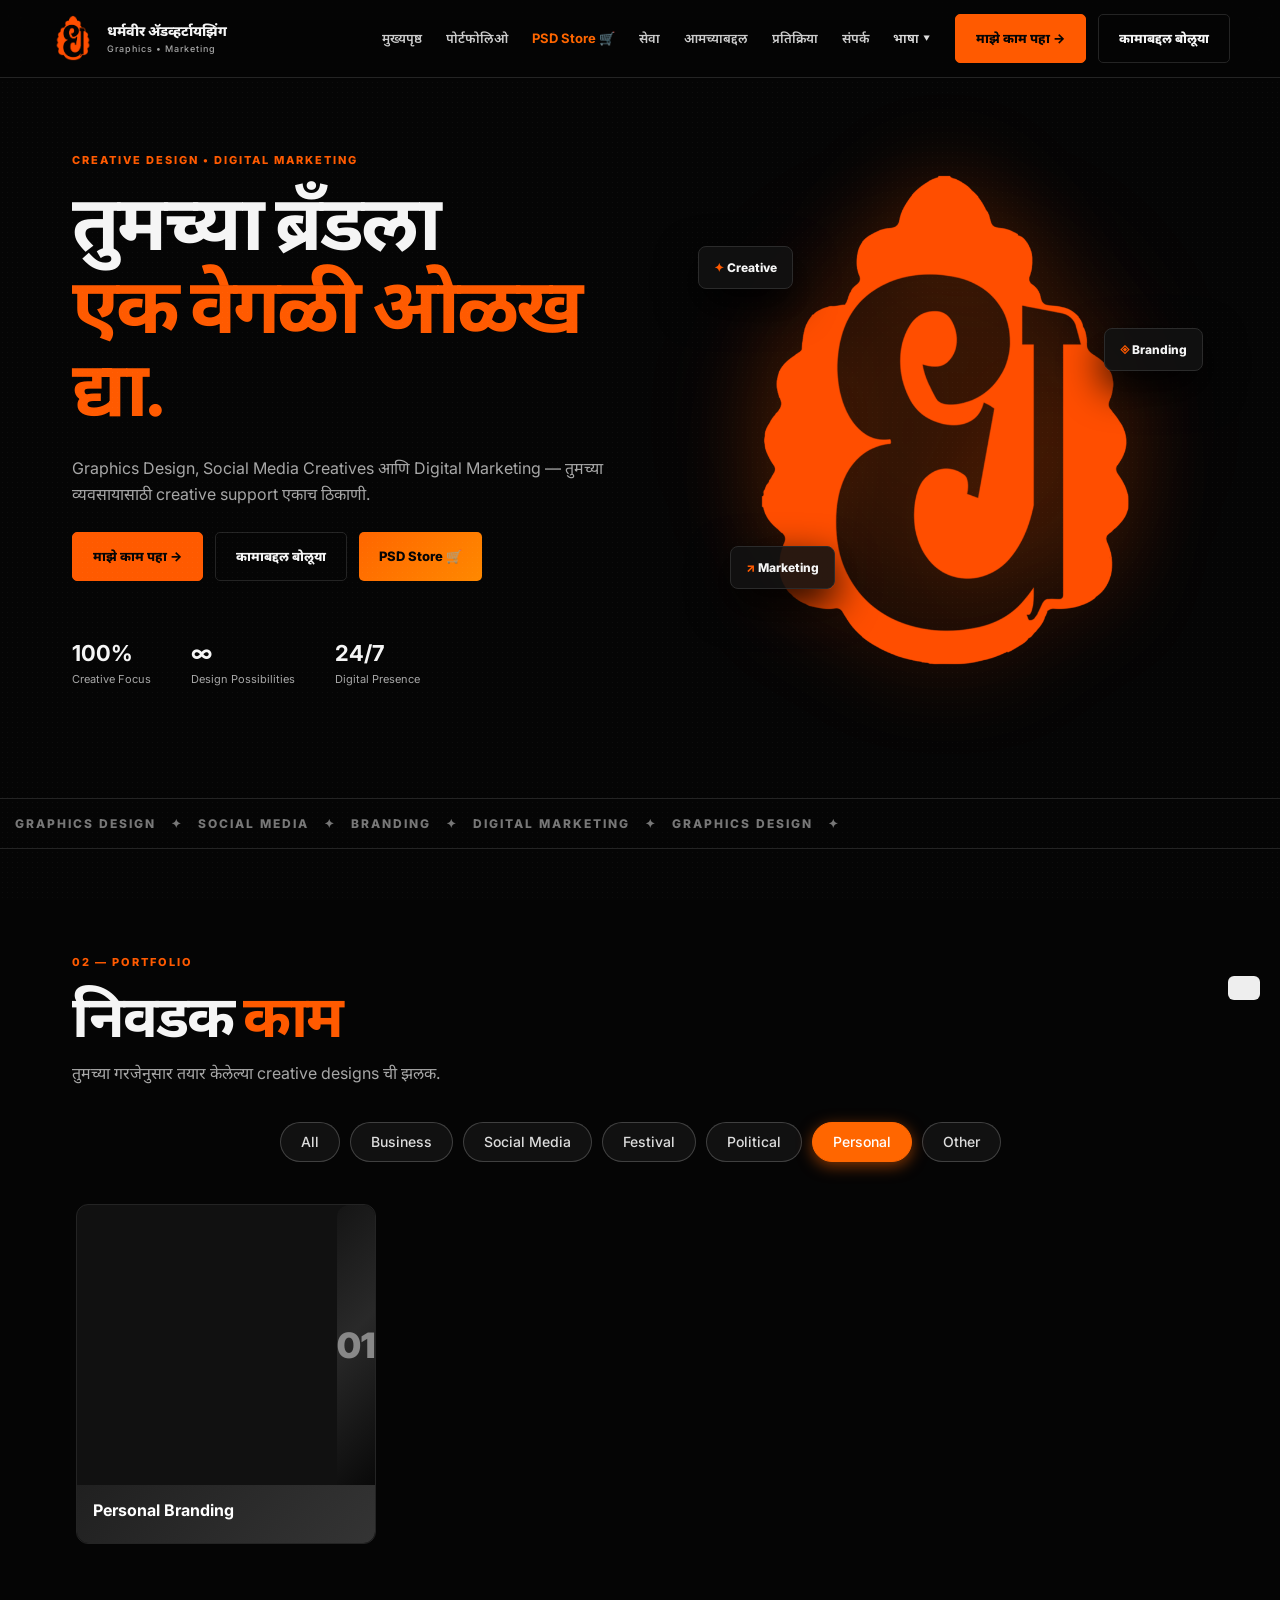
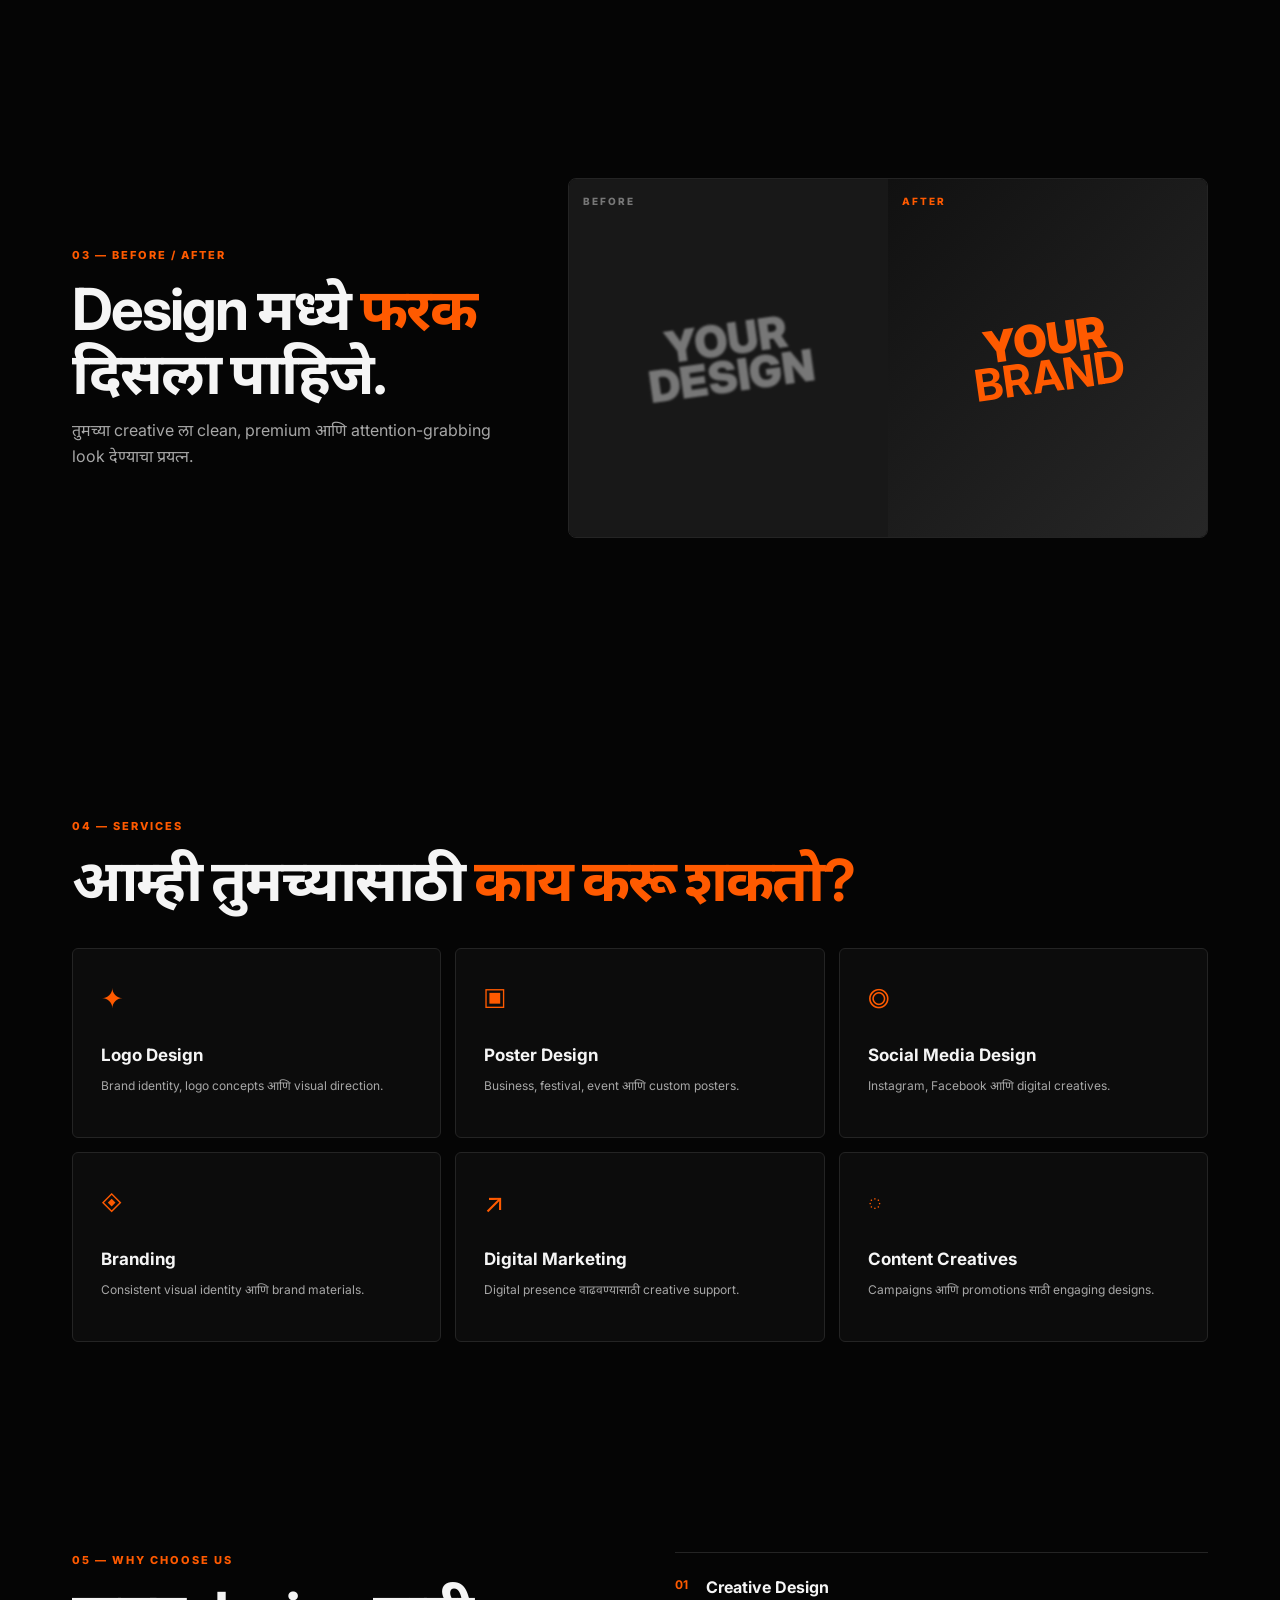
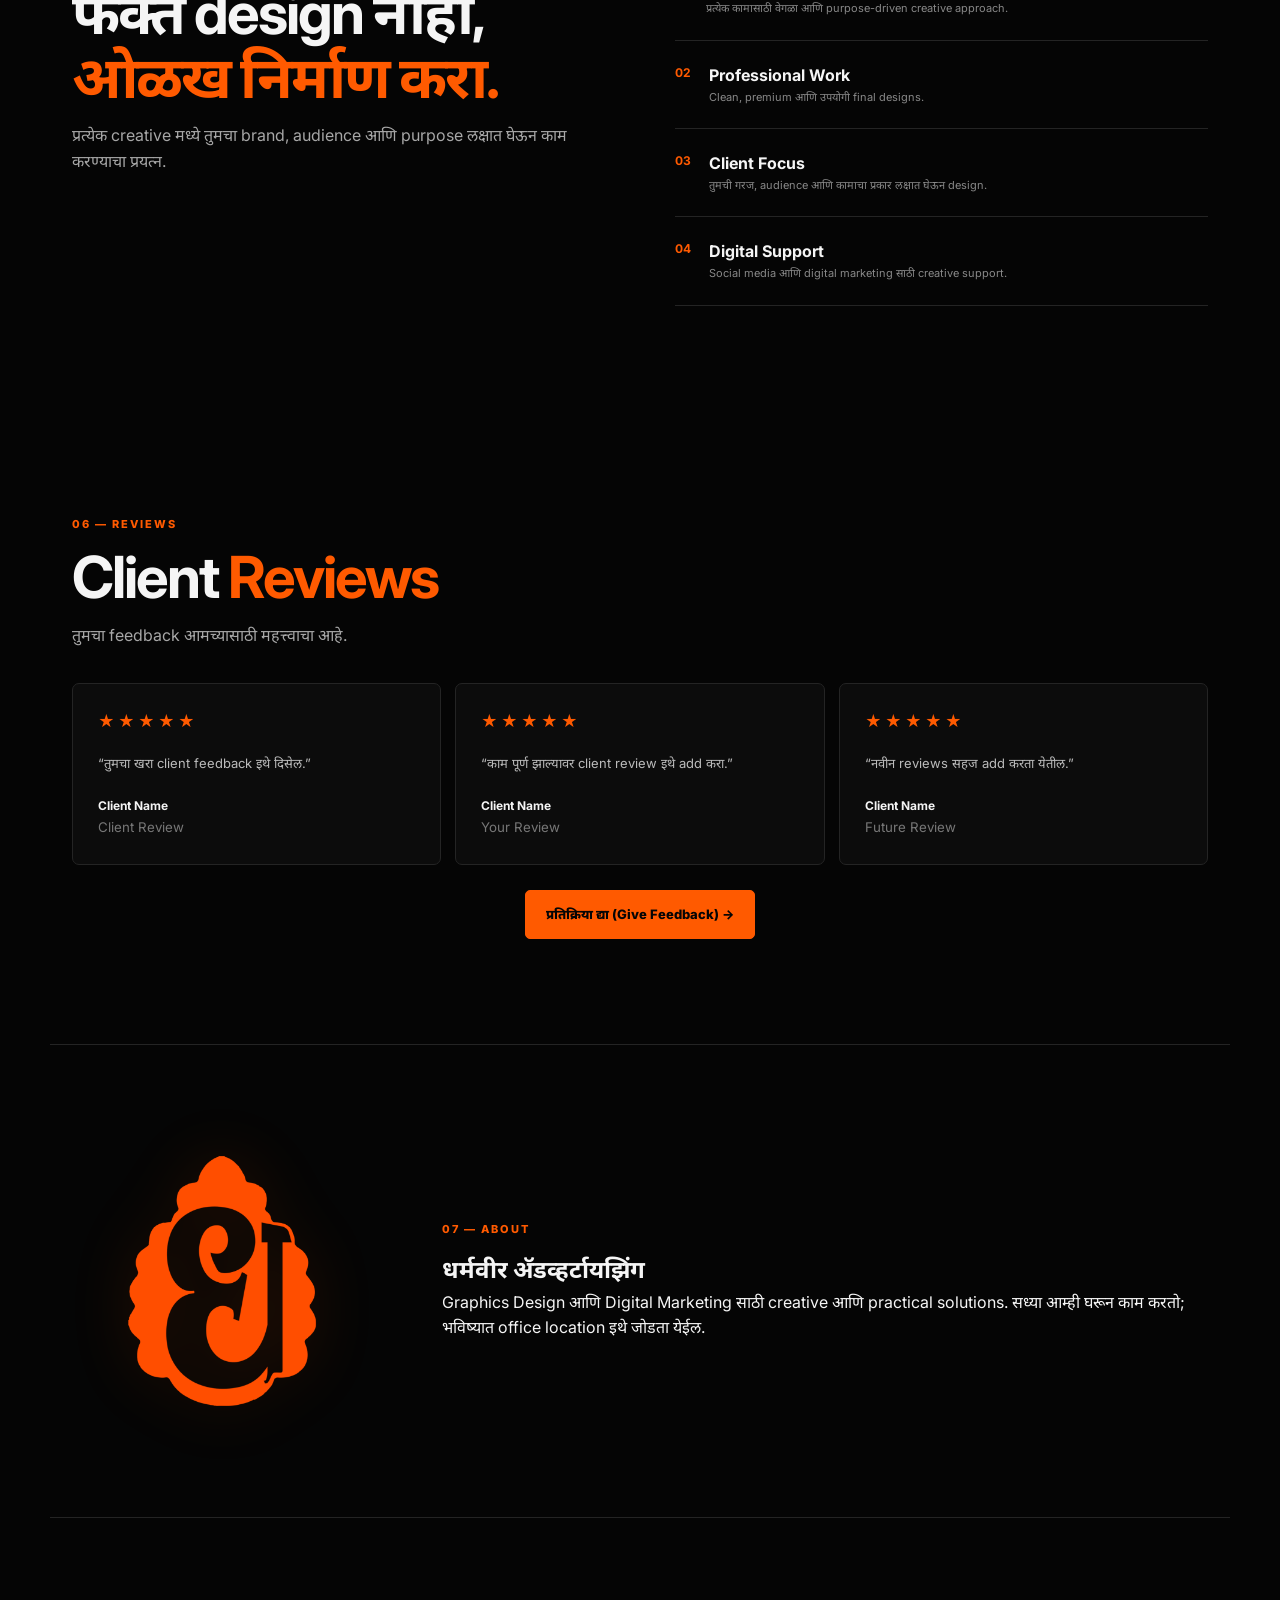
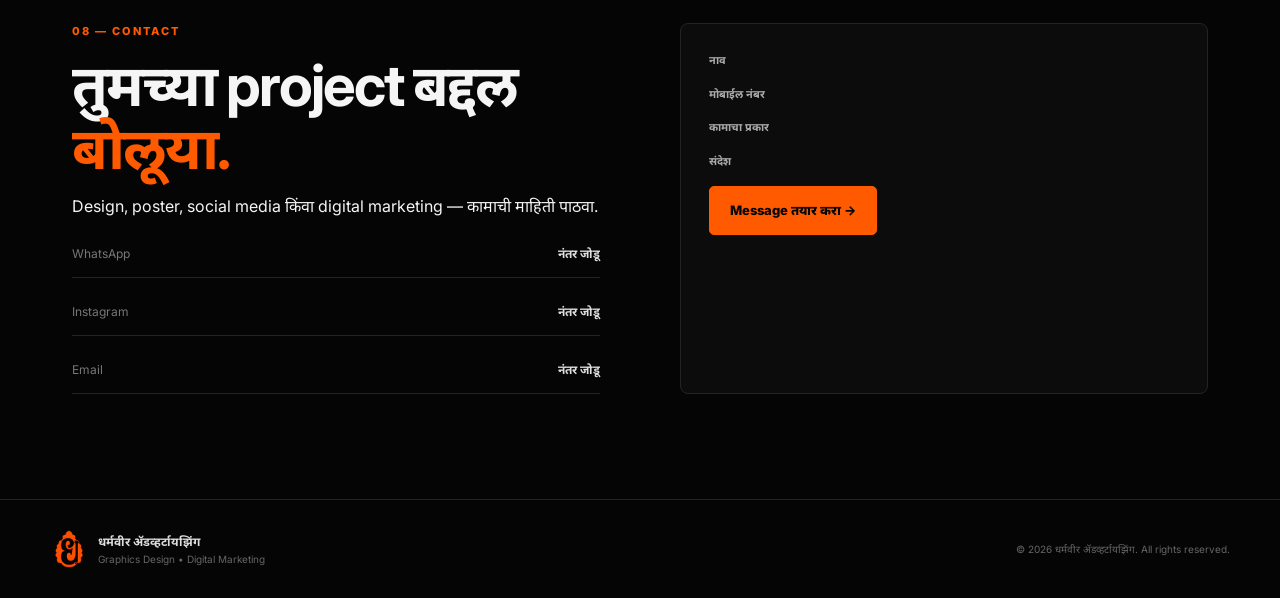
==== index.html @ ff7266e7 "Add files via upload" ====
<!DOCTYPE html>
<html lang="mr">
<head>
  <meta charset="UTF-8">
  <meta name="viewport" content="width=device-width, initial-scale=1.0">
  <meta name="description" content="धर्मवीर ॲडव्हर्टायझिंग — Graphics Design & Digital Marketing">
  <meta name="google-site-verification" content="j80mvqmL0qi1zGmxhTZQbDFgDBsSEFhuJ8f0BqY3Nx0" />
  <title>धर्मवीर ॲडव्हर्टायझिंग | Graphics Design & Digital Marketing</title>
  <link rel="preconnect" href="https://fonts.googleapis.com">
  <link rel="preconnect" href="https://fonts.gstatic.com" crossorigin>
  <link href="https://fonts.googleapis.com/css2?family=Noto+Sans+Devanagari:wght@400;500;600;700;800&family=Inter:wght@400;500;600;700;800&display=swap" rel="stylesheet">
  <link rel="stylesheet" href="style.css">
</head>
<body>
  <div id="loader" class="loader">
    <img src="assets/logo.png" alt="धर्मवीर ॲडव्हर्टायझिंग">
    <div class="loader-line"></div>
    <p>धर्मवीर ॲडव्हर्टायझिंग</p>
  </div>

  <header class="site-header">
    <a class="brand" href="#home" aria-label="Home">
      <img src="assets/logo.png" alt="धर्मवीर ॲडव्हर्टायझिंग Logo">
      <span>धर्मवीर ॲडव्हर्टायझिंग<small>Graphics • Marketing</small></span>
    </a>

    <nav id="mainNav">
      <a href="#home" data-i18n="navHome">Home</a>
      <a href="#portfolio" data-i18n="navPortfolio">Portfolio</a>
      <a href="psd-store.html" style="color: #ff6600; font-weight: 700;">PSD Store 🛒</a>
      <a href="#services" data-i18n="navServices">Services</a>
      <a href="#about" data-i18n="navAbout">About</a>
      <a href="#reviews" data-i18n="navReviews">Reviews</a>
      <a href="#contact" data-i18n="navContact">Contact</a>
      <div class="language">
        <button id="languageBtn">भाषा ▾</button>
        <div class="language-menu">
          <button data-lang="mr">मराठी</button>
          <button data-lang="en">English</button>
          <button data-lang="hi">हिन्दी</button>
        </div>
      </div>
      <div class="hero-actions">
        <a id="heroButton1" class="btn btn-primary" href="#portfolio" data-i18n="viewWork">माझं काम पाहा →</a>
        <a id="heroButton2" class="btn btn-ghost" href="#contact" data-i18n="startProject">कामाबद्दल बोला</a>
      </div>
    </nav>
    <button class="menu-toggle" id="menuToggle" aria-label="Menu">☰</button>
  </header>

  <main>
    <section id="home" class="hero section">
      <div class="hero-content">
        <p class="eyebrow" data-i18n="eyebrow">CREATIVE DESIGN • DIGITAL MARKETING</p>
        <h1 data-i18n="heroTitle">तुमच्या ब्रँडला<br><span>वेगळी ओळख</span> देऊया.</h1>
        <p class="hero-text" data-i18n="heroText">
          आकर्षक Graphics Design, Social Media Creatives आणि Digital Marketing — तुमच्या कामासाठी एकाच ठिकाणी.
        </p>
        
        <div class="hero-actions" style="display: flex; gap: 12px; flex-wrap: wrap;">
          <a class="btn btn-primary" href="#portfolio" data-i18n="viewWork">माझं काम पाहा →</a>
          <a class="btn btn-ghost" href="#contact" data-i18n="startProject">कामाबद्दल बोला</a>
          <a class="btn btn-primary" href="psd-store.html" style="background: linear-gradient(135deg, #ff6600, #ff8800); border: none;">PSD Store 🛒</a>
        </div>

        <div class="hero-stats">
          <div><strong>100%</strong><span data-i18n="stat1">Creative Focus</span></div>
          <div><strong>∞</strong><span data-i18n="stat2">Design Possibilities</span></div>
          <div><strong>24/7</strong><span data-i18n="stat3">Digital Presence</span></div>
        </div>
      </div>
      <div class="hero-art">
        <div class="glow"></div>
        <img src="assets/logo.png" alt="" class="hero-logo">
        <div class="floating-card card-one">✦ <span data-i18n="creative">Creative</span></div>
        <div class="floating-card card-two">◈ <span data-i18n="branding">Branding</span></div>
        <div class="floating-card card-three">↗ <span data-i18n="marketing">Marketing</span></div>
      </div>
    </section>

    <section class="marquee" aria-label="Services">
      <div class="marquee-track">GRAPHICS DESIGN &nbsp; ✦ &nbsp; SOCIAL MEDIA &nbsp; ✦ &nbsp; BRANDING &nbsp; ✦ &nbsp; DIGITAL MARKETING &nbsp; ✦ &nbsp; GRAPHICS DESIGN &nbsp; ✦ &nbsp;</div>
    </section>

    <section id="portfolio" class="section">
      <div class="section-heading">
        <p class="eyebrow">02 — PORTFOLIO</p>
        <h2 data-i18n="portfolioTitle">निवडक <span>काम</span></h2>
        <p data-i18n="portfolioText">तुमच्या गरजेनुसार तयार केलेल्या creative designs ची झलक.</p>
      </div>

      <div class="filters" id="filters"></div>
      <div class="portfolio-grid" id="portfolioGrid"></div>
    </section>

    <section id="before-after" class="section split-section">
      <div>
        <p class="eyebrow">03 — BEFORE / AFTER</p>
        <h2 data-i18n="beforeTitle">Design मध्ये <span>फरक</span> दिसला पाहिजे.</h2>
        <p data-i18n="beforeText">तुमच्या जुन्या creative ला अधिक clean, premium आणि attention-grabbing look देण्याचा प्रयत्न.</p>
      </div>
      <div class="comparison">
        <div class="compare before"><span>BEFORE</span><div class="sample-text">YOUR<br>DESIGN</div></div>
        <div class="compare after"><span>AFTER</span><div class="sample-text">YOUR<br><b>BRAND</b></div></div>
      </div>
      <div id="beforeAfterGrid" class="before-after-grid" aria-live="polite"></div>
    </section>

    <section id="services" class="section">
      <div class="section-heading">
        <p class="eyebrow">04 — SERVICES</p>
        <h2 data-i18n="servicesTitle">तुमच्यासाठी <span>काय करू शकतो?</span></h2>
      </div>
      <div class="services-grid" id="servicesGrid"></div>
    </section>

    <section id="why" class="section why-section">
      <div class="why-copy">
        <p class="eyebrow">05 — WHY CHOOSE US</p>
        <h2 data-i18n="whyTitle">फक्त design नाही,<br><span>ओळख तयार करूया.</span></h2>
        <p data-i18n="whyText">प्रत्येक creative मध्ये तुमचा brand, audience आणि purpose लक्षात घेऊन काम करण्याचा प्रयत्न.</p>
      </div>
      <div class="why-list" id="whyList"></div>
    </section>

    <section id="reviews" class="section">
      <div class="section-heading">
        <p class="eyebrow">06 — REVIEWS</p>
        <h2 data-i18n="reviewsTitle">Client <span>Reviews</span></h2>
        <p data-i18n="reviewsText">तुमच्या feedback ला आमच्यासाठी विशेष महत्त्व आहे.</p>
      </div>
      <div class="reviews-grid" id="reviewsGrid"></div>
      <div style="text-align: center; margin-top: 25px;">
        <button id="giveFeedbackBtn" class="btn btn-primary">प्रतिक्रिया द्या (Give Feedback) →</button>
      </div>
    </section>

    <section id="about" class="section about-section">
      <div class="about-logo"><img src="assets/logo.png" alt="Logo"></div>
      <div>
        <p class="eyebrow">07 — ABOUT</p>
        <h2 data-i18n="aboutTitle">धर्मवीर ॲडव्हर्टायझिंग</h2>
        <p data-i18n="aboutText">Graphics Design आणि Digital Marketing साठी creative आणि practical solutions देण्याचा आमचा प्रयत्न. सध्या आम्ही घरून काम करतो; भविष्यात office सुरू झाल्यावर location इथे जोडता येईल.</p>
      </div>
    </section>

    <section id="contact" class="section contact-section">
      <div class="contact-copy">
        <p class="eyebrow">08 — CONTACT</p>
        <h2 data-i18n="contactTitle">तुमच्या project बद्दल <span>बोलूया.</span></h2>
        <p data-i18n="contactText">Design, poster, social media किंवा digital marketing — कामाची माहिती पाठवा.</p>
        <div class="contact-placeholder">
          <span>WhatsApp</span><strong id="whatsappDisplay">नंतर जोडू</strong>
        </div>
        <div class="contact-placeholder">
          <span>Instagram</span><strong id="instagramDisplay">नंतर जोडू</strong>
        </div>
        <div class="contact-placeholder">
          <span>Email</span><strong id="emailDisplay">नंतर जोडू</strong>
        </div>
      </div>

      <form class="contact-form" id="contactForm">
        <label data-i18n="nameLabel">नाव<input required name="name" placeholder="तुमचे नाव"></label>
        <label data-i18n="phoneLabel">मोबाईल नंबर<input required name="phone" placeholder="मोबाईल नंबर"></label>
        <label data-i18n="workLabel">कामाचा प्रकार
          <select name="work">
            <option>Poster Design</option>
            <option>Social Media Design</option>
            <option>Logo / Branding</option>
            <option>Digital Marketing</option>
            <option>Other</option>
          </select>
        </label>
        <label data-i18n="messageLabel">संदेश<textarea name="message" rows="5" placeholder="तुमच्या कामाबद्दल थोडक्यात लिहा"></textarea></label>
        <button class="btn btn-primary" type="submit" data-i18n="sendMessage">Message तयार करा →</button>
      </form>
    </section>
  </main>

  <footer>
    <div class="footer-brand">
      <img src="assets/logo.png" alt="">
      <div><strong>धर्मवीर ॲडव्हर्टायझिंग</strong><span>Graphics Design • Digital Marketing</span></div>
    </div>
    <p id="footerText">© <span id="year"></span> धर्मवीर ॲडव्हर्टायझिंग. All rights reserved.</p>
  </footer>

  <div class="toast" id="toast"></div>
  <script src="script.js"></script>
</body>
</html>
---- style.css ----
:root{
  --bg:#050505;--panel:#0c0c0c;--panel2:#111;--text:#f5f5f5;--muted:#a7a7a7;
  --line:#242424;--accent:#ff5a00;--accent2:#ff7a2a;--max:1180px;
}
*{box-sizing:border-box;margin:0;padding:0}
html{scroll-behavior:smooth}
body{background:var(--bg);color:var(--text);font-family:Inter,"Noto Sans Devanagari",sans-serif;line-height:1.6}
body:before{content:"";position:fixed;inset:0;pointer-events:none;opacity:.035;background-image:radial-gradient(#fff .6px,transparent .6px);background-size:5px 5px}
a{color:inherit;text-decoration:none}button,input,select,textarea{font:inherit}
.loader{position:fixed;inset:0;z-index:1000;background:#050505;display:grid;place-items:center;align-content:center;gap:14px;transition:.6s}
.loader.hide{opacity:0;visibility:hidden}
.loader img{width:125px;height:125px;object-fit:contain;animation:pulse 1.3s infinite alternate}
.loader p{font-weight:800;font-size:18px}.loader-line{width:150px;height:2px;background:var(--line);overflow:hidden}.loader-line:after{content:"";display:block;height:100%;width:60%;background:var(--accent);animation:load 1.2s infinite}
@keyframes load{from{transform:translateX(-100%)}to{transform:translateX(180%)}}@keyframes pulse{to{transform:scale(1.05)}}
.site-header{position:sticky;top:0;z-index:50;display:flex;align-items:center;justify-content:space-between;gap:20px;padding:14px max(20px,calc((100% - var(--max))/2));background:rgba(5,5,5,.82);backdrop-filter:blur(16px);border-bottom:1px solid var(--line)}
.brand{display:flex;align-items:center;gap:11px}.brand img{width:46px;height:46px;object-fit:contain}.brand span{font-weight:800;font-size:14px}.brand small{display:block;color:var(--muted);font-weight:500;font-size:9px;letter-spacing:1px}
nav{display:flex;align-items:center;gap:24px;font-size:13px;font-weight:600}nav>a{color:#ccc;transition:.2s}nav>a:hover{color:var(--accent)}
.language{position:relative}.language>button{background:none;color:#ddd;border:0;cursor:pointer}.language-menu{display:none;position:absolute;right:0;top:30px;background:#111;border:1px solid var(--line);padding:6px;border-radius:10px;min-width:110px}.language:hover .language-menu{display:grid}.language-menu button{background:none;border:0;color:#ddd;padding:8px;text-align:left;cursor:pointer}.language-menu button:hover{background:#1b1b1b;color:var(--accent)}
.menu-toggle{display:none;background:none;color:white;border:0;font-size:25px}
.section{max-width:var(--max);margin:auto;padding:105px 22px}.hero{min-height:720px;display:grid;grid-template-columns:1.05fr .95fr;align-items:center;gap:30px;padding-top:70px}
.eyebrow{font-size:11px;letter-spacing:2px;color:var(--accent);font-weight:800;margin-bottom:13px}.hero h1{font-size:clamp(42px,6vw,78px);line-height:1.08;letter-spacing:-3px}.hero h1 span,h2 span{color:var(--accent)}
.hero-text{color:var(--muted);max-width:600px;margin:25px 0;font-size:16px}.hero-actions{display:flex;gap:12px;flex-wrap:wrap}.btn{display:inline-flex;justify-content:center;align-items:center;border-radius:5px;padding:13px 20px;border:1px solid var(--line);font-weight:800;font-size:13px;cursor:pointer}.btn-primary{background:var(--accent);border-color:var(--accent);color:#050505}.btn-primary:hover{background:var(--accent2)}.btn-ghost:hover{border-color:var(--accent);color:var(--accent)}
.hero-stats{display:flex;gap:40px;margin-top:55px}.hero-stats strong{display:block;font-size:22px}.hero-stats span{display:block;color:var(--muted);font-size:11px}
.hero-art{position:relative;min-height:500px;display:grid;place-items:center}.hero-logo{position:relative;width:min(440px,78%);filter:drop-shadow(0 0 45px rgba(255,90,0,.22));z-index:2}.glow{position:absolute;width:360px;height:360px;border-radius:50%;background:rgba(255,90,0,.13);filter:blur(60px)}
.floating-card{position:absolute;background:rgba(18,18,18,.9);border:1px solid #2b2b2b;padding:11px 15px;border-radius:8px;font-weight:800;font-size:12px;box-shadow:0 15px 40px #000;z-index:3}.floating-card:first-letter{color:var(--accent)}.card-one{top:16%;left:3%}.card-two{top:32%;right:1%}.card-three{bottom:17%;left:9%}
.marquee{border-block:1px solid var(--line);overflow:hidden;white-space:nowrap;color:#777;font-weight:800;letter-spacing:2px;font-size:12px;padding:15px}.marquee div{display:inline-block;animation:marquee 22s linear infinite}@keyframes marquee{to{transform:translateX(-40%)}}
.section-heading{margin-bottom:35px}.section-heading h2,.split-section h2,.why-section h2,.contact-section h2{font-size:clamp(34px,5vw,58px);line-height:1.1;letter-spacing:-2px;margin-bottom:13px}.section-heading>p:last-child,.split-section>div:first-child>p:last-child,.why-copy>p:last-child,.contact-copy>p:last-child{color:var(--muted);max-width:650px}
.filters{display:flex;gap:8px;flex-wrap:wrap;margin-bottom:25px}.filter-btn{background:#0d0d0d;border:1px solid var(--line);color:#bbb;padding:9px 14px;border-radius:20px;cursor:pointer;font-size:12px}.filter-btn.active,.filter-btn:hover{background:var(--accent);color:#000;border-color:var(--accent);font-weight:800}
.portfolio-grid {
  display: grid;
  grid-template-columns: repeat(3, 1fr);
  gap: 16px;
}
.portfolio-card {
  min-height: 310px;
  background: #111;
  border: 1px solid var(--line);
  position: relative;
  overflow: hidden;
  border-radius: 7px;
  display: flex;
  align-items: end;
}
.portfolio-card img {
  position: absolute;
  inset: 0;
  width: 100%;
  height: 100%;
  object-fit: contain;
  z-index: 1;
}
.portfolio-visual {
  position: absolute;
  inset: 0;
  background: linear-gradient(135deg, #151515, #292929 45%, #090909);
  display: grid;
  place-items: center;
  font-weight: 900;
  font-size: 35px;
  color: #555;
}
.portfolio-visual:after {
  content: "";
  position: absolute;
  width: 55%;
  height: 55%;
  border: 1px solid #444;
  transform: rotate(17deg);
}
.portfolio-info {
  position: relative;
  width: 100%;
  padding: 20px;
  background: linear-gradient(transparent, rgba(0, 0, 0, 0.95));
  z-index: 2;
}
.portfolio-info h3 {
  font-size: 18px;
}
.portfolio-info p {
  color: #aaa;
  font-size: 11px;
}
.tag {
  display: inline-block;
  color: var(--accent);
  font-size: 9px;
  letter-spacing: 1px;
  font-weight: 800;
  margin-bottom: 6px;
}
.edit-note{color:#777;font-size:11px;margin-top:18px}
.split-section{display:grid;grid-template-columns:.8fr 1.2fr;gap:70px;align-items:center}.comparison{height:360px;display:grid;grid-template-columns:1fr 1fr;border:1px solid var(--line);overflow:hidden;border-radius:8px}.compare{position:relative;display:grid;place-items:center;overflow:hidden}.compare span{position:absolute;top:14px;left:14px;font-size:10px;letter-spacing:2px;font-weight:800;z-index:2}.before{background:#181818;color:#777}.after{background:linear-gradient(135deg,#111,#272727);color:var(--accent)}.sample-text{font-size:44px;line-height:.85;font-weight:900;transform:rotate(-8deg);text-align:center}.before .sample-text{filter:blur(1px)}
.services-grid{display:grid;grid-template-columns:repeat(3,1fr);gap:14px}.service{padding:28px;background:var(--panel);border:1px solid var(--line);min-height:190px;border-radius:6px;transition:.25s}.service:hover{transform:translateY(-5px);border-color:#555}.service .icon{font-size:27px;color:var(--accent);margin-bottom:22px}.service h3{font-size:17px;margin-bottom:7px}.service p{font-size:12px;color:var(--muted)}
.why-section{display:grid;grid-template-columns:1fr 1fr;gap:70px;align-items:start}.why-list{border-top:1px solid var(--line)}.why-item{display:flex;gap:18px;padding:22px 0;border-bottom:1px solid var(--line)}.why-item b{color:var(--accent);font-size:12px}.why-item h3{font-size:16px}.why-item p{color:#888;font-size:11px}
.reviews-grid{display:grid;grid-template-columns:repeat(3,1fr);gap:14px}.review{padding:25px;background:var(--panel);border:1px solid var(--line);border-radius:7px}.stars{color:var(--accent);letter-spacing:3px}.review p{margin:18px 0;color:#bbb;font-size:13px}.review strong{font-size:12px}.review small{display:block;color:#777}
.about-section{display:grid;grid-template-columns:300px 1fr;align-items:center;gap:70px;border-top:1px solid var(--line);border-bottom:1px solid var(--line)}.about-logo{display:grid;place-items:center}.about-logo img{width:210px;filter:drop-shadow(0 0 30px rgba(255,90,0,.12))}
.contact-section{display:grid;grid-template-columns:1fr 1fr;gap:80px}.contact-placeholder{display:flex;justify-content:space-between;padding:14px 0;border-bottom:1px solid var(--line);margin-top:10px;font-size:12px}.contact-placeholder span{color:#777}.contact-placeholder strong{color:#ddd}
.contact-form{background:var(--panel);padding:28px;border:1px solid var(--line);border-radius:8px}.contact-form label{display:block;font-size:11px;font-weight:700;color:#aaa;margin-bottom:16px}.contact-form input,.contact-form select,.contact-form textarea{display:block;width:100%;margin-top:7px;background:#070707;border:1px solid #2b2b2b;color:#eee;border-radius:4px;padding:12px;outline:none}.contact-form input:focus,.contact-form select:focus,.contact-form textarea:focus{border-color:var(--accent)}.contact-form small{display:block;color:#666;font-size:9px;margin-top:12px}
footer{border-top:1px solid var(--line);padding:30px max(22px,calc((100% - var(--max))/2));display:flex;justify-content:space-between;gap:20px;align-items:center;color:#666;font-size:10px}.footer-brand{display:flex;gap:10px;align-items:center}.footer-brand img{width:38px;height:38px;object-fit:contain}.footer-brand strong{display:block;color:#ddd;font-size:12px}.footer-brand span{display:block}
.toast{position:fixed;right:20px;bottom:20px;background:#eee;color:#050505;padding:12px 16px;border-radius:6px;font-size:12px;font-weight:700;transform:translateY(120px);transition:.3s;z-index:200}.toast.show{transform:translateY(0)}
@media(max-width:850px){
  .site-header{padding:12px 16px}nav{display:none;position:absolute;top:73px;left:12px;right:12px;background:#0b0b0b;border:1px solid var(--line);padding:18px;flex-direction:column;align-items:stretch;gap:0;border-radius:8px}nav.open{display:flex}nav>a{padding:11px;border-bottom:1px solid #181818}.language-menu{position:static;margin-top:6px}.menu-toggle{display:block}
  .hero{grid-template-columns:1fr;min-height:auto;padding-top:80px}.hero-art{min-height:360px;order:-1}.hero-logo{width:260px}.floating-card{font-size:10px}.card-one{top:8%;left:5%}.card-two{top:25%;right:0}.card-three{bottom:10%;left:2%}
  .hero h1{letter-spacing:-2px}.hero-stats{gap:22px}.section{padding:75px 18px}.portfolio-grid,.services-grid,.reviews-grid{grid-template-columns:1fr 1fr}.split-section,.why-section,.contact-section{grid-template-columns:1fr;gap:35px}.about-section{grid-template-columns:1fr;gap:30px;text-align:center}.about-logo img{width:160px}
}
@media(max-width:560px){.portfolio-grid,.services-grid,.reviews-grid{grid-template-columns:1fr}.hero-stats{display:grid;grid-template-columns:repeat(3,1fr);gap:8px}.hero-stats strong{font-size:18px}.hero-stats span{font-size:9px}.comparison{height:260px}.sample-text{font-size:30px}footer{flex-direction:column;align-items:flex-start}.brand span{font-size:12px}}
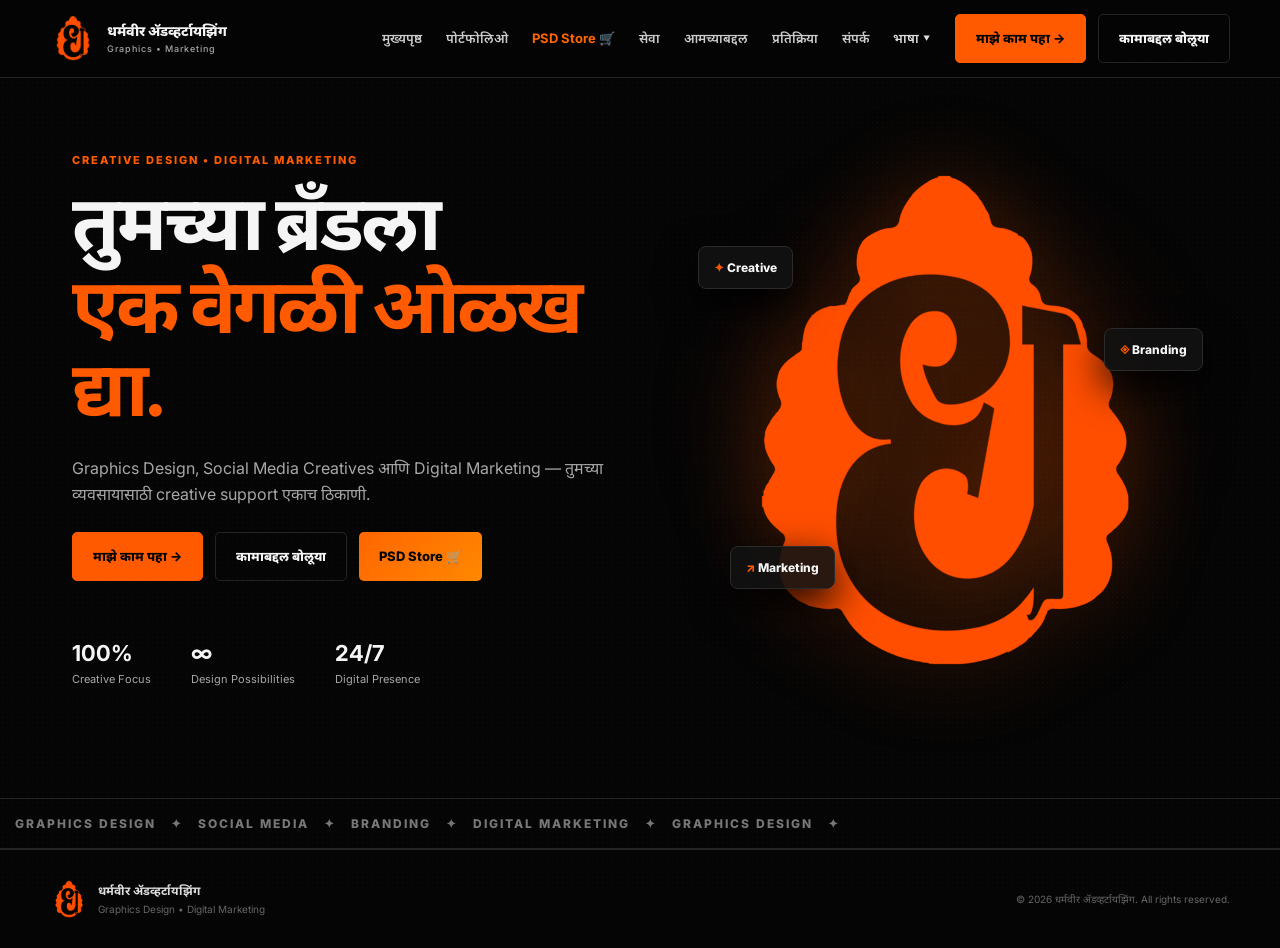
==== commit a66ad629: "Add files via upload" ====
--- a/index.html
+++ b/index.html
@@ -10,8 +10,9 @@
   <link rel="preconnect" href="https://fonts.gstatic.com" crossorigin>
   <link href="https://fonts.googleapis.com/css2?family=Noto+Sans+Devanagari:wght@400;500;600;700;800&family=Inter:wght@400;500;600;700;800&display=swap" rel="stylesheet">
   <link rel="stylesheet" href="style.css">
+  <link rel="stylesheet" href="multipage.css">
 </head>
-<body>
+<body class="page-home">
   <div id="loader" class="loader">
     <img src="assets/logo.png" alt="धर्मवीर ॲडव्हर्टायझिंग">
     <div class="loader-line"></div>
@@ -19,19 +20,19 @@
   </div>
 
   <header class="site-header">
-    <a class="brand" href="#home" aria-label="Home">
+    <a class="brand" href="index.html" aria-label="Home">
       <img src="assets/logo.png" alt="धर्मवीर ॲडव्हर्टायझिंग Logo">
       <span>धर्मवीर ॲडव्हर्टायझिंग<small>Graphics • Marketing</small></span>
     </a>
 
     <nav id="mainNav">
-      <a href="#home" data-i18n="navHome">Home</a>
-      <a href="#portfolio" data-i18n="navPortfolio">Portfolio</a>
+      <a href="index.html" data-i18n="navHome">Home</a>
+      <a href="portfolio.html" data-i18n="navPortfolio">Portfolio</a>
       <a href="psd-store.html" style="color: #ff6600; font-weight: 700;">PSD Store 🛒</a>
-      <a href="#services" data-i18n="navServices">Services</a>
-      <a href="#about" data-i18n="navAbout">About</a>
-      <a href="#reviews" data-i18n="navReviews">Reviews</a>
-      <a href="#contact" data-i18n="navContact">Contact</a>
+      <a href="services.html" data-i18n="navServices">Services</a>
+      <a href="about.html" data-i18n="navAbout">About</a>
+      <a href="reviews.html" data-i18n="navReviews">Reviews</a>
+      <a href="contact.html" data-i18n="navContact">Contact</a>
       <div class="language">
         <button id="languageBtn">भाषा ▾</button>
         <div class="language-menu">
@@ -41,8 +42,8 @@
         </div>
       </div>
       <div class="hero-actions">
-        <a id="heroButton1" class="btn btn-primary" href="#portfolio" data-i18n="viewWork">माझं काम पाहा →</a>
-        <a id="heroButton2" class="btn btn-ghost" href="#contact" data-i18n="startProject">कामाबद्दल बोला</a>
+        <a id="heroButton1" class="btn btn-primary" href="portfolio.html#portfolio" data-i18n="viewWork">माझं काम पाहा →</a>
+        <a id="heroButton2" class="btn btn-ghost" href="contact.html#contact" data-i18n="startProject">कामाबद्दल बोला</a>
       </div>
     </nav>
     <button class="menu-toggle" id="menuToggle" aria-label="Menu">☰</button>
@@ -58,8 +59,8 @@
         </p>
         
         <div class="hero-actions" style="display: flex; gap: 12px; flex-wrap: wrap;">
-          <a class="btn btn-primary" href="#portfolio" data-i18n="viewWork">माझं काम पाहा →</a>
-          <a class="btn btn-ghost" href="#contact" data-i18n="startProject">कामाबद्दल बोला</a>
+          <a class="btn btn-primary" href="portfolio.html#portfolio" data-i18n="viewWork">माझं काम पाहा →</a>
+          <a class="btn btn-ghost" href="contact.html#contact" data-i18n="startProject">कामाबद्दल बोला</a>
           <a class="btn btn-primary" href="psd-store.html" style="background: linear-gradient(135deg, #ff6600, #ff8800); border: none;">PSD Store 🛒</a>
         </div>
 
--- a/multipage.css
+++ b/multipage.css
@@ -0,0 +1,87 @@
+
+/* Multi-page layout adaptation: existing content, colors, logo and controls are preserved. */
+body.page-home main > #portfolio,
+body.page-home main > #before-after,
+body.page-home main > #services,
+body.page-home main > #why,
+body.page-home main > #reviews,
+body.page-home main > #about,
+body.page-home main > #contact { display:none !important; }
+
+body.page-portfolio main > #home,
+body.page-portfolio main > .marquee,
+body.page-portfolio main > #services,
+body.page-portfolio main > #why,
+body.page-portfolio main > #reviews,
+body.page-portfolio main > #about,
+body.page-portfolio main > #contact { display:none !important; }
+
+body.page-services main > #home,
+body.page-services main > .marquee,
+body.page-services main > #portfolio,
+body.page-services main > #before-after,
+body.page-services main > #reviews,
+body.page-services main > #about,
+body.page-services main > #contact { display:none !important; }
+
+body.page-about main > #home,
+body.page-about main > .marquee,
+body.page-about main > #portfolio,
+body.page-about main > #before-after,
+body.page-about main > #services,
+body.page-about main > #why,
+body.page-about main > #reviews,
+body.page-about main > #contact { display:none !important; }
+
+body.page-reviews main > #home,
+body.page-reviews main > .marquee,
+body.page-reviews main > #portfolio,
+body.page-reviews main > #before-after,
+body.page-reviews main > #services,
+body.page-reviews main > #why,
+body.page-reviews main > #about,
+body.page-reviews main > #contact { display:none !important; }
+
+body.page-contact main > #home,
+body.page-contact main > .marquee,
+body.page-contact main > #portfolio,
+body.page-contact main > #before-after,
+body.page-contact main > #services,
+body.page-contact main > #why,
+body.page-contact main > #reviews,
+body.page-contact main > #about { display:none !important; }
+
+/* Instagram portrait format: 4:5. Images remain uncropped so artwork and text are not lost. */
+#portfolioGrid {
+  display:grid !important;
+  grid-template-columns:repeat(3,minmax(0,1fr)) !important;
+  gap:18px !important;
+  overflow:visible !important;
+  padding:12px 0 24px !important;
+}
+#portfolioGrid > .portfolio-card {
+  display:flex !important;
+  width:100% !important;
+  min-width:0 !important;
+  max-width:none !important;
+  min-height:0 !important;
+  aspect-ratio:4 / 5 !important;
+  height:auto !important;
+  flex:none !important;
+  transform:none !important;
+  border-radius:8px !important;
+}
+#portfolioGrid > .portfolio-card img {
+  width:100% !important;
+  height:100% !important;
+  object-fit:contain !important;
+  object-position:center !important;
+}
+#portfolioGrid > .portfolio-card .portfolio-info { padding:12px !important; }
+@media(max-width:850px) {
+  #portfolioGrid { grid-template-columns:repeat(2,minmax(0,1fr)) !important; gap:12px !important; }
+}
+@media(max-width:420px) {
+  #portfolioGrid { grid-template-columns:repeat(2,minmax(0,1fr)) !important; gap:8px !important; }
+  #portfolioGrid > .portfolio-card .portfolio-info { padding:7px !important; }
+}
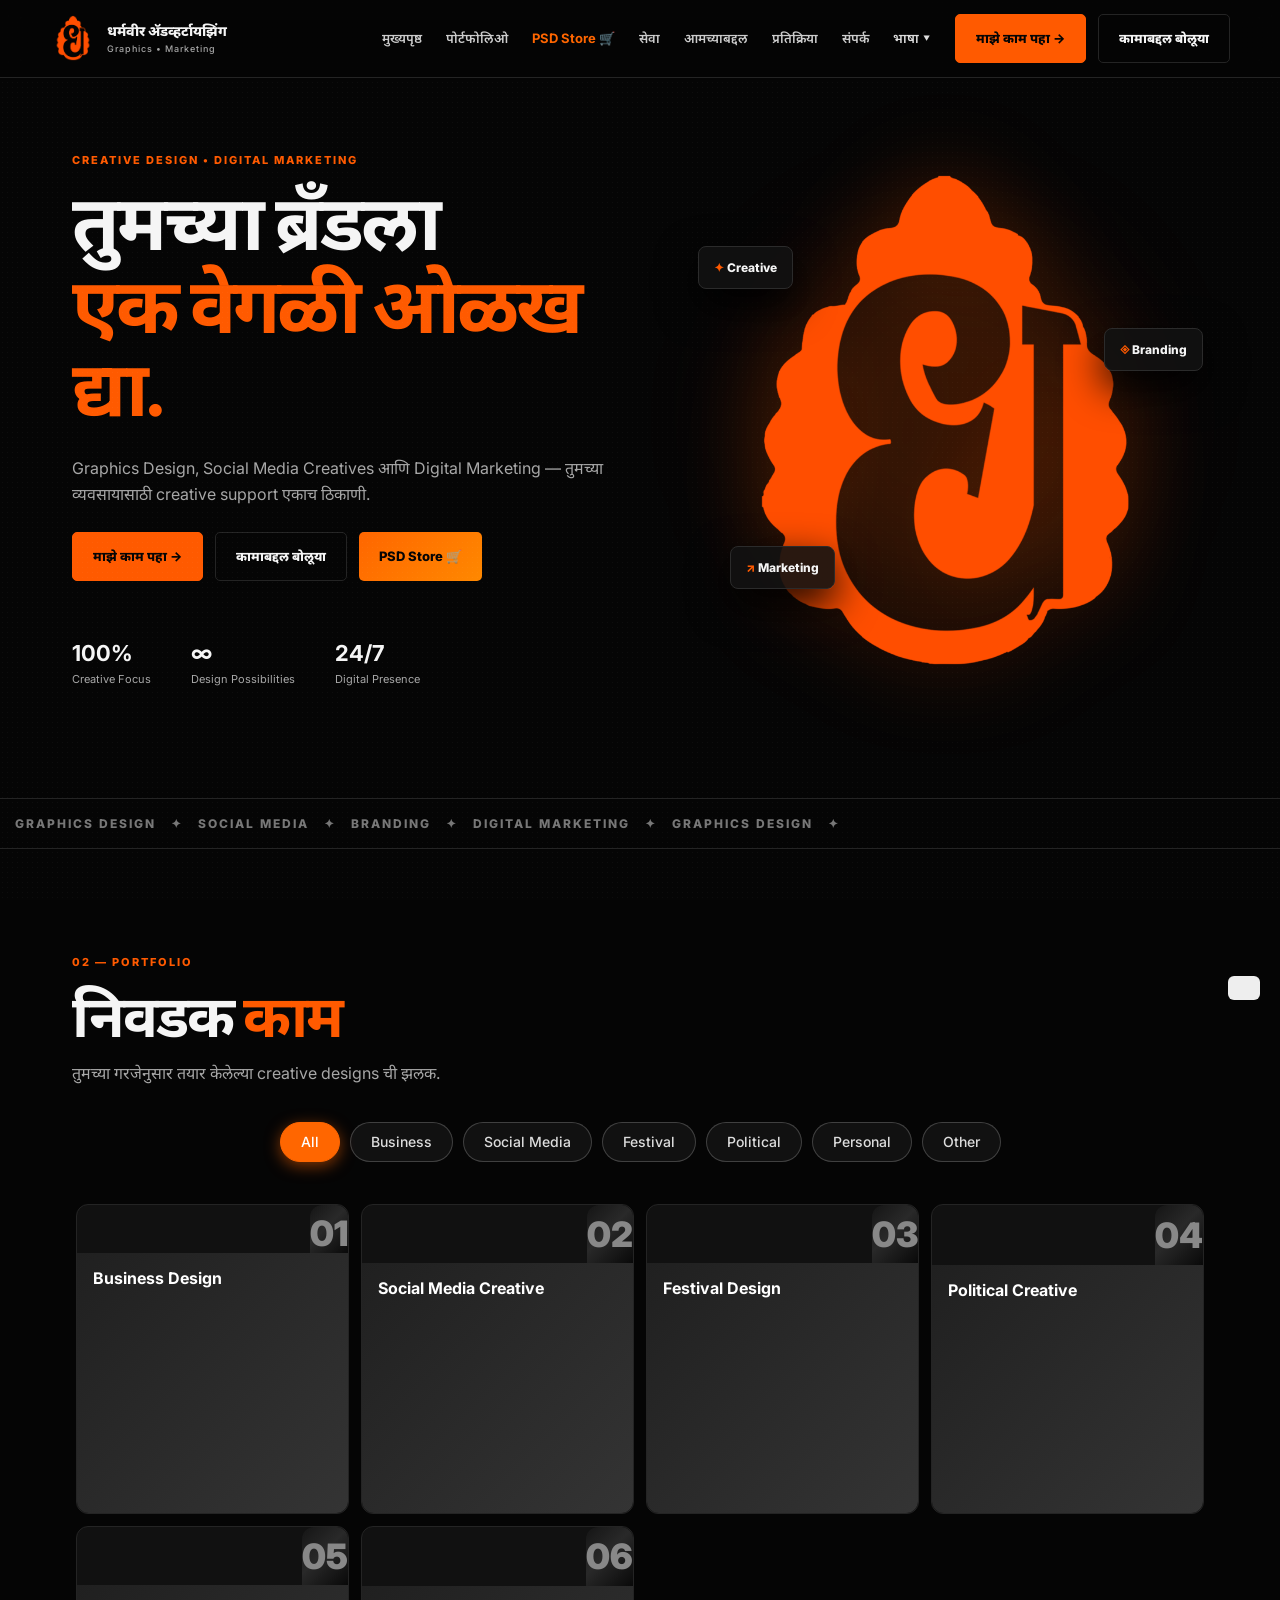
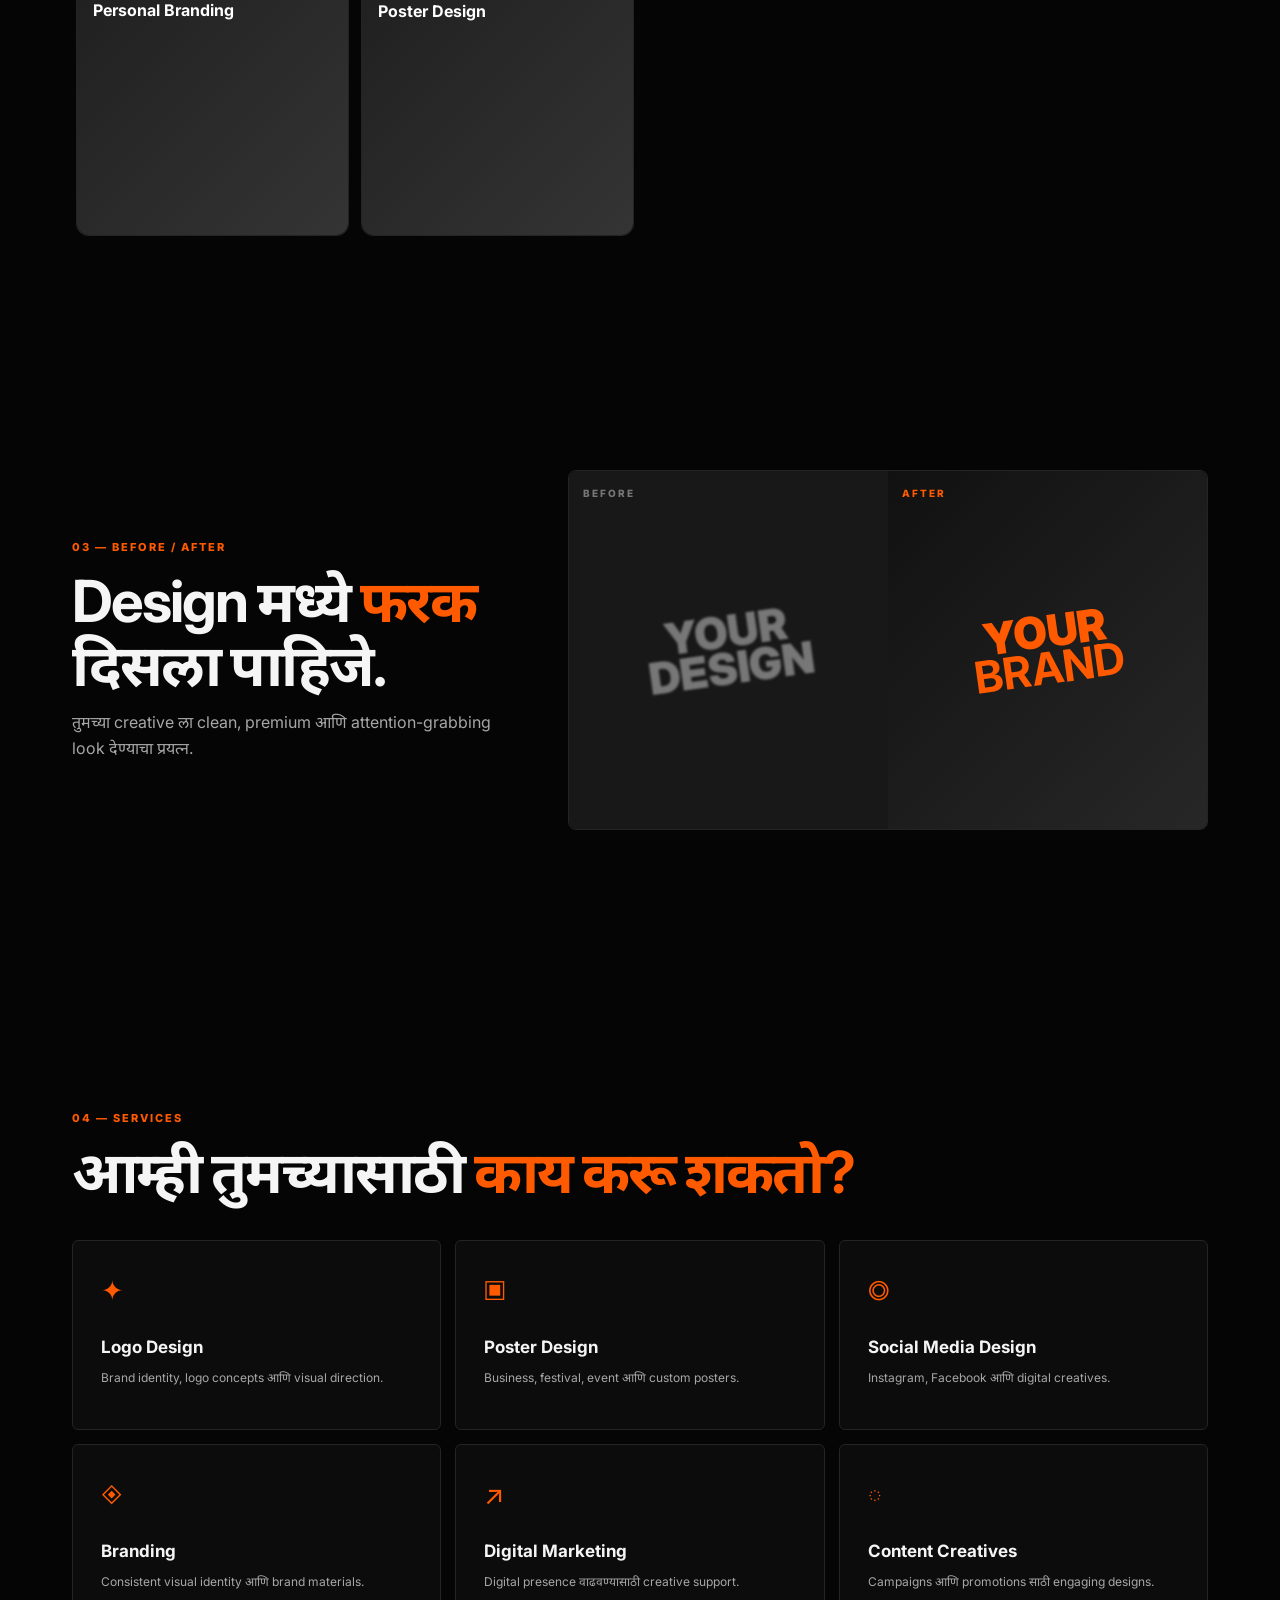
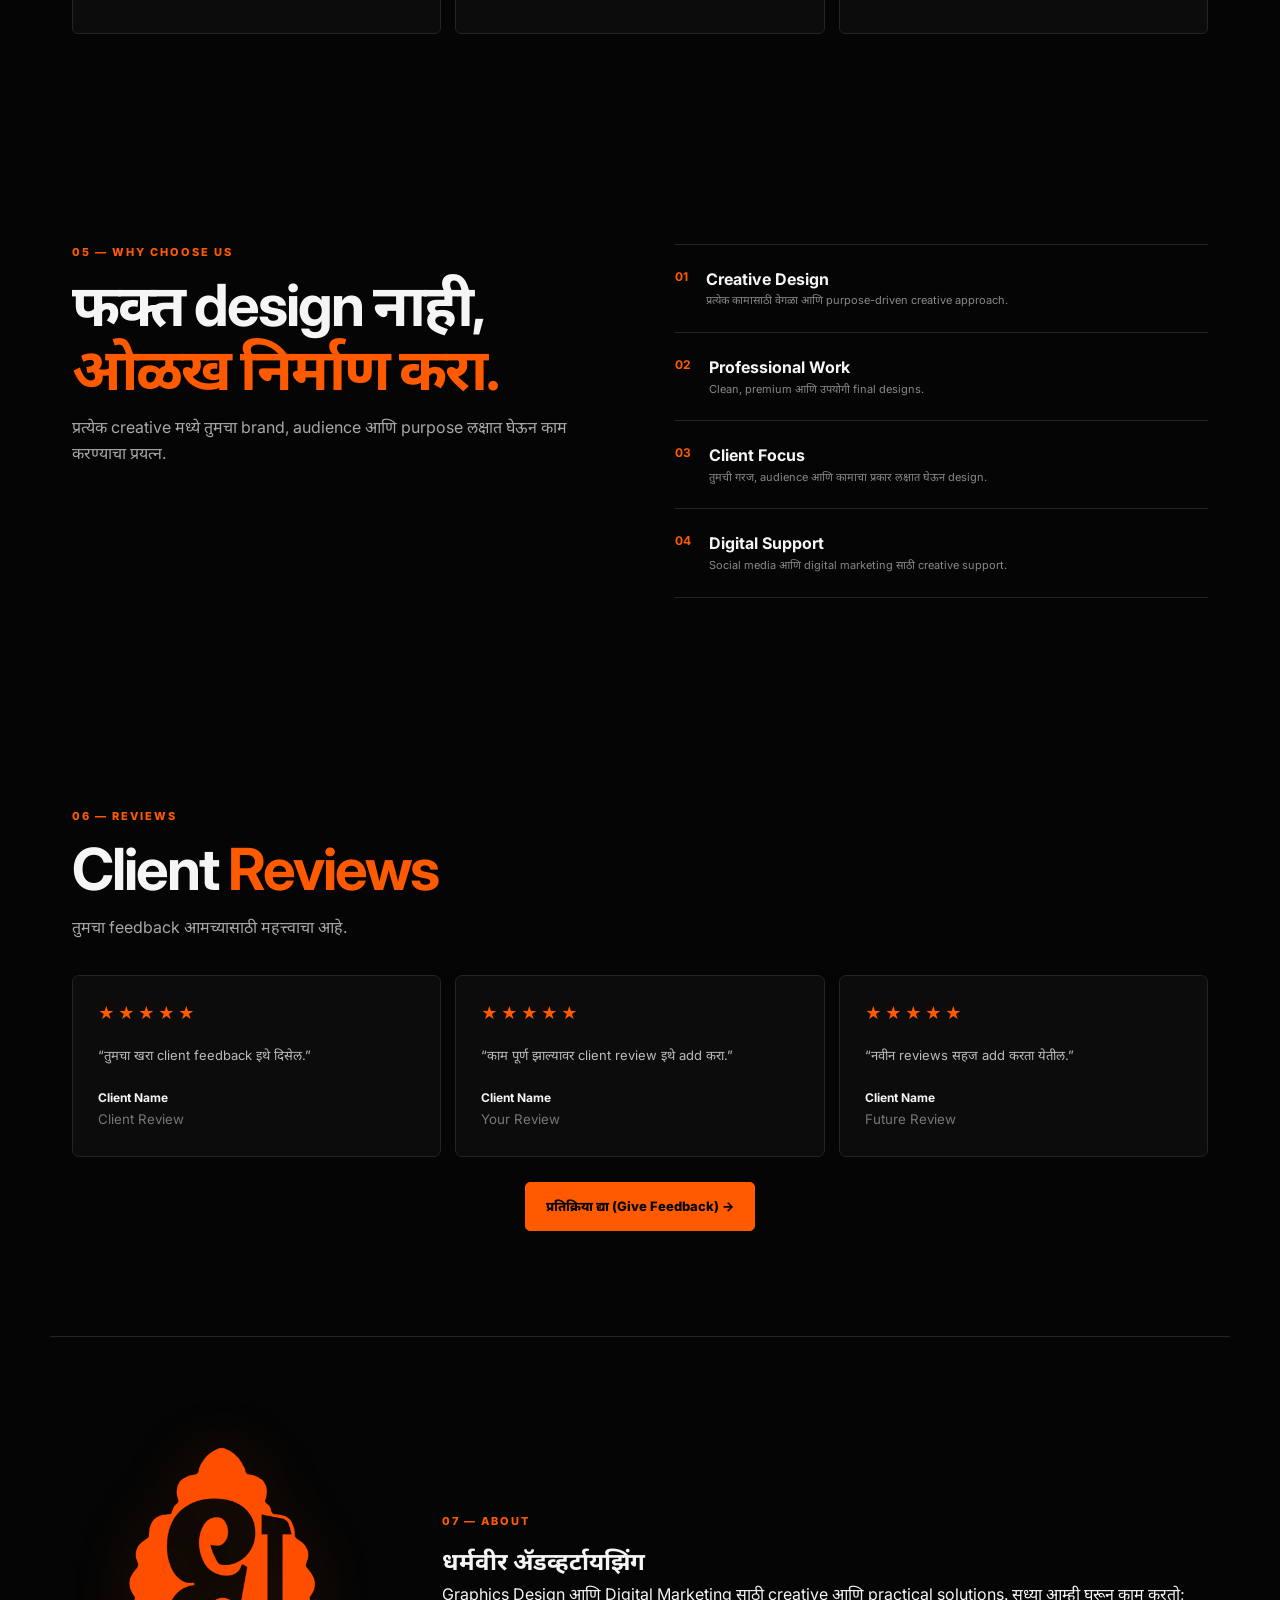
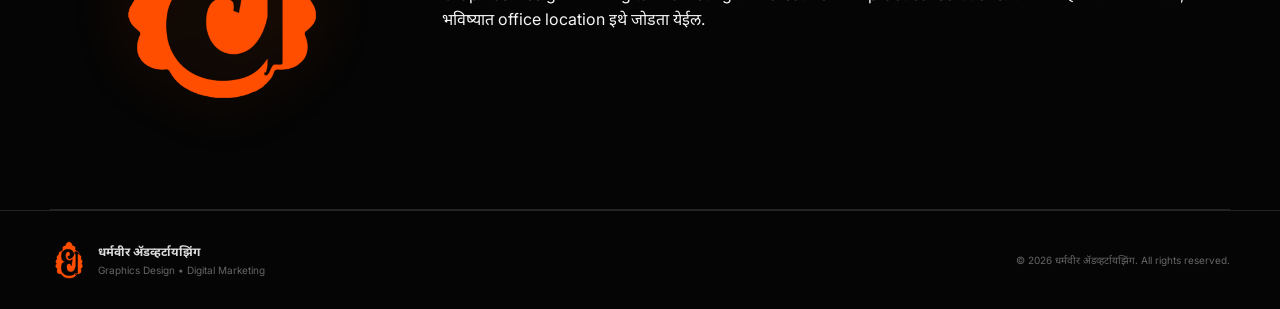
==== commit 6fbf6523: "Add files via upload" ====
--- a/index.html
+++ b/index.html
@@ -10,9 +10,8 @@
   <link rel="preconnect" href="https://fonts.gstatic.com" crossorigin>
   <link href="https://fonts.googleapis.com/css2?family=Noto+Sans+Devanagari:wght@400;500;600;700;800&family=Inter:wght@400;500;600;700;800&display=swap" rel="stylesheet">
   <link rel="stylesheet" href="style.css">
-  <link rel="stylesheet" href="multipage.css">
 </head>
-<body class="page-home">
+<body>
   <div id="loader" class="loader">
     <img src="assets/logo.png" alt="धर्मवीर ॲडव्हर्टायझिंग">
     <div class="loader-line"></div>
@@ -20,18 +19,18 @@
   </div>
 
   <header class="site-header">
-    <a class="brand" href="index.html" aria-label="Home">
+    <a class="brand" href="#home" aria-label="Home">
       <img src="assets/logo.png" alt="धर्मवीर ॲडव्हर्टायझिंग Logo">
       <span>धर्मवीर ॲडव्हर्टायझिंग<small>Graphics • Marketing</small></span>
     </a>
 
     <nav id="mainNav">
-      <a href="index.html" data-i18n="navHome">Home</a>
-      <a href="portfolio.html" data-i18n="navPortfolio">Portfolio</a>
+      <a href="#home" data-i18n="navHome">Home</a>
+      <a href="#portfolio" data-i18n="navPortfolio">Portfolio</a>
       <a href="psd-store.html" style="color: #ff6600; font-weight: 700;">PSD Store 🛒</a>
-      <a href="services.html" data-i18n="navServices">Services</a>
-      <a href="about.html" data-i18n="navAbout">About</a>
-      <a href="reviews.html" data-i18n="navReviews">Reviews</a>
+      <a href="#services" data-i18n="navServices">Services</a>
+      <a href="#about" data-i18n="navAbout">About</a>
+      <a href="#reviews" data-i18n="navReviews">Reviews</a>
       <a href="contact.html" data-i18n="navContact">Contact</a>
       <div class="language">
         <button id="languageBtn">भाषा ▾</button>
@@ -42,8 +41,8 @@
         </div>
       </div>
       <div class="hero-actions">
-        <a id="heroButton1" class="btn btn-primary" href="portfolio.html#portfolio" data-i18n="viewWork">माझं काम पाहा →</a>
-        <a id="heroButton2" class="btn btn-ghost" href="contact.html#contact" data-i18n="startProject">कामाबद्दल बोला</a>
+        <a id="heroButton1" class="btn btn-primary" href="#portfolio" data-i18n="viewWork">माझं काम पाहा →</a>
+        <a id="heroButton2" class="btn btn-ghost" href="contact.html" data-i18n="startProject">कामाबद्दल बोला</a>
       </div>
     </nav>
     <button class="menu-toggle" id="menuToggle" aria-label="Menu">☰</button>
@@ -59,8 +58,8 @@
         </p>
         
         <div class="hero-actions" style="display: flex; gap: 12px; flex-wrap: wrap;">
-          <a class="btn btn-primary" href="portfolio.html#portfolio" data-i18n="viewWork">माझं काम पाहा →</a>
-          <a class="btn btn-ghost" href="contact.html#contact" data-i18n="startProject">कामाबद्दल बोला</a>
+          <a class="btn btn-primary" href="#portfolio" data-i18n="viewWork">माझं काम पाहा →</a>
+          <a class="btn btn-ghost" href="contact.html" data-i18n="startProject">कामाबद्दल बोला</a>
           <a class="btn btn-primary" href="psd-store.html" style="background: linear-gradient(135deg, #ff6600, #ff8800); border: none;">PSD Store 🛒</a>
         </div>
 
@@ -145,38 +144,7 @@
       </div>
     </section>
 
-    <section id="contact" class="section contact-section">
-      <div class="contact-copy">
-        <p class="eyebrow">08 — CONTACT</p>
-        <h2 data-i18n="contactTitle">तुमच्या project बद्दल <span>बोलूया.</span></h2>
-        <p data-i18n="contactText">Design, poster, social media किंवा digital marketing — कामाची माहिती पाठवा.</p>
-        <div class="contact-placeholder">
-          <span>WhatsApp</span><strong id="whatsappDisplay">नंतर जोडू</strong>
-        </div>
-        <div class="contact-placeholder">
-          <span>Instagram</span><strong id="instagramDisplay">नंतर जोडू</strong>
-        </div>
-        <div class="contact-placeholder">
-          <span>Email</span><strong id="emailDisplay">नंतर जोडू</strong>
-        </div>
-      </div>
 
-      <form class="contact-form" id="contactForm">
-        <label data-i18n="nameLabel">नाव<input required name="name" placeholder="तुमचे नाव"></label>
-        <label data-i18n="phoneLabel">मोबाईल नंबर<input required name="phone" placeholder="मोबाईल नंबर"></label>
-        <label data-i18n="workLabel">कामाचा प्रकार
-          <select name="work">
-            <option>Poster Design</option>
-            <option>Social Media Design</option>
-            <option>Logo / Branding</option>
-            <option>Digital Marketing</option>
-            <option>Other</option>
-          </select>
-        </label>
-        <label data-i18n="messageLabel">संदेश<textarea name="message" rows="5" placeholder="तुमच्या कामाबद्दल थोडक्यात लिहा"></textarea></label>
-        <button class="btn btn-primary" type="submit" data-i18n="sendMessage">Message तयार करा →</button>
-      </form>
-    </section>
   </main>
 
   <footer>
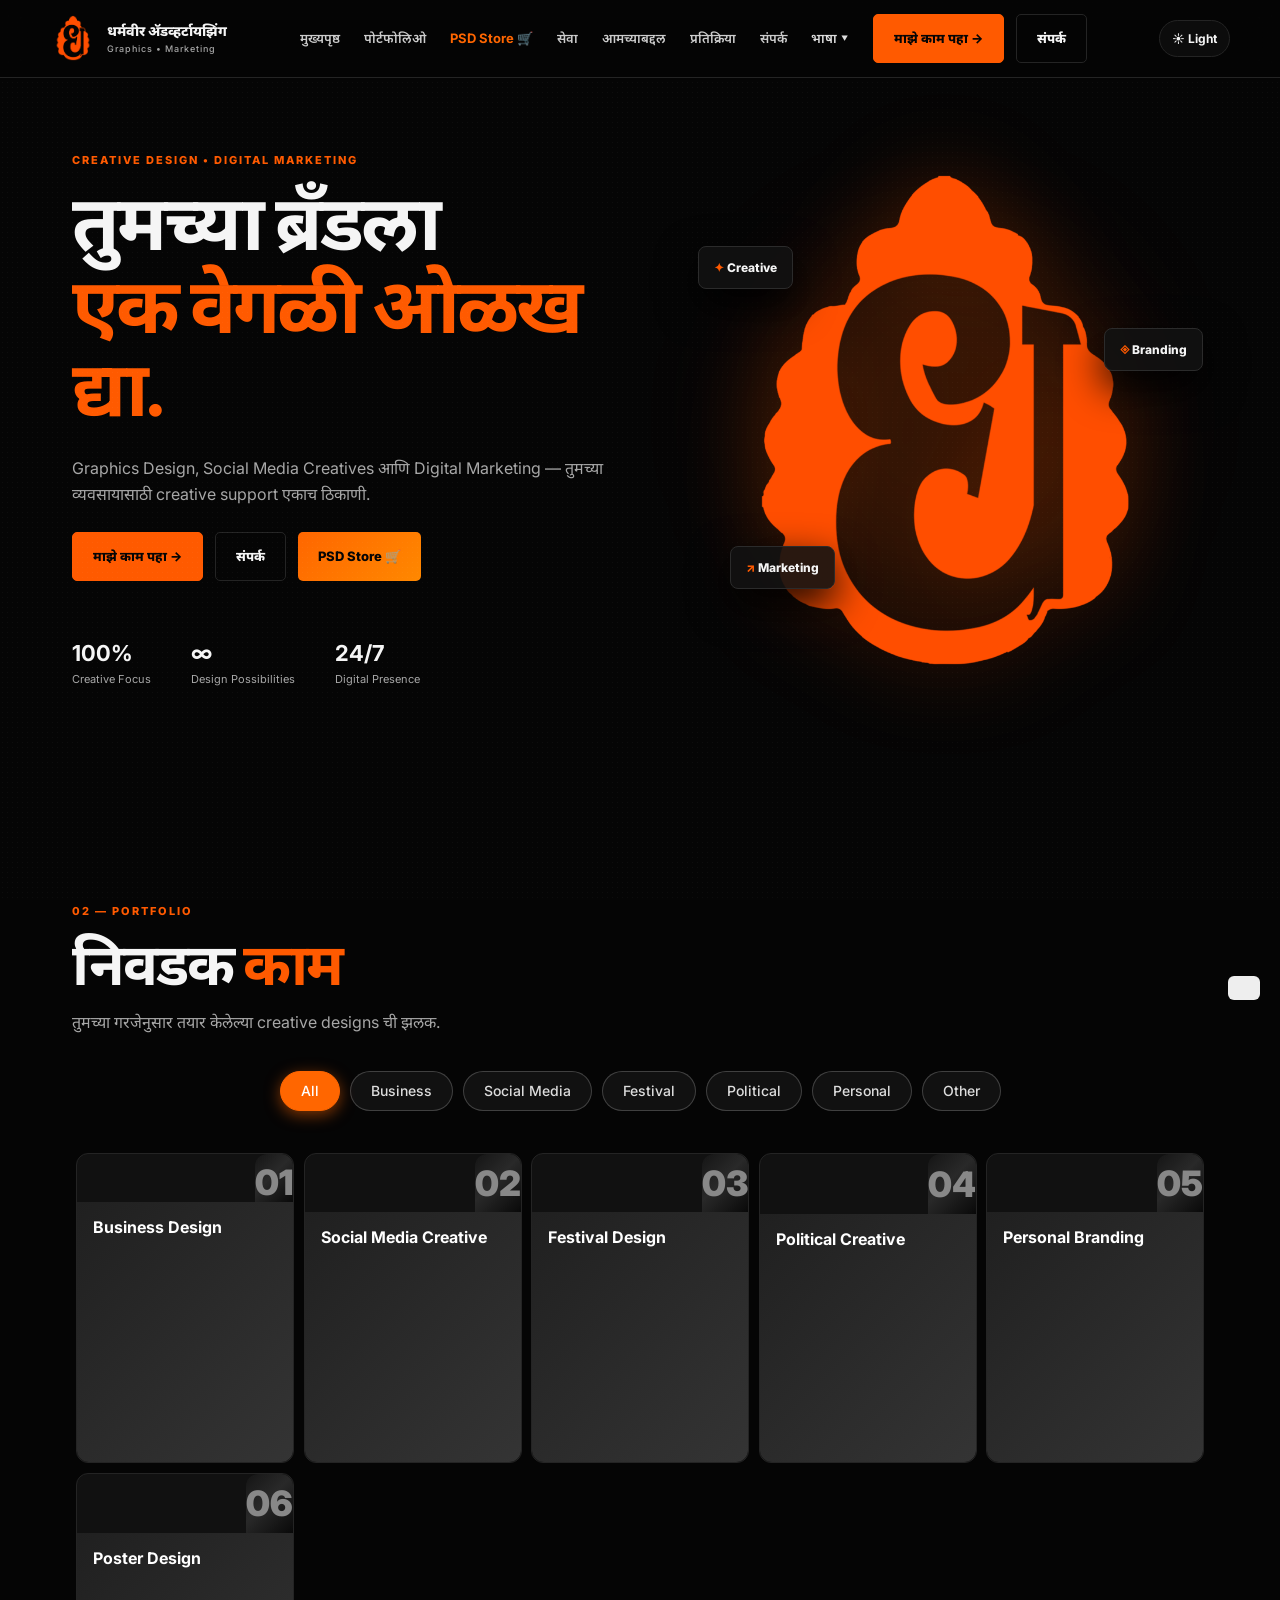
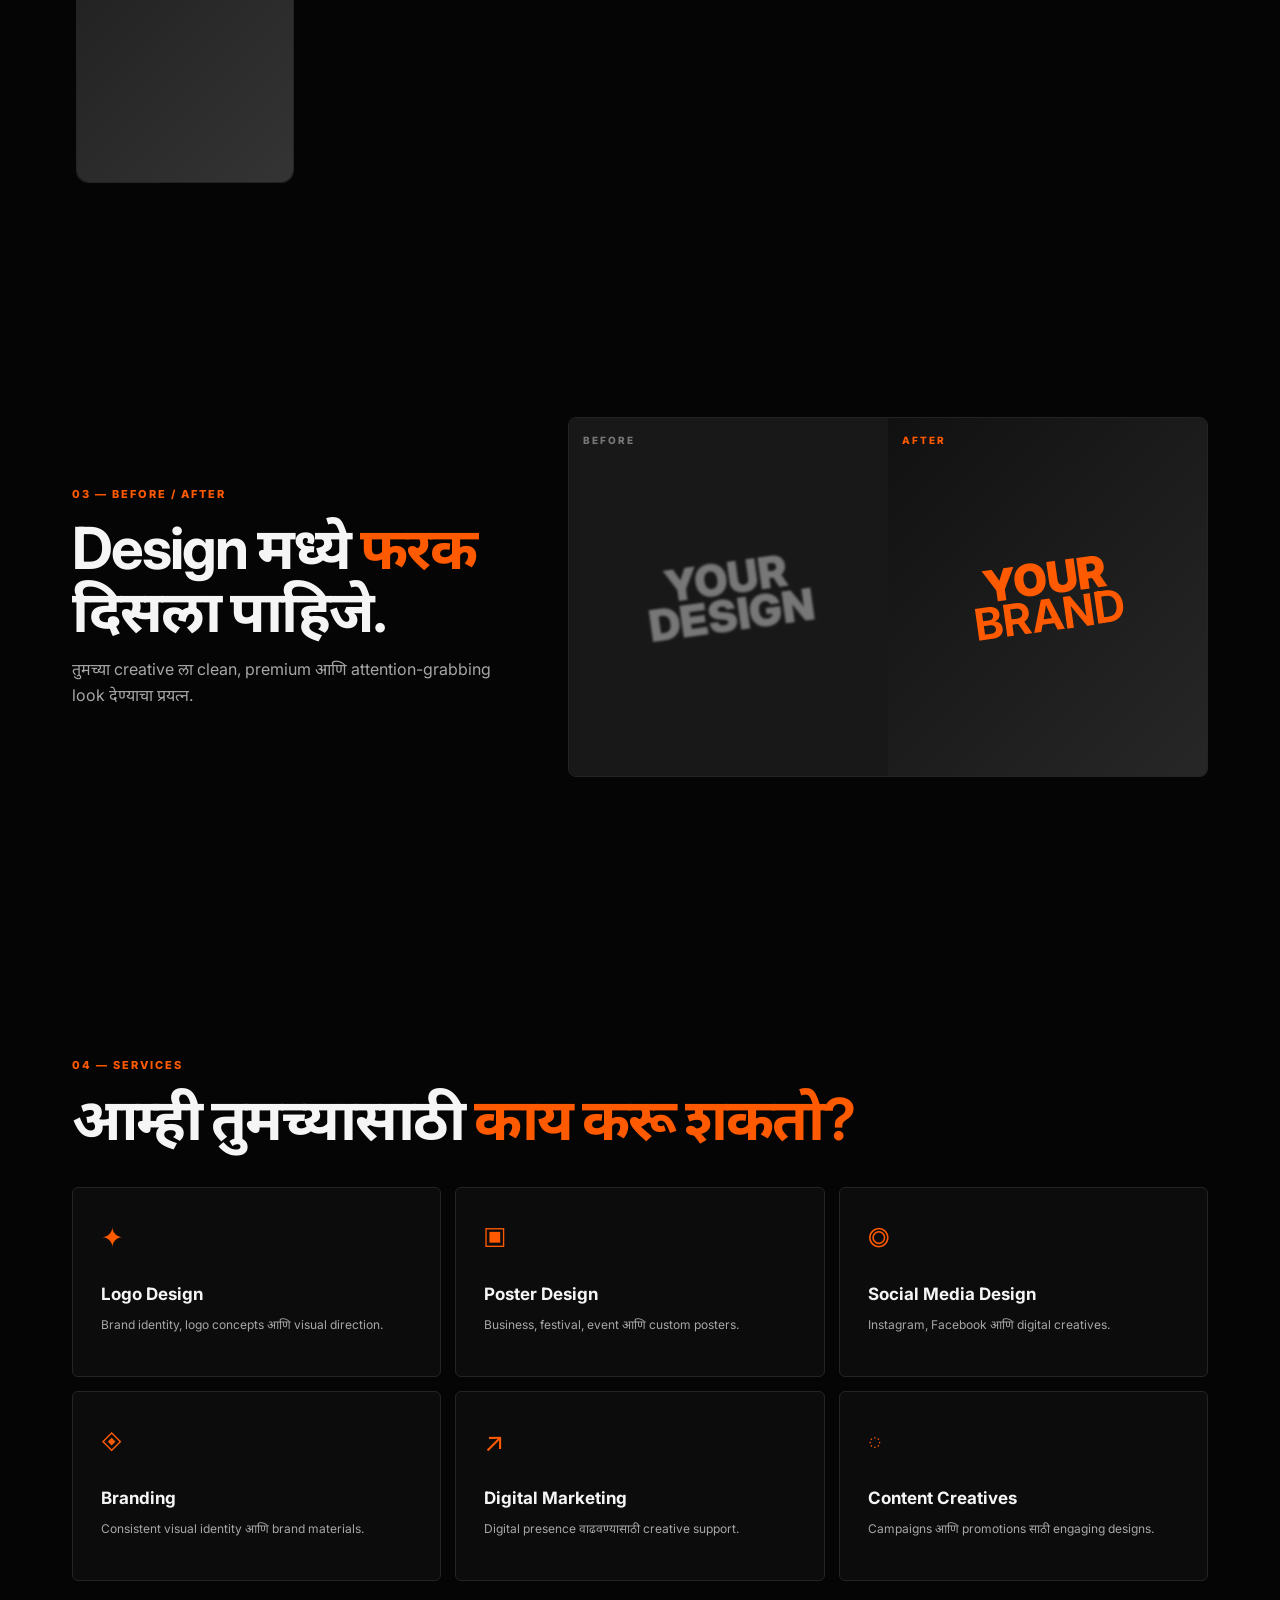
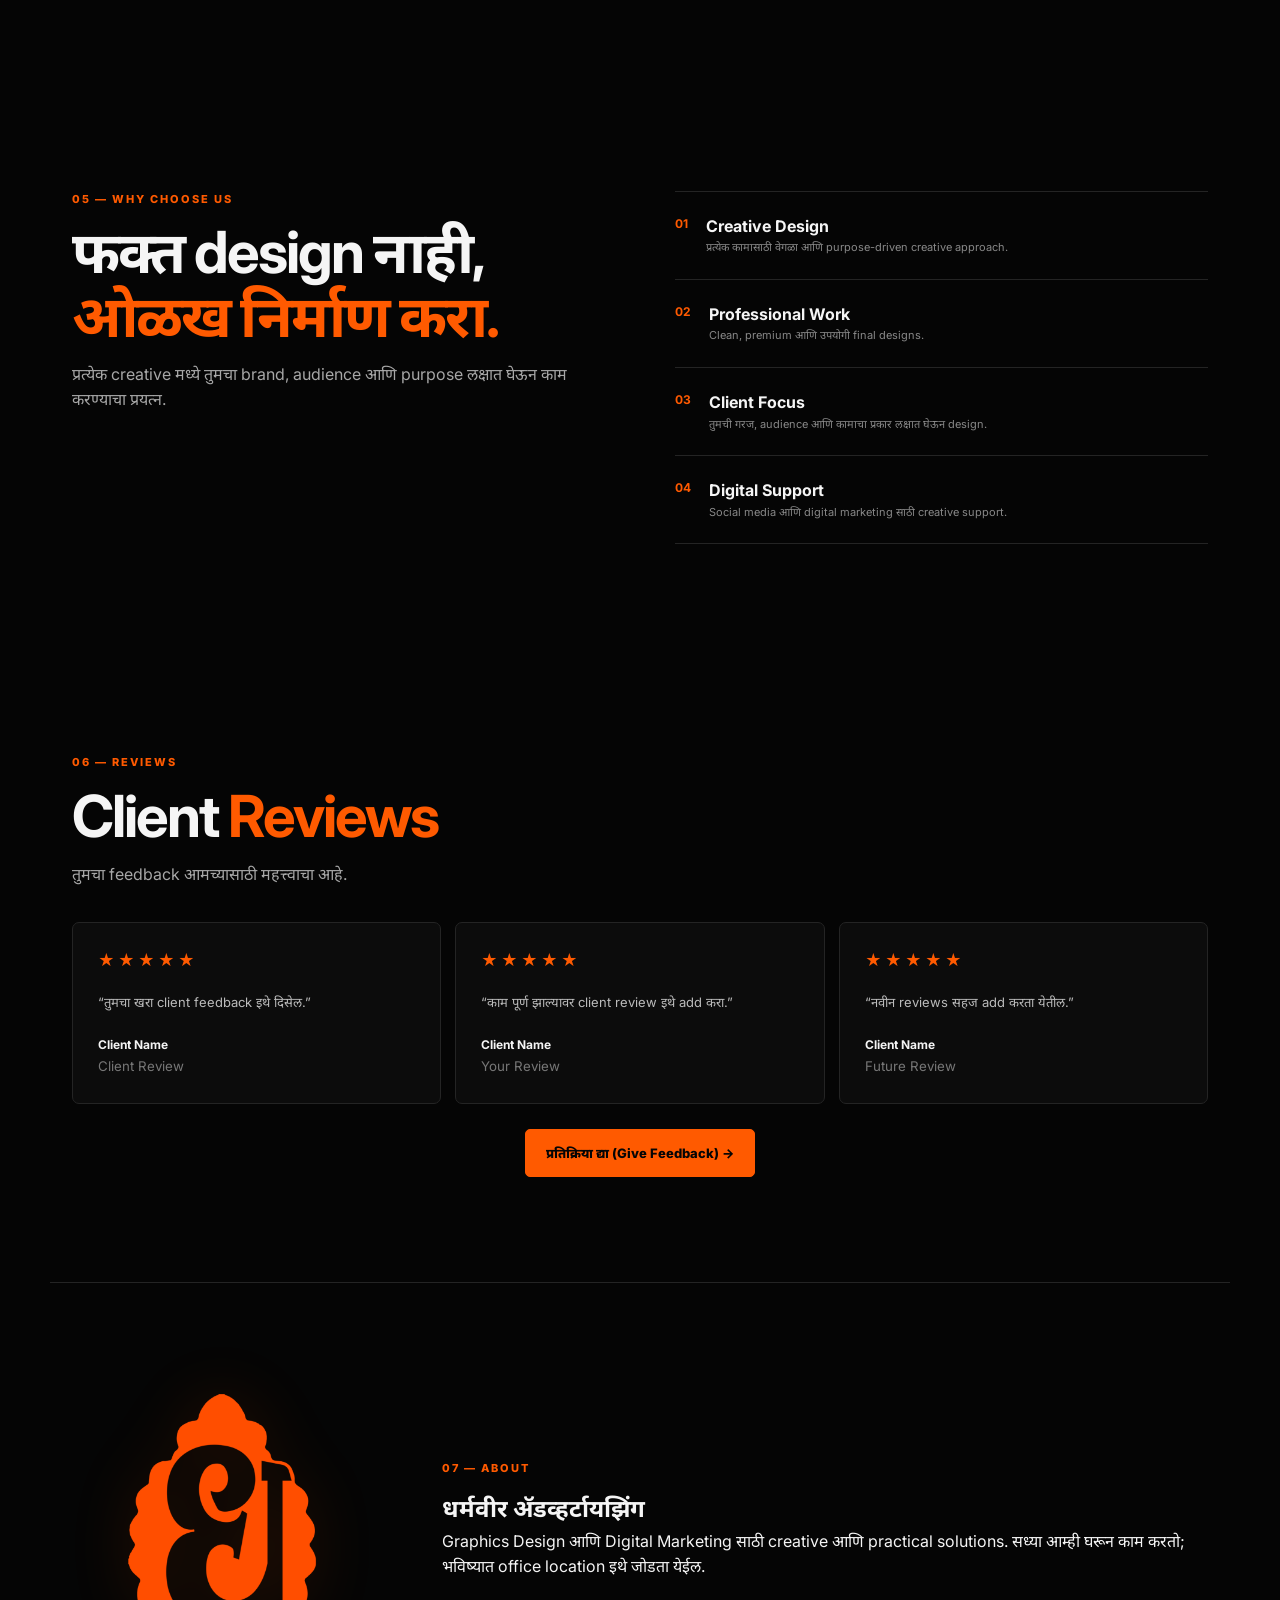
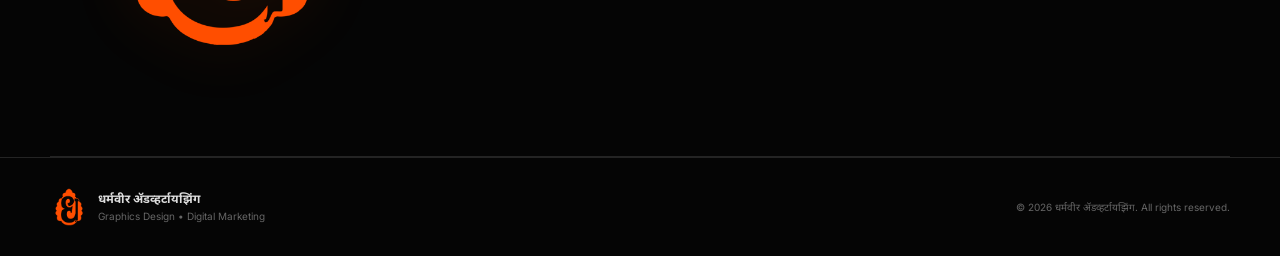
==== commit af0384a0: "Add files via upload" ====
--- a/index.html
+++ b/index.html
@@ -45,6 +45,7 @@
         <a id="heroButton2" class="btn btn-ghost" href="contact.html" data-i18n="startProject">कामाबद्दल बोला</a>
       </div>
     </nav>
+    <button class="theme-toggle" id="themeToggle" type="button" aria-label="थीम बदला">☀️ / 🌙</button>
     <button class="menu-toggle" id="menuToggle" aria-label="Menu">☰</button>
   </header>
 
@@ -76,10 +77,6 @@
         <div class="floating-card card-two">◈ <span data-i18n="branding">Branding</span></div>
         <div class="floating-card card-three">↗ <span data-i18n="marketing">Marketing</span></div>
       </div>
-    </section>
-
-    <section class="marquee" aria-label="Services">
-      <div class="marquee-track">GRAPHICS DESIGN &nbsp; ✦ &nbsp; SOCIAL MEDIA &nbsp; ✦ &nbsp; BRANDING &nbsp; ✦ &nbsp; DIGITAL MARKETING &nbsp; ✦ &nbsp; GRAPHICS DESIGN &nbsp; ✦ &nbsp;</div>
     </section>
 
     <section id="portfolio" class="section">
--- a/style.css
+++ b/style.css
@@ -6,6 +6,19 @@
 html{scroll-behavior:smooth}
 body{background:var(--bg);color:var(--text);font-family:Inter,"Noto Sans Devanagari",sans-serif;line-height:1.6}
 body:before{content:"";position:fixed;inset:0;pointer-events:none;opacity:.035;background-image:radial-gradient(#fff .6px,transparent .6px);background-size:5px 5px}
+body[data-theme="light"]{--bg:#f7f5f1;--panel:#ffffff;--panel2:#f0eee9;--text:#171717;--muted:#5f5c57;--line:#dedad3}
+body[data-theme="light"]:before{opacity:.025;background-image:radial-gradient(#333 .6px,transparent .6px)}
+body[data-theme="light"] .site-header{background:rgba(247,245,241,.9)}
+body[data-theme="light"] nav>a{color:#333}
+body[data-theme="light"] .language>button,body[data-theme="light"] .language-menu button{color:#222}
+body[data-theme="light"] .language-menu{background:#fff}
+body[data-theme="light"] .portfolio-card,body[data-theme="light"] .portfolio-visual{background:#eee}
+body[data-theme="light"] .portfolio-info{background:linear-gradient(transparent,rgba(0,0,0,.82)) !important;color:#fff !important}
+body[data-theme="light"] .service,body[data-theme="light"] .review,body[data-theme="light"] .contact-form{background:#fff}
+body[data-theme="light"] .contact-form input,body[data-theme="light"] .contact-form select,body[data-theme="light"] .contact-form textarea{background:#fafafa;color:#222}
+body[data-theme="light"] .floating-card{background:rgba(255,255,255,.92);color:#171717;border-color:#ddd}
+body[data-theme="light"] .btn-ghost{color:#171717}
+
 a{color:inherit;text-decoration:none}button,input,select,textarea{font:inherit}
 .loader{position:fixed;inset:0;z-index:1000;background:#050505;display:grid;place-items:center;align-content:center;gap:14px;transition:.6s}
 .loader.hide{opacity:0;visibility:hidden}
@@ -16,7 +29,7 @@
 .brand{display:flex;align-items:center;gap:11px}.brand img{width:46px;height:46px;object-fit:contain}.brand span{font-weight:800;font-size:14px}.brand small{display:block;color:var(--muted);font-weight:500;font-size:9px;letter-spacing:1px}
 nav{display:flex;align-items:center;gap:24px;font-size:13px;font-weight:600}nav>a{color:#ccc;transition:.2s}nav>a:hover{color:var(--accent)}
 .language{position:relative}.language>button{background:none;color:#ddd;border:0;cursor:pointer}.language-menu{display:none;position:absolute;right:0;top:30px;background:#111;border:1px solid var(--line);padding:6px;border-radius:10px;min-width:110px}.language:hover .language-menu{display:grid}.language-menu button{background:none;border:0;color:#ddd;padding:8px;text-align:left;cursor:pointer}.language-menu button:hover{background:#1b1b1b;color:var(--accent)}
-.menu-toggle{display:none;background:none;color:white;border:0;font-size:25px}
+.theme-toggle{background:var(--panel);color:var(--text);border:1px solid var(--line);border-radius:999px;padding:8px 12px;font-size:12px;font-weight:700;cursor:pointer;white-space:nowrap}.menu-toggle{display:none;background:none;color:var(--text);border:0;font-size:25px}
 .section{max-width:var(--max);margin:auto;padding:105px 22px}.hero{min-height:720px;display:grid;grid-template-columns:1.05fr .95fr;align-items:center;gap:30px;padding-top:70px}
 .eyebrow{font-size:11px;letter-spacing:2px;color:var(--accent);font-weight:800;margin-bottom:13px}.hero h1{font-size:clamp(42px,6vw,78px);line-height:1.08;letter-spacing:-3px}.hero h1 span,h2 span{color:var(--accent)}
 .hero-text{color:var(--muted);max-width:600px;margin:25px 0;font-size:16px}.hero-actions{display:flex;gap:12px;flex-wrap:wrap}.btn{display:inline-flex;justify-content:center;align-items:center;border-radius:5px;padding:13px 20px;border:1px solid var(--line);font-weight:800;font-size:13px;cursor:pointer}.btn-primary{background:var(--accent);border-color:var(--accent);color:#050505}.btn-primary:hover{background:var(--accent2)}.btn-ghost:hover{border-color:var(--accent);color:var(--accent)}
@@ -100,9 +113,42 @@
 footer{border-top:1px solid var(--line);padding:30px max(22px,calc((100% - var(--max))/2));display:flex;justify-content:space-between;gap:20px;align-items:center;color:#666;font-size:10px}.footer-brand{display:flex;gap:10px;align-items:center}.footer-brand img{width:38px;height:38px;object-fit:contain}.footer-brand strong{display:block;color:#ddd;font-size:12px}.footer-brand span{display:block}
 .toast{position:fixed;right:20px;bottom:20px;background:#eee;color:#050505;padding:12px 16px;border-radius:6px;font-size:12px;font-weight:700;transform:translateY(120px);transition:.3s;z-index:200}.toast.show{transform:translateY(0)}
 @media(max-width:850px){
-  .site-header{padding:12px 16px}nav{display:none;position:absolute;top:73px;left:12px;right:12px;background:#0b0b0b;border:1px solid var(--line);padding:18px;flex-direction:column;align-items:stretch;gap:0;border-radius:8px}nav.open{display:flex}nav>a{padding:11px;border-bottom:1px solid #181818}.language-menu{position:static;margin-top:6px}.menu-toggle{display:block}
+  .site-header{padding:12px 16px}nav{display:none;position:absolute;top:73px;left:12px;right:12px;background:#0b0b0b;border:1px solid var(--line);padding:18px;flex-direction:column;align-items:stretch;gap:0;border-radius:8px}nav.open{display:flex}nav>a{padding:11px;border-bottom:1px solid #181818}.language-menu{position:static;margin-top:6px}.menu-toggle{display:block}.theme-toggle{margin-left:auto;padding:7px 9px;font-size:11px}
   .hero{grid-template-columns:1fr;min-height:auto;padding-top:80px}.hero-art{min-height:360px;order:-1}.hero-logo{width:260px}.floating-card{font-size:10px}.card-one{top:8%;left:5%}.card-two{top:25%;right:0}.card-three{bottom:10%;left:2%}
   .hero h1{letter-spacing:-2px}.hero-stats{gap:22px}.section{padding:75px 18px}.portfolio-grid,.services-grid,.reviews-grid{grid-template-columns:1fr 1fr}.split-section,.why-section,.contact-section{grid-template-columns:1fr;gap:35px}.about-section{grid-template-columns:1fr;gap:30px;text-align:center}.about-logo img{width:160px}
 }
-@media(max-width:560px){.portfolio-grid,.services-grid,.reviews-grid{grid-template-columns:1fr}.hero-stats{display:grid;grid-template-columns:repeat(3,1fr);gap:8px}.hero-stats strong{font-size:18px}.hero-stats span{font-size:9px}.comparison{height:260px}.sample-text{font-size:30px}footer{flex-direction:column;align-items:flex-start}.brand span{font-size:12px}}
+@media(max-width:560px){
+  /* Mobile portfolio: show 2 columns x 2 rows, swipe horizontally for the rest. */
+  .portfolio-grid{
+    display:grid;
+    grid-auto-flow:column;
+    grid-template-columns:none;
+    grid-template-rows:repeat(2,minmax(0,1fr));
+    grid-auto-columns:calc((100% - 12px)/2);
+    gap:12px;
+    overflow-x:auto;
+    overflow-y:hidden;
+    padding:2px 2px 12px;
+    scroll-snap-type:x mandatory;
+    overscroll-behavior-x:contain;
+    -webkit-overflow-scrolling:touch;
+    scrollbar-width:thin;
+  }
+  .portfolio-grid .portfolio-card{
+    min-width:0;
+    min-height:0;
+    aspect-ratio:4 / 5;
+    height:auto;
+    scroll-snap-align:start;
+  }
+  .portfolio-grid .portfolio-info{padding:10px}
+  .portfolio-grid .portfolio-info h3{font-size:12px;line-height:1.3}
+  .portfolio-grid .portfolio-info p{font-size:9px}
+  .portfolio-grid .tag{font-size:8px;margin-bottom:3px}
+  .services-grid,.reviews-grid{grid-template-columns:repeat(2,minmax(0,1fr))}
+  .hero-stats{display:grid;grid-template-columns:repeat(3,1fr);gap:8px}
+  .hero-stats strong{font-size:18px}.hero-stats span{font-size:9px}
+  .comparison{height:260px}.sample-text{font-size:30px}
+  footer{flex-direction:column;align-items:flex-start}.brand span{font-size:12px}
+}
 
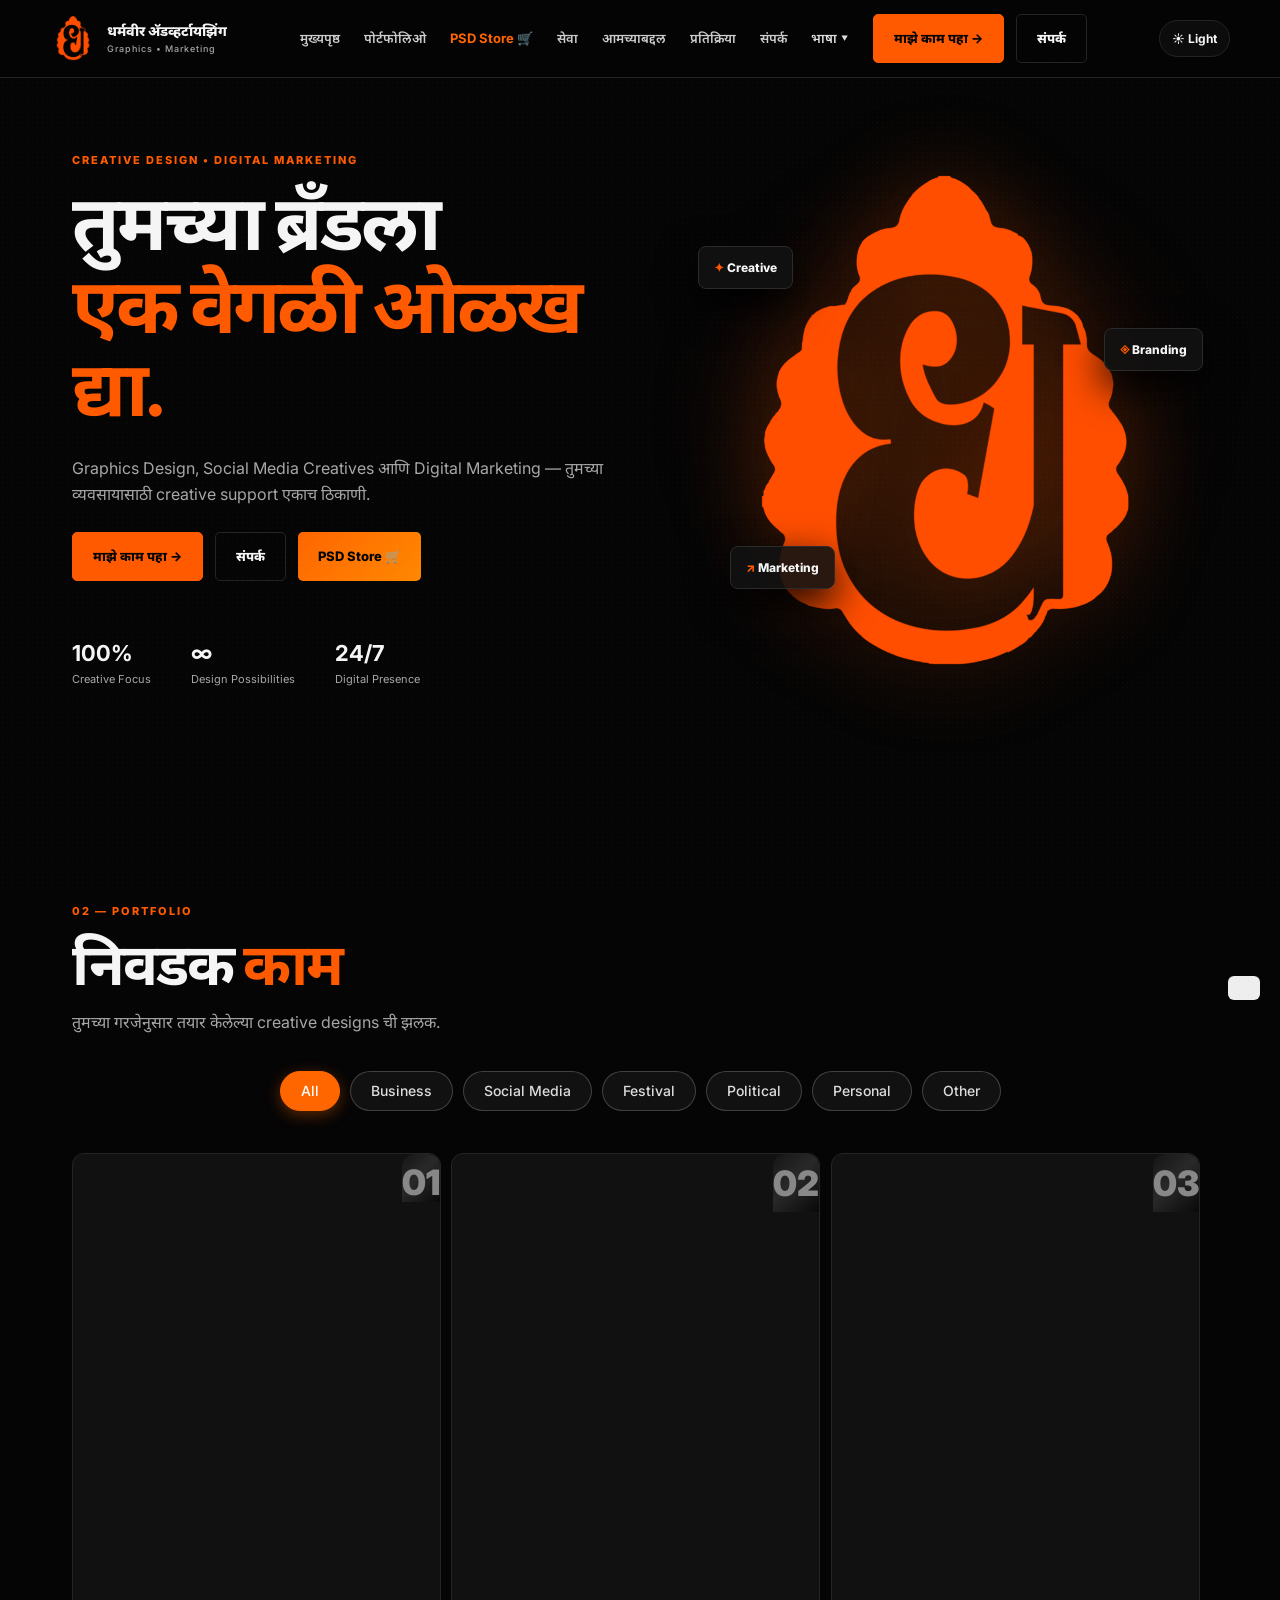
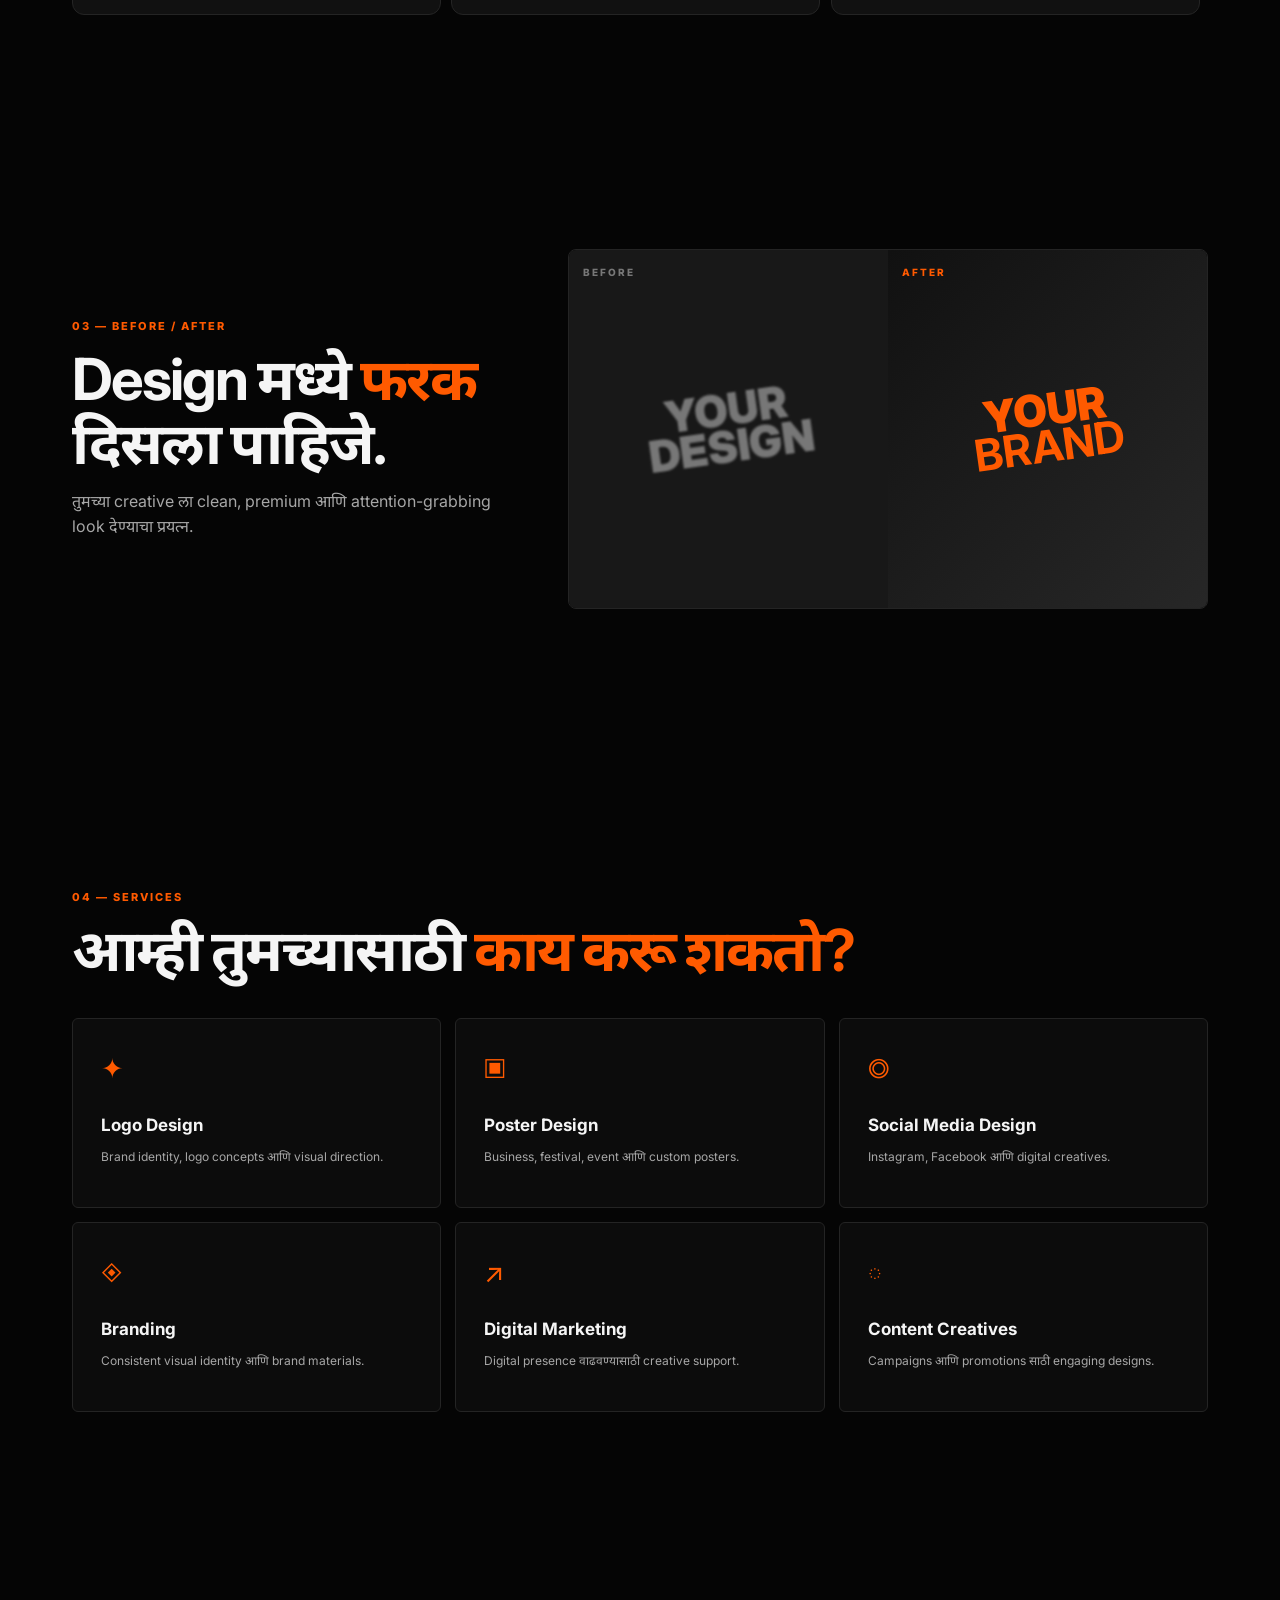
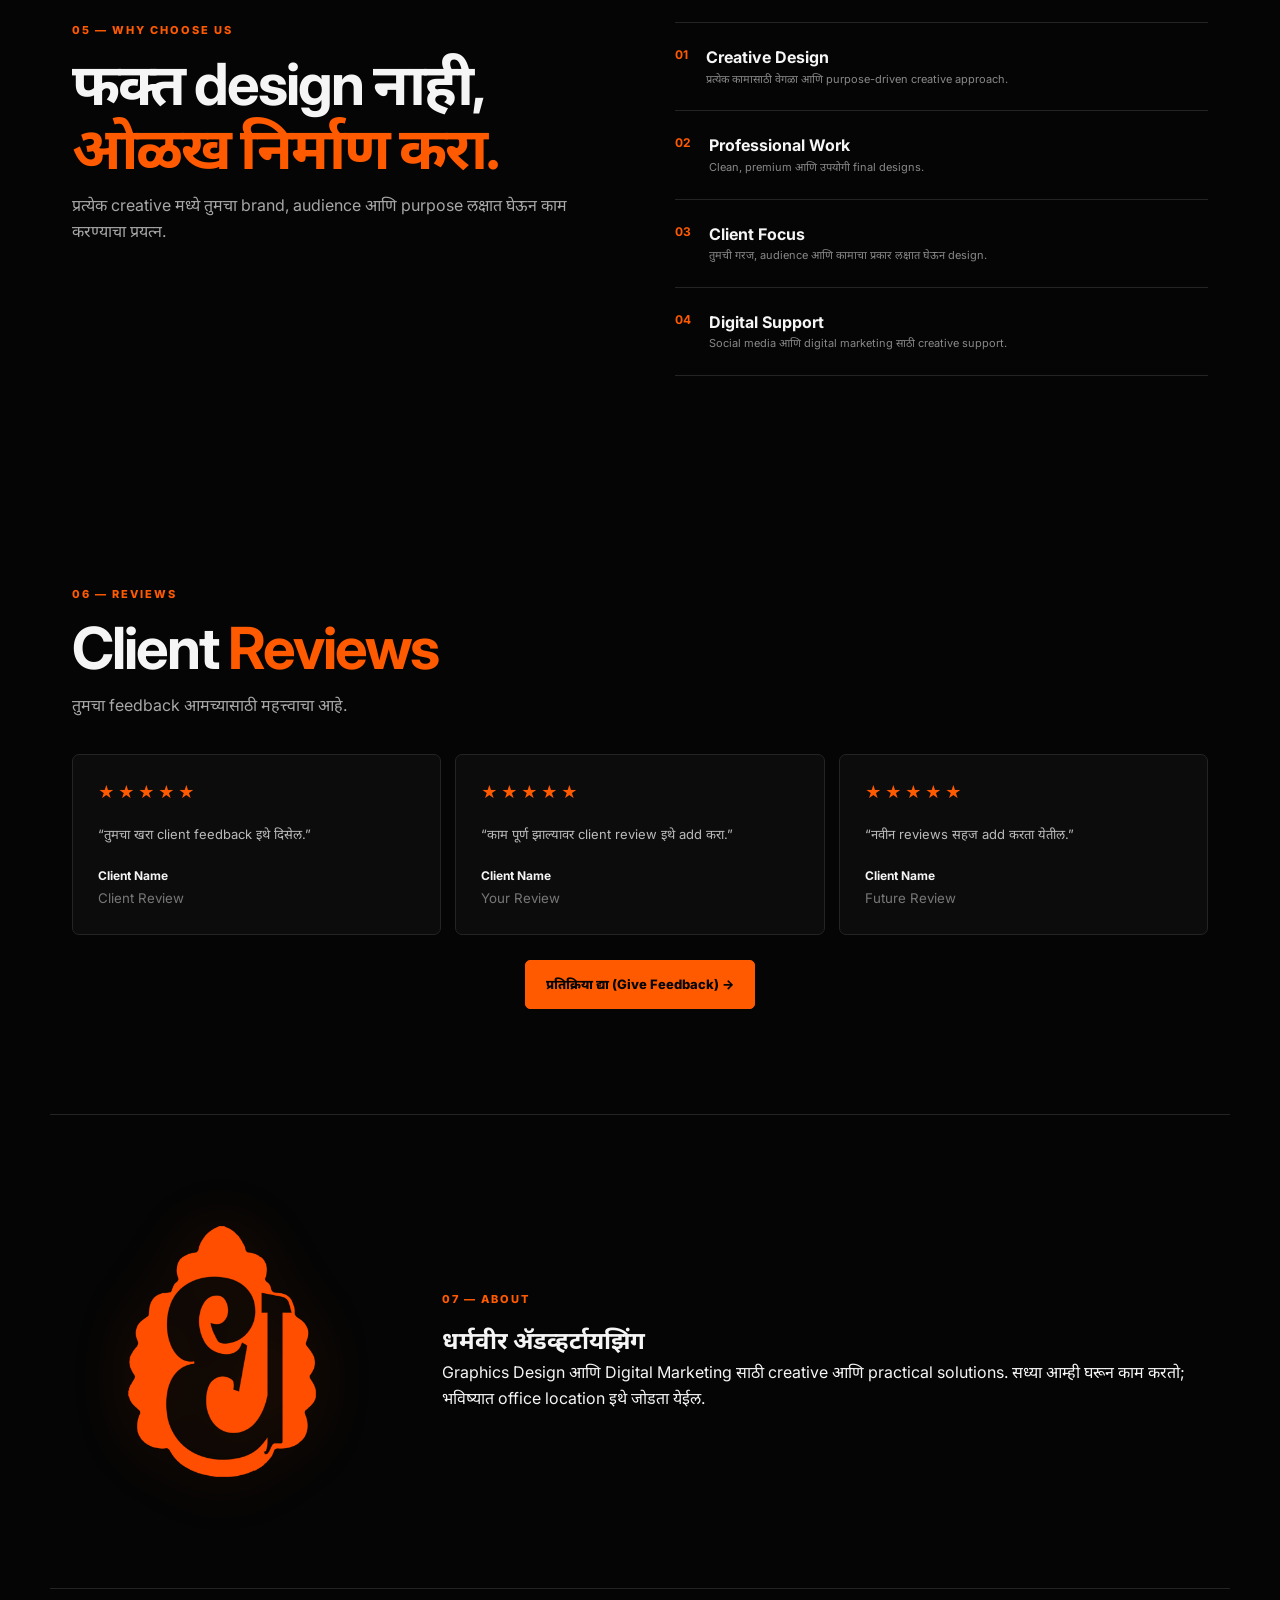
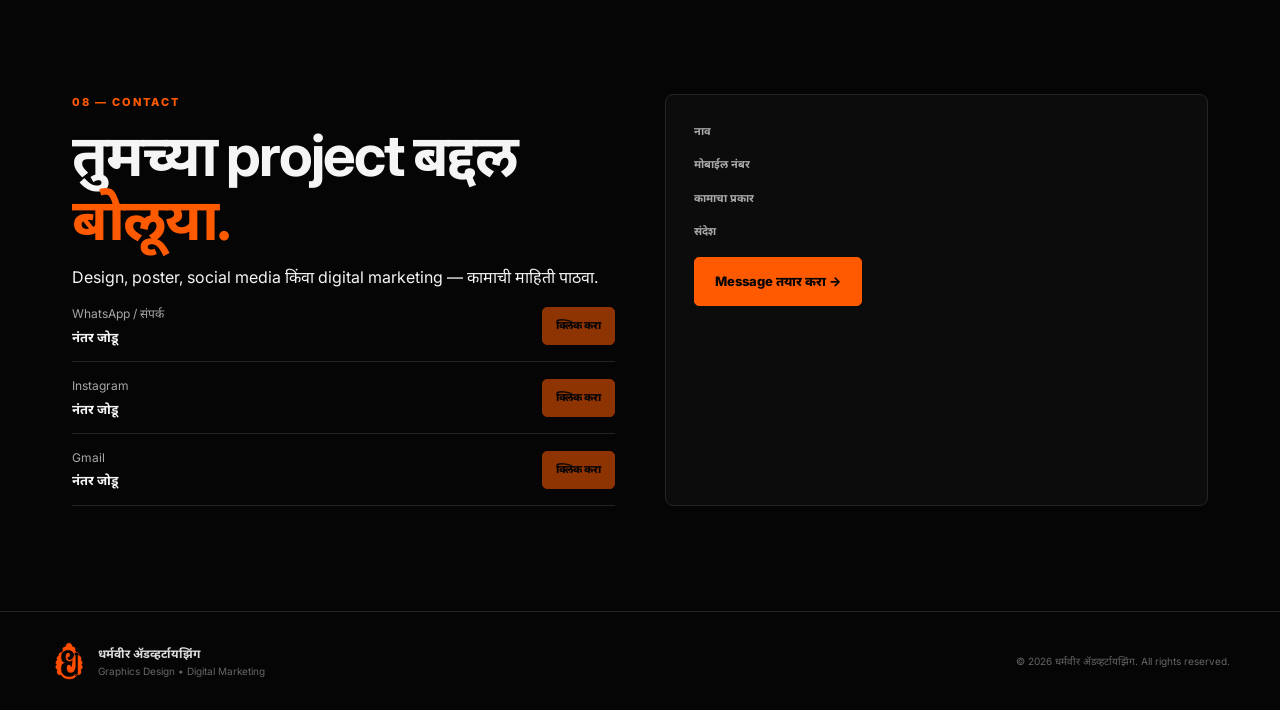
==== commit 0d749c49: "Add files via upload" ====
--- a/index.html
+++ b/index.html
@@ -31,7 +31,7 @@
       <a href="#services" data-i18n="navServices">Services</a>
       <a href="#about" data-i18n="navAbout">About</a>
       <a href="#reviews" data-i18n="navReviews">Reviews</a>
-      <a href="contact.html" data-i18n="navContact">Contact</a>
+      <a href="#contact" data-i18n="navContact">Contact</a>
       <div class="language">
         <button id="languageBtn">भाषा ▾</button>
         <div class="language-menu">
@@ -42,7 +42,7 @@
       </div>
       <div class="hero-actions">
         <a id="heroButton1" class="btn btn-primary" href="#portfolio" data-i18n="viewWork">माझं काम पाहा →</a>
-        <a id="heroButton2" class="btn btn-ghost" href="contact.html" data-i18n="startProject">कामाबद्दल बोला</a>
+        <a id="heroButton2" class="btn btn-ghost" href="#contact" data-i18n="startProject">कामाबद्दल बोला</a>
       </div>
     </nav>
     <button class="theme-toggle" id="themeToggle" type="button" aria-label="थीम बदला">☀️ / 🌙</button>
@@ -60,7 +60,7 @@
         
         <div class="hero-actions" style="display: flex; gap: 12px; flex-wrap: wrap;">
           <a class="btn btn-primary" href="#portfolio" data-i18n="viewWork">माझं काम पाहा →</a>
-          <a class="btn btn-ghost" href="contact.html" data-i18n="startProject">कामाबद्दल बोला</a>
+          <a class="btn btn-ghost" href="#contact" data-i18n="startProject">कामाबद्दल बोला</a>
           <a class="btn btn-primary" href="psd-store.html" style="background: linear-gradient(135deg, #ff6600, #ff8800); border: none;">PSD Store 🛒</a>
         </div>
 
@@ -141,6 +141,37 @@
       </div>
     </section>
 
+    <section id="contact" class="section contact-section">
+      <div class="contact-copy">
+        <p class="eyebrow">08 — CONTACT</p>
+        <h2 data-i18n="contactTitle">तुमच्या project बद्दल <span>बोलूया.</span></h2>
+        <p data-i18n="contactText">Design, poster, social media किंवा digital marketing — कामाची माहिती पाठवा.</p>
+        <div class="contact-link-row">
+          <div class="contact-link-info"><span>WhatsApp / संपर्क</span><strong id="whatsappDisplay">नंतर जोडू</strong></div>
+          <a class="btn btn-primary contact-action" id="whatsappContactButton" href="#contact" target="_blank" rel="noopener">क्लिक करा</a>
+        </div>
+        <div class="contact-link-row">
+          <div class="contact-link-info"><span>Instagram</span><strong id="instagramDisplay">नंतर जोडू</strong></div>
+          <a class="btn btn-primary contact-action" id="instagramContactButton" href="#contact" target="_blank" rel="noopener">क्लिक करा</a>
+        </div>
+        <div class="contact-link-row">
+          <div class="contact-link-info"><span>Gmail</span><strong id="emailDisplay">नंतर जोडू</strong></div>
+          <a class="btn btn-primary contact-action" id="emailContactButton" href="#contact">क्लिक करा</a>
+        </div>
+      </div>
+      <form class="contact-form" id="contactForm">
+        <label data-i18n="nameLabel">नाव<input required name="name" placeholder="तुमचे नाव"></label>
+        <label data-i18n="phoneLabel">मोबाईल नंबर<input required name="phone" placeholder="मोबाईल नंबर"></label>
+        <label data-i18n="workLabel">कामाचा प्रकार
+          <select name="work">
+            <option>Poster Design</option><option>Social Media Design</option><option>Logo / Branding</option><option>Digital Marketing</option><option>Other</option>
+          </select>
+        </label>
+        <label data-i18n="messageLabel">संदेश<textarea name="message" rows="5" placeholder="तुमच्या कामाबद्दल थोडक्यात लिहा"></textarea></label>
+        <button class="btn btn-primary" type="submit" data-i18n="sendMessage">Message तयार करा →</button>
+      </form>
+    </section>
+
 
   </main>
 
--- a/style.css
+++ b/style.css
@@ -18,6 +18,8 @@
 body[data-theme="light"] .contact-form input,body[data-theme="light"] .contact-form select,body[data-theme="light"] .contact-form textarea{background:#fafafa;color:#222}
 body[data-theme="light"] .floating-card{background:rgba(255,255,255,.92);color:#171717;border-color:#ddd}
 body[data-theme="light"] .btn-ghost{color:#171717}
+body[data-theme="light"] .filter-btn{background:#fff;color:#393632;border-color:#d8d2c9}
+body[data-theme="light"] .filter-btn.active,body[data-theme="light"] .filter-btn:hover{background:var(--accent);color:#111;border-color:var(--accent)}
 
 a{color:inherit;text-decoration:none}button,input,select,textarea{font:inherit}
 .loader{position:fixed;inset:0;z-index:1000;background:#050505;display:grid;place-items:center;align-content:center;gap:14px;transition:.6s}
@@ -41,8 +43,19 @@
 .filters{display:flex;gap:8px;flex-wrap:wrap;margin-bottom:25px}.filter-btn{background:#0d0d0d;border:1px solid var(--line);color:#bbb;padding:9px 14px;border-radius:20px;cursor:pointer;font-size:12px}.filter-btn.active,.filter-btn:hover{background:var(--accent);color:#000;border-color:var(--accent);font-weight:800}
 .portfolio-grid {
   display: grid;
-  grid-template-columns: repeat(3, 1fr);
+  grid-auto-flow: column;
+  grid-template-columns: none;
+  grid-template-rows: minmax(0, 1fr);
+  grid-auto-columns: calc((100% - 32px) / 3);
   gap: 16px;
+  overflow-x: auto;
+  overflow-y: hidden;
+  padding: 2px 2px 12px;
+  scroll-snap-type: x mandatory;
+  overscroll-behavior-x: contain;
+  -webkit-overflow-scrolling: touch;
+  scrollbar-width: thin;
+  scrollbar-color: var(--accent) var(--panel2);
 }
 .portfolio-card {
   min-height: 310px;
@@ -53,6 +66,9 @@
   border-radius: 7px;
   display: flex;
   align-items: end;
+  aspect-ratio: 4 / 5;
+  min-width: 0;
+  scroll-snap-align: start;
 }
 .portfolio-card img {
   position: absolute;
@@ -108,14 +124,14 @@
 .why-section{display:grid;grid-template-columns:1fr 1fr;gap:70px;align-items:start}.why-list{border-top:1px solid var(--line)}.why-item{display:flex;gap:18px;padding:22px 0;border-bottom:1px solid var(--line)}.why-item b{color:var(--accent);font-size:12px}.why-item h3{font-size:16px}.why-item p{color:#888;font-size:11px}
 .reviews-grid{display:grid;grid-template-columns:repeat(3,1fr);gap:14px}.review{padding:25px;background:var(--panel);border:1px solid var(--line);border-radius:7px}.stars{color:var(--accent);letter-spacing:3px}.review p{margin:18px 0;color:#bbb;font-size:13px}.review strong{font-size:12px}.review small{display:block;color:#777}
 .about-section{display:grid;grid-template-columns:300px 1fr;align-items:center;gap:70px;border-top:1px solid var(--line);border-bottom:1px solid var(--line)}.about-logo{display:grid;place-items:center}.about-logo img{width:210px;filter:drop-shadow(0 0 30px rgba(255,90,0,.12))}
-.contact-section{display:grid;grid-template-columns:1fr 1fr;gap:80px}.contact-placeholder{display:flex;justify-content:space-between;padding:14px 0;border-bottom:1px solid var(--line);margin-top:10px;font-size:12px}.contact-placeholder span{color:#777}.contact-placeholder strong{color:#ddd}
+.contact-section{display:grid;grid-template-columns:1fr 1fr;gap:50px;scroll-margin-top:90px}.contact-link-row{display:flex;align-items:center;justify-content:space-between;gap:14px;padding:14px 0;border-bottom:1px solid var(--line)}.contact-link-info{min-width:0;display:flex;flex-direction:column;gap:3px}.contact-link-info span{font-size:12px;color:var(--muted)}.contact-link-info strong{font-size:13px;overflow-wrap:anywhere}.contact-action{flex-shrink:0;padding:9px 13px;font-size:11px}
 .contact-form{background:var(--panel);padding:28px;border:1px solid var(--line);border-radius:8px}.contact-form label{display:block;font-size:11px;font-weight:700;color:#aaa;margin-bottom:16px}.contact-form input,.contact-form select,.contact-form textarea{display:block;width:100%;margin-top:7px;background:#070707;border:1px solid #2b2b2b;color:#eee;border-radius:4px;padding:12px;outline:none}.contact-form input:focus,.contact-form select:focus,.contact-form textarea:focus{border-color:var(--accent)}.contact-form small{display:block;color:#666;font-size:9px;margin-top:12px}
 footer{border-top:1px solid var(--line);padding:30px max(22px,calc((100% - var(--max))/2));display:flex;justify-content:space-between;gap:20px;align-items:center;color:#666;font-size:10px}.footer-brand{display:flex;gap:10px;align-items:center}.footer-brand img{width:38px;height:38px;object-fit:contain}.footer-brand strong{display:block;color:#ddd;font-size:12px}.footer-brand span{display:block}
 .toast{position:fixed;right:20px;bottom:20px;background:#eee;color:#050505;padding:12px 16px;border-radius:6px;font-size:12px;font-weight:700;transform:translateY(120px);transition:.3s;z-index:200}.toast.show{transform:translateY(0)}
 @media(max-width:850px){
   .site-header{padding:12px 16px}nav{display:none;position:absolute;top:73px;left:12px;right:12px;background:#0b0b0b;border:1px solid var(--line);padding:18px;flex-direction:column;align-items:stretch;gap:0;border-radius:8px}nav.open{display:flex}nav>a{padding:11px;border-bottom:1px solid #181818}.language-menu{position:static;margin-top:6px}.menu-toggle{display:block}.theme-toggle{margin-left:auto;padding:7px 9px;font-size:11px}
   .hero{grid-template-columns:1fr;min-height:auto;padding-top:80px}.hero-art{min-height:360px;order:-1}.hero-logo{width:260px}.floating-card{font-size:10px}.card-one{top:8%;left:5%}.card-two{top:25%;right:0}.card-three{bottom:10%;left:2%}
-  .hero h1{letter-spacing:-2px}.hero-stats{gap:22px}.section{padding:75px 18px}.portfolio-grid,.services-grid,.reviews-grid{grid-template-columns:1fr 1fr}.split-section,.why-section,.contact-section{grid-template-columns:1fr;gap:35px}.about-section{grid-template-columns:1fr;gap:30px;text-align:center}.about-logo img{width:160px}
+  .hero h1{letter-spacing:-2px}.hero-stats{gap:22px}.section{padding:75px 18px}.services-grid,.reviews-grid{grid-template-columns:1fr 1fr}.split-section,.why-section,.contact-section{grid-template-columns:1fr;gap:35px}.about-section{grid-template-columns:1fr;gap:30px;text-align:center}.about-logo img{width:160px}
 }
 @media(max-width:560px){
   /* Mobile portfolio: show 2 columns x 2 rows, swipe horizontally for the rest. */
@@ -152,3 +168,13 @@
   footer{flex-direction:column;align-items:flex-start}.brand span{font-size:12px}
 }
 
+
+/* Hide decorative scrolling ticker strip as requested; no source text/data is deleted. */
+.marquee{display:none !important}
+
+/* Portfolio cards: keep designs clean without the dark caption strip or names. */
+.portfolio-grid .portfolio-info{display:none !important}
+.portfolio-grid .portfolio-card{aspect-ratio:4 / 5}
+@media (min-width:561px){.portfolio-grid .portfolio-card{min-height:0;height:auto}}
+@media (max-width:560px){.portfolio-grid{grid-template-rows:repeat(2,minmax(0,1fr));grid-auto-columns:calc((100% - 12px)/2);gap:12px}.portfolio-grid .portfolio-card{height:auto;min-height:0;aspect-ratio:4 / 5}.contact-section{gap:28px}.contact-link-row{gap:8px}.contact-link-info strong{font-size:11px}.contact-action{padding:8px 10px;font-size:10px}}
+html,body{max-width:100%;overflow-x:clip}
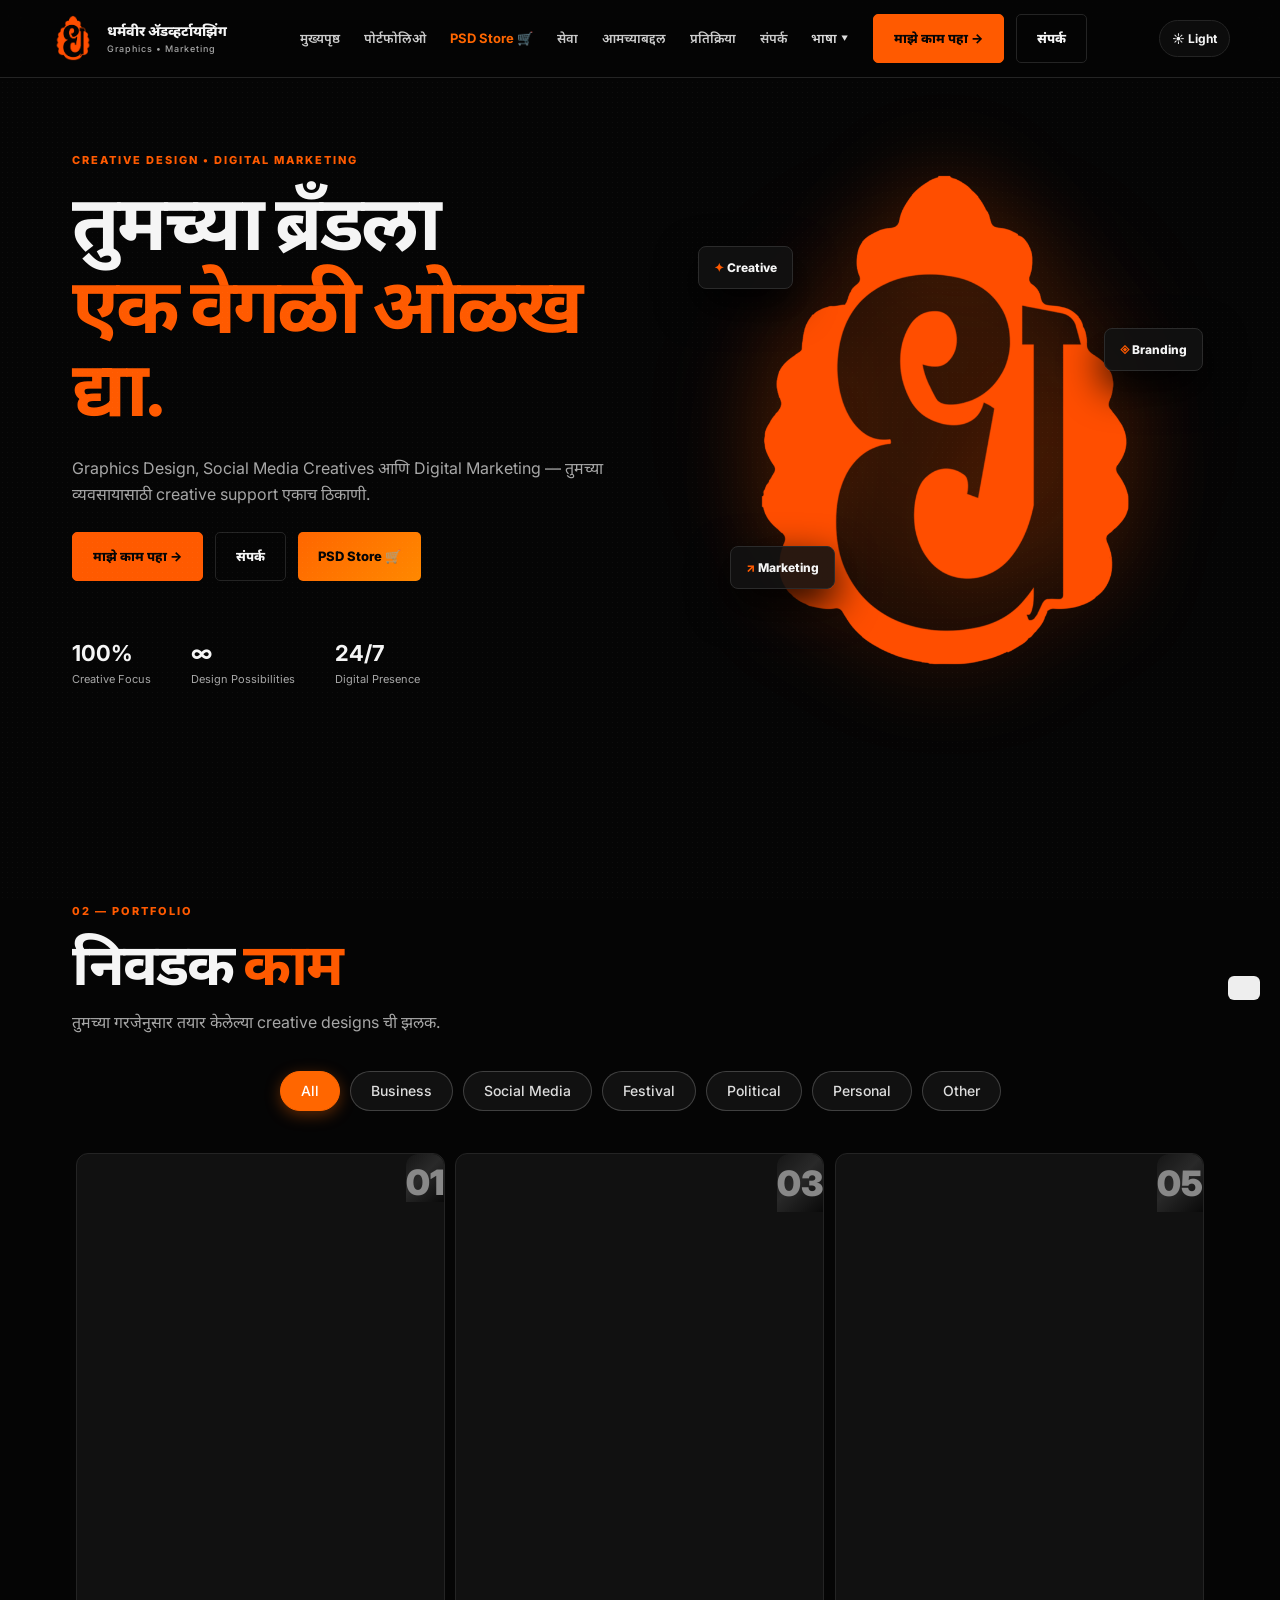
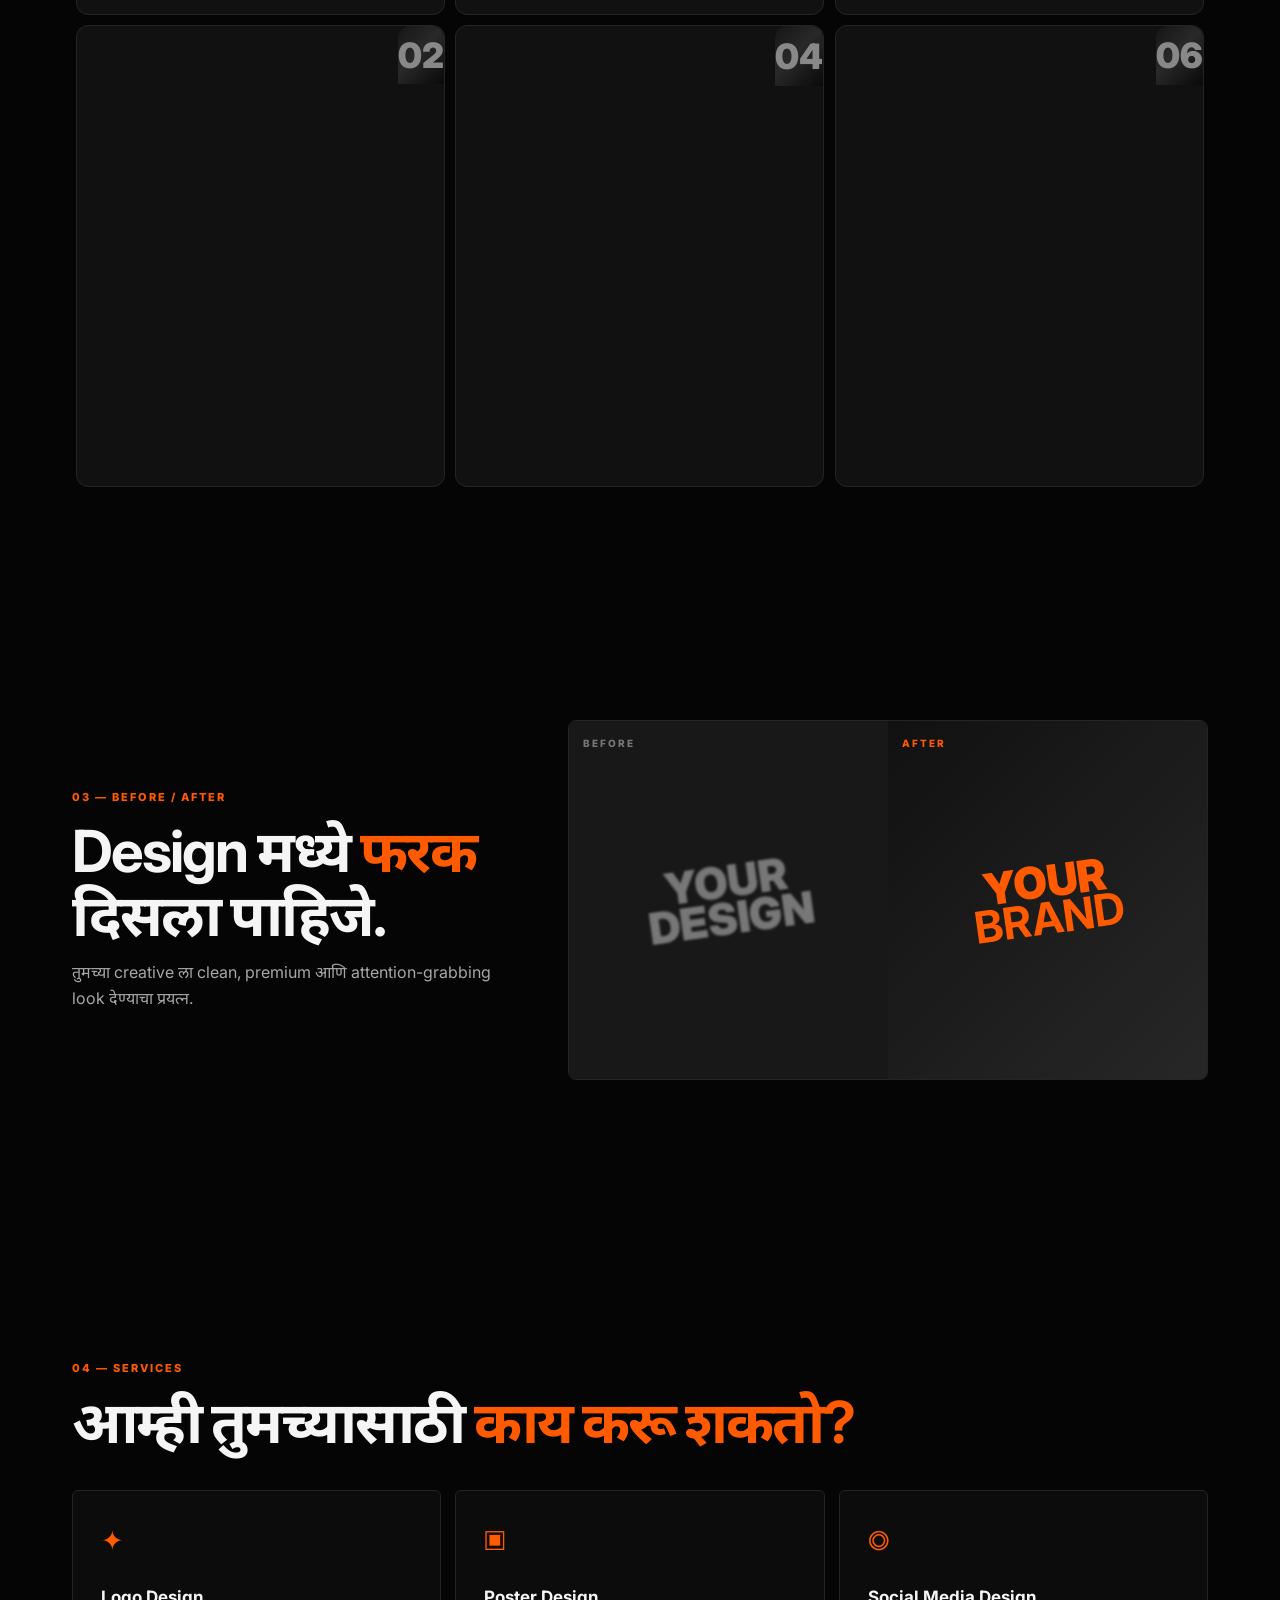
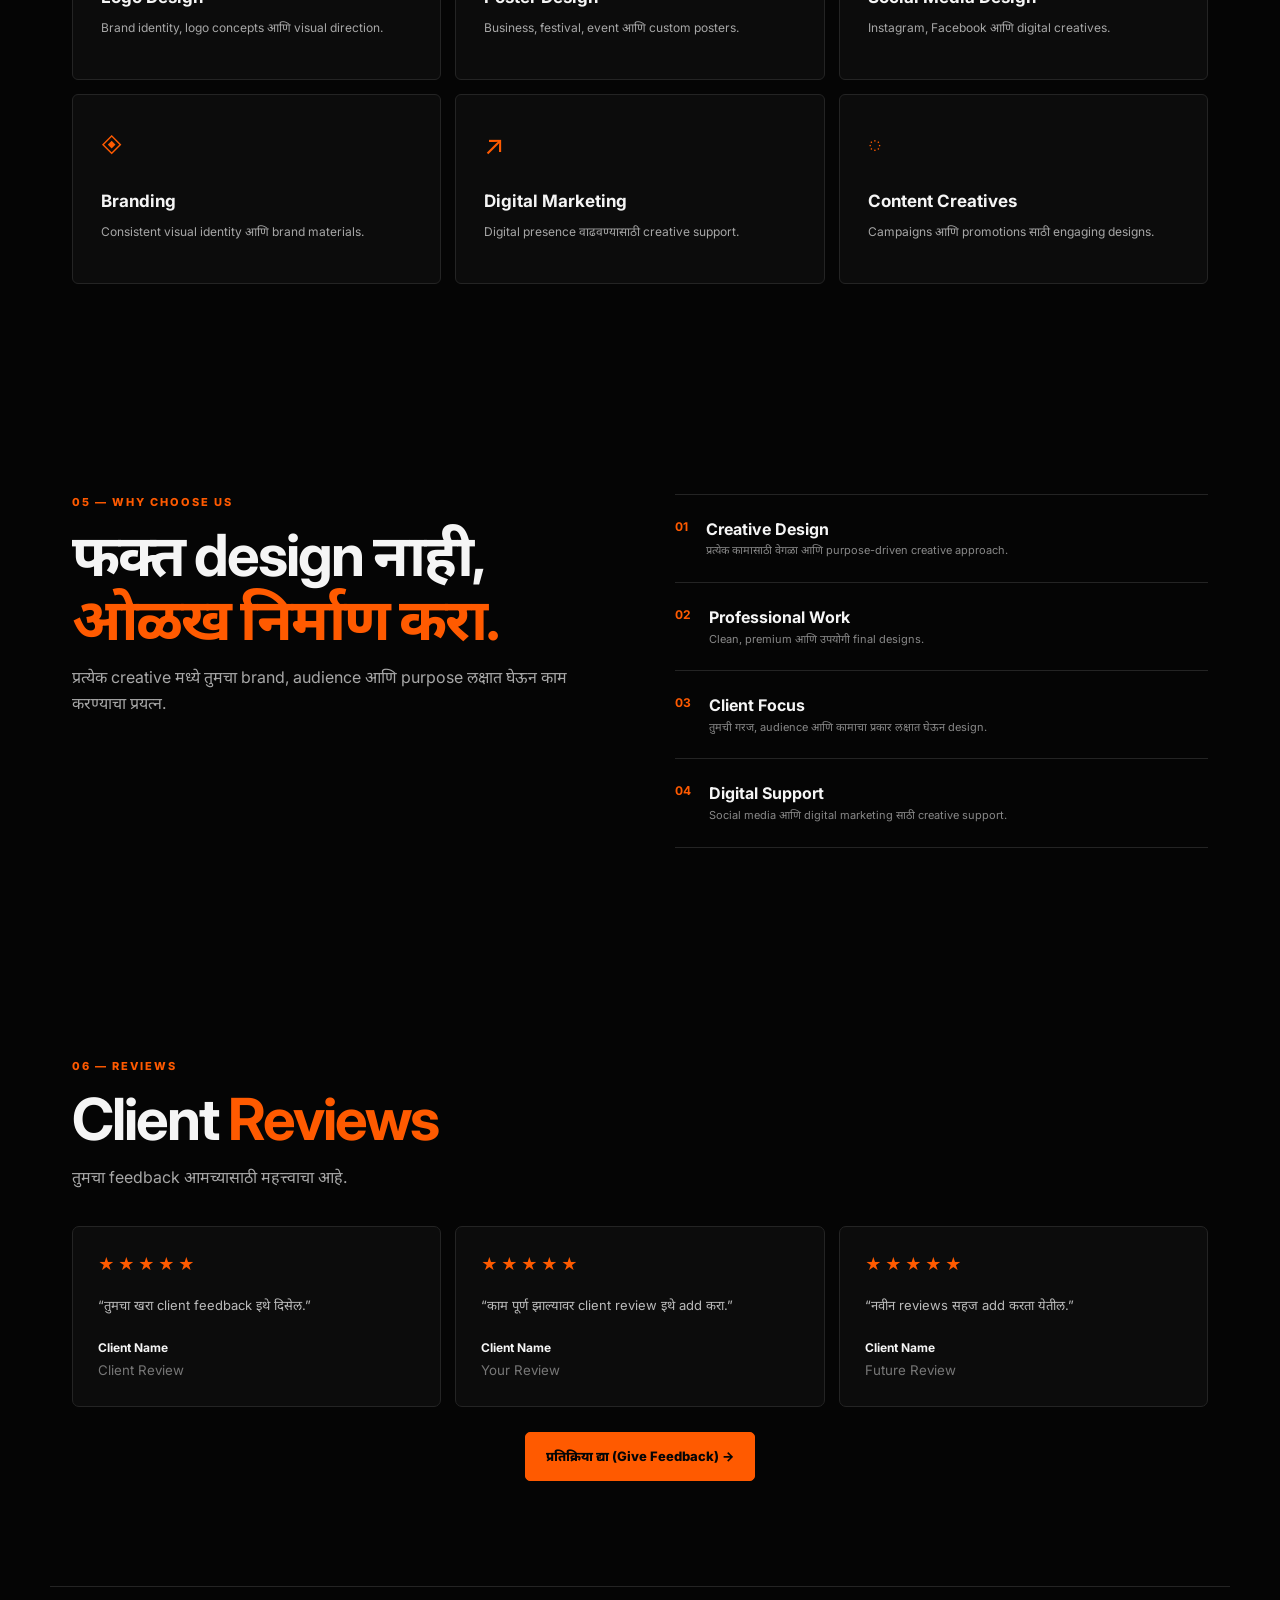
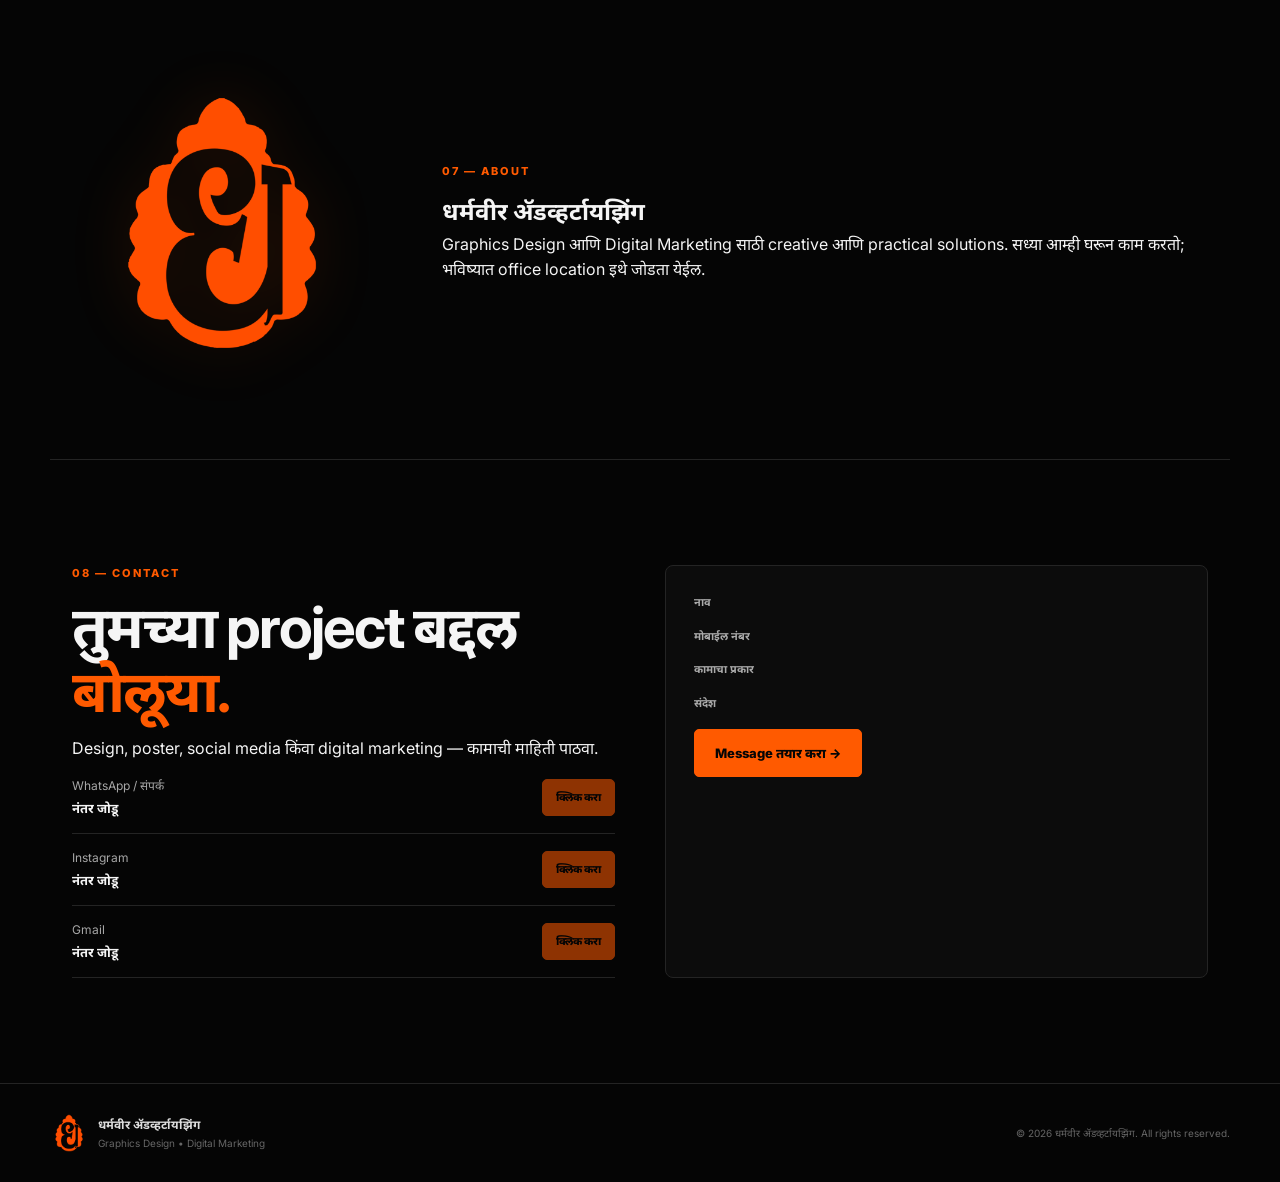
==== commit fb79da7b: "Add files via upload" ====
--- a/index.html
+++ b/index.html
@@ -4,6 +4,23 @@
   <meta charset="UTF-8">
   <meta name="viewport" content="width=device-width, initial-scale=1.0">
   <meta name="description" content="धर्मवीर ॲडव्हर्टायझिंग — Graphics Design & Digital Marketing">
+  <link rel="icon" type="image/png" sizes="512x512" href="assets/favicon.png">
+  <link rel="apple-touch-icon" href="assets/favicon.png">
+  <link rel="canonical" href="https://dharmveeradvertising389-rgb.github.io/dharmveer-advertising/">
+  <meta property="og:type" content="website">
+  <meta property="og:title" content="धर्मवीर ॲडव्हर्टायझिंग | Graphics Design & Digital Marketing">
+  <meta property="og:description" content="Graphics Design, Social Media Creatives आणि Digital Marketing.">
+  <meta property="og:url" content="https://dharmveeradvertising389-rgb.github.io/dharmveer-advertising/">
+  <meta property="og:image" content="https://dharmveeradvertising389-rgb.github.io/dharmveer-advertising/assets/logo.png">
+  <meta name="twitter:card" content="summary">
+  <meta name="twitter:image" content="https://dharmveeradvertising389-rgb.github.io/dharmveer-advertising/assets/logo.png">
+  <script type="application/ld+json">{
+    "@context": "https://schema.org",
+    "@type": "Organization",
+    "name": "धर्मवीर ॲडव्हर्टायझिंग",
+    "url": "https://dharmveeradvertising389-rgb.github.io/dharmveer-advertising/",
+    "logo": "https://dharmveeradvertising389-rgb.github.io/dharmveer-advertising/assets/logo.png"
+  }</script>
   <meta name="google-site-verification" content="j80mvqmL0qi1zGmxhTZQbDFgDBsSEFhuJ8f0BqY3Nx0" />
   <title>धर्मवीर ॲडव्हर्टायझिंग | Graphics Design & Digital Marketing</title>
   <link rel="preconnect" href="https://fonts.googleapis.com">
--- a/style.css
+++ b/style.css
@@ -45,7 +45,7 @@
   display: grid;
   grid-auto-flow: column;
   grid-template-columns: none;
-  grid-template-rows: minmax(0, 1fr);
+  grid-template-rows: repeat(2, minmax(0, 1fr));
   grid-auto-columns: calc((100% - 32px) / 3);
   gap: 16px;
   overflow-x: auto;
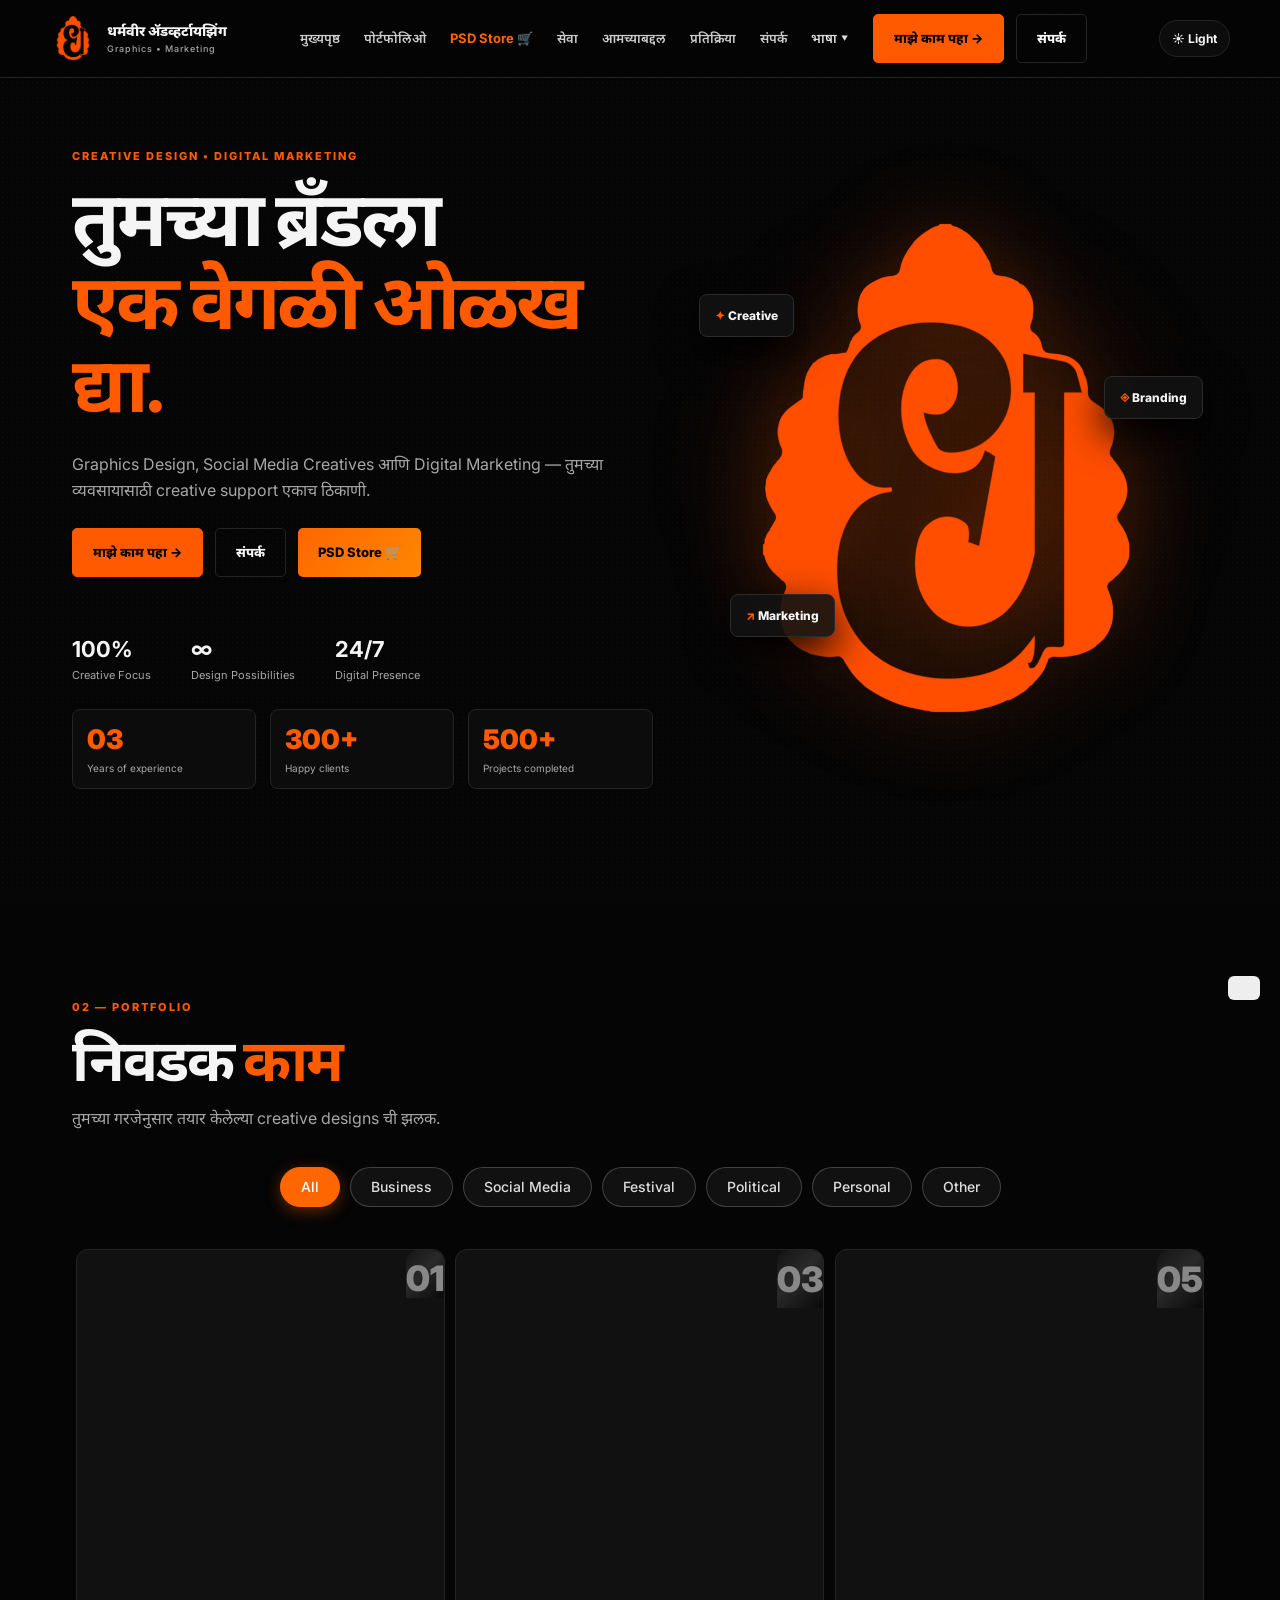
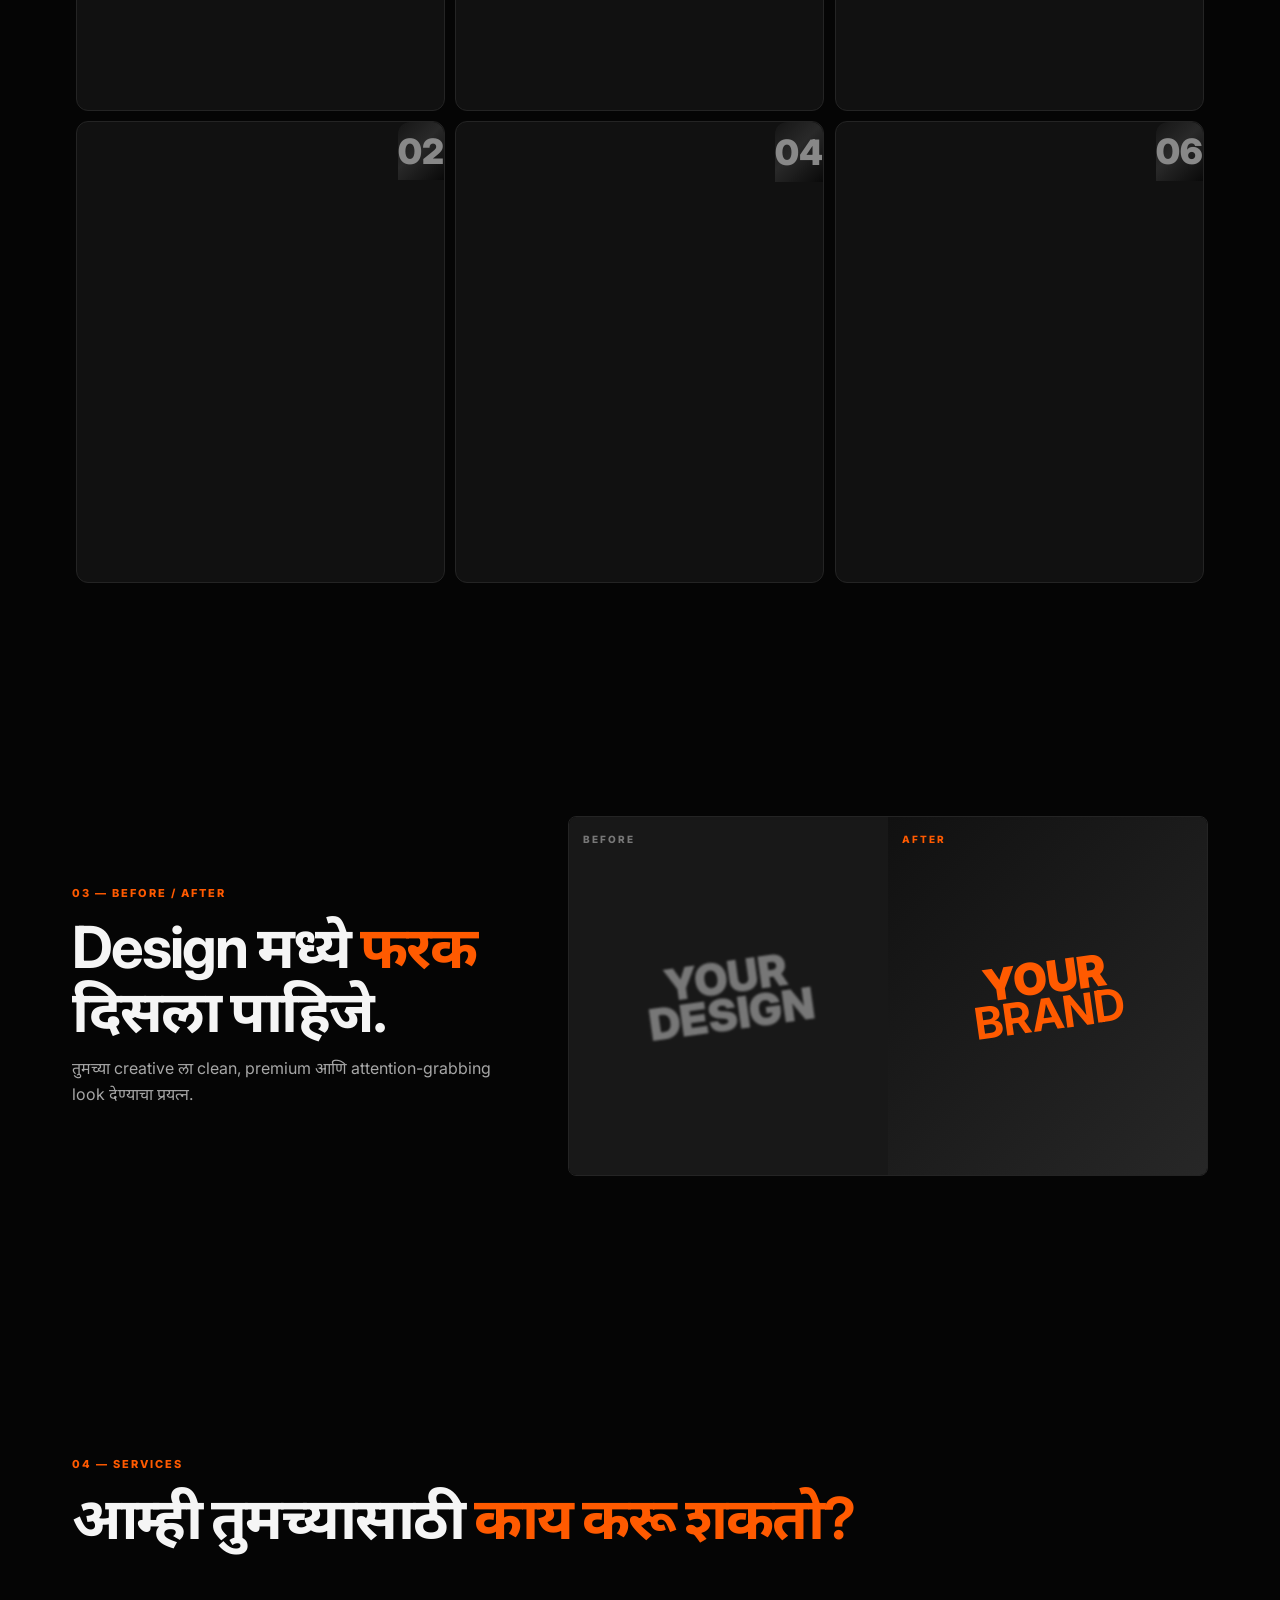
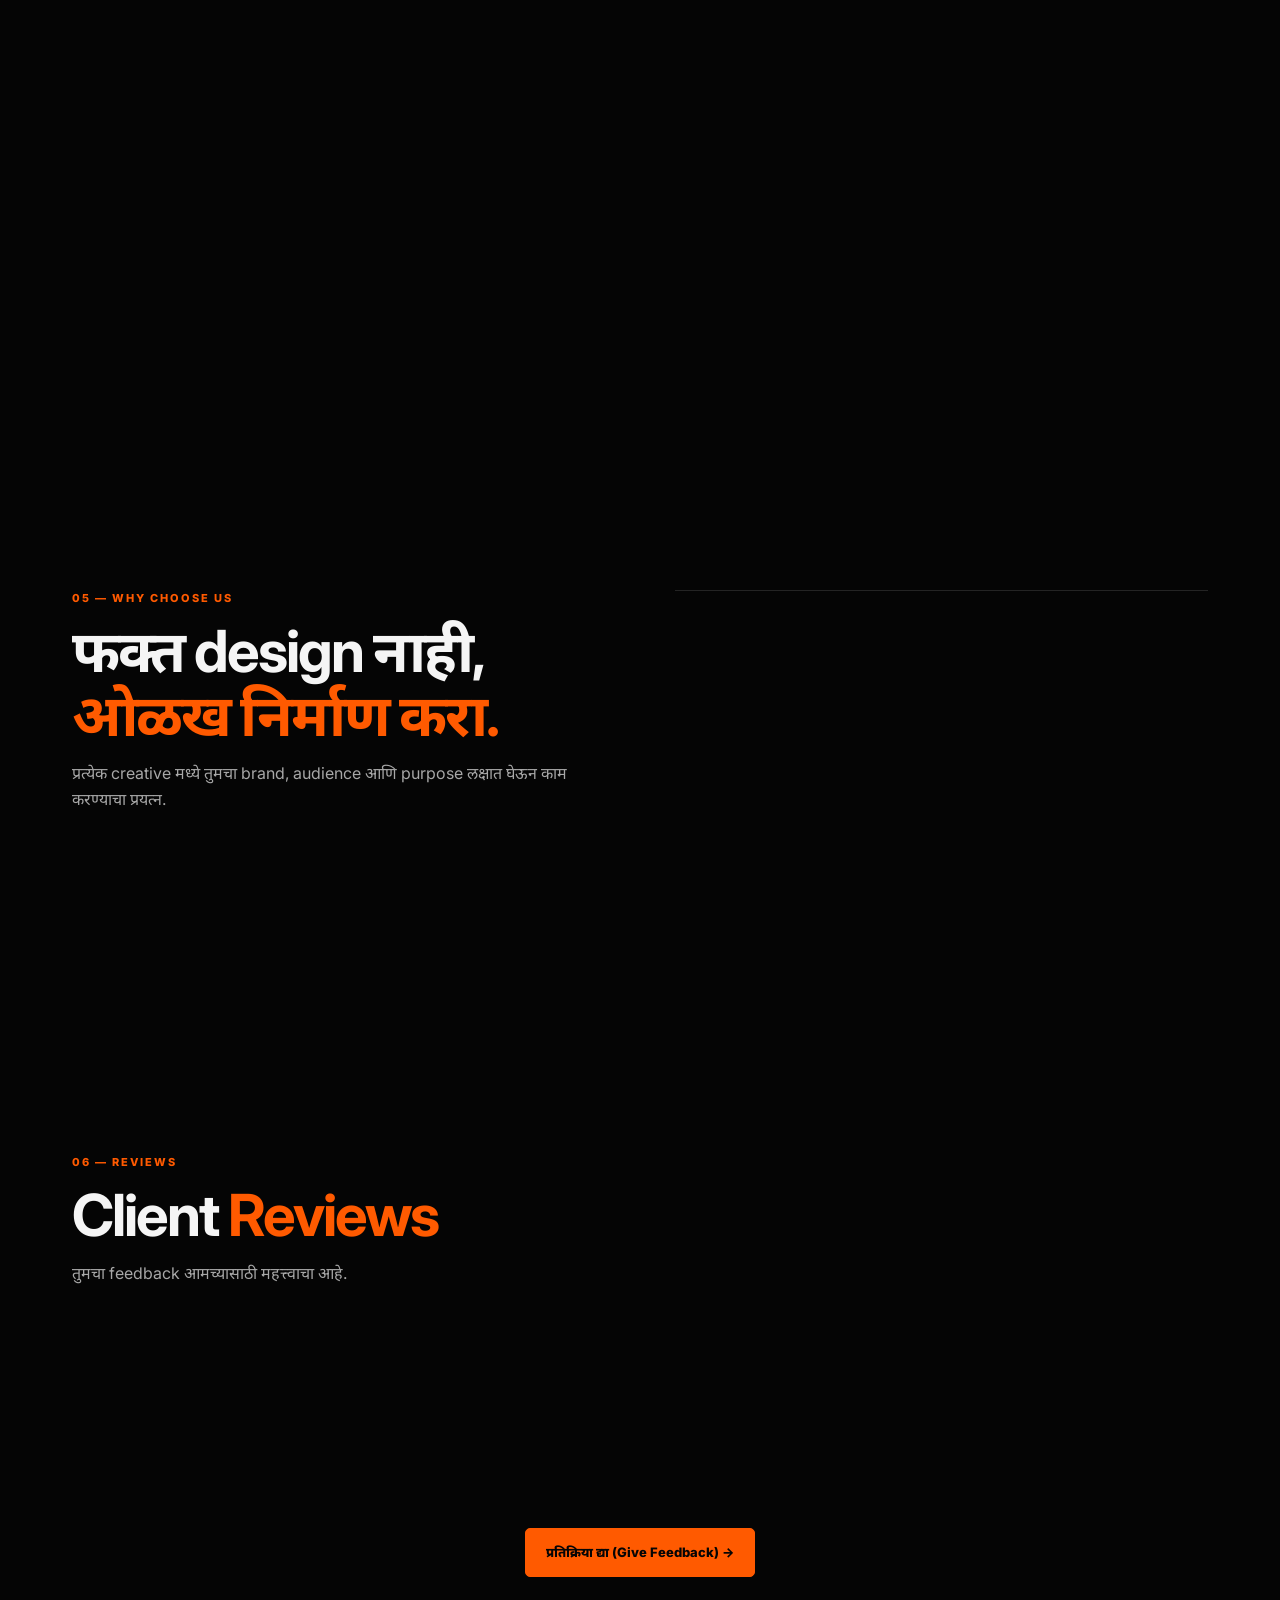
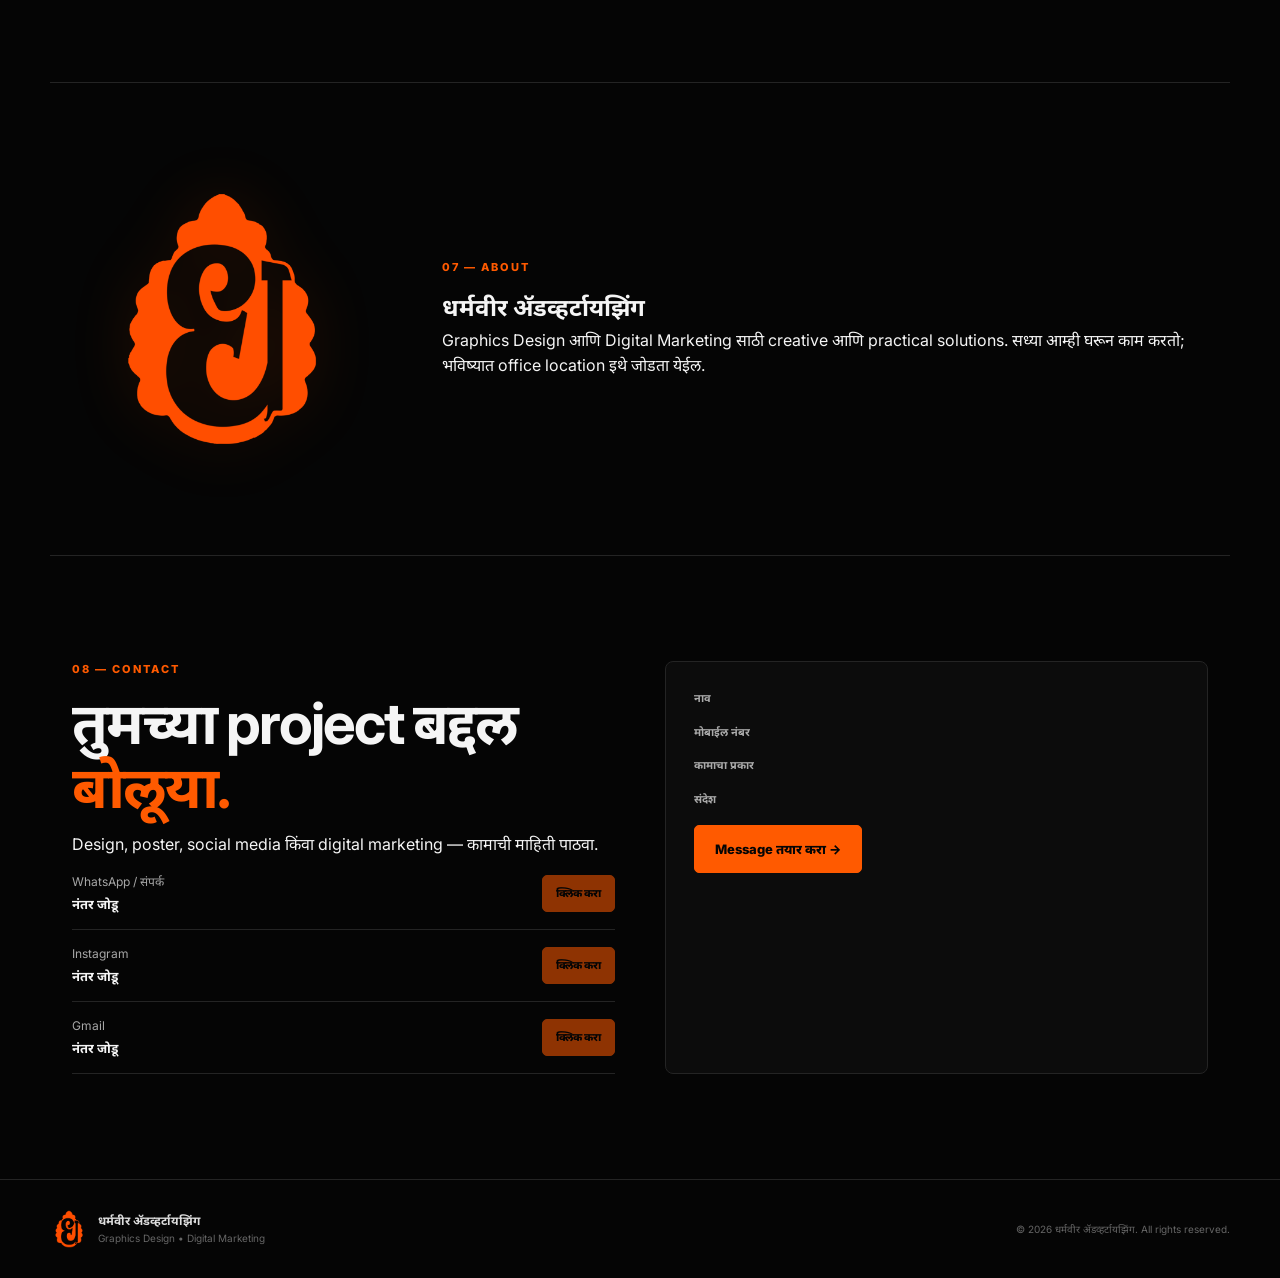
==== commit b5501149: "Add files via upload" ====
--- a/index.html
+++ b/index.html
@@ -86,6 +86,11 @@
           <div><strong>∞</strong><span data-i18n="stat2">Design Possibilities</span></div>
           <div><strong>24/7</strong><span data-i18n="stat3">Digital Presence</span></div>
         </div>
+        <div class="proof-stats" aria-label="Experience and project statistics">
+          <div class="proof-stat"><strong>03</strong><span>Years of experience</span></div>
+          <div class="proof-stat"><strong>300+</strong><span>Happy clients</span></div>
+          <div class="proof-stat"><strong>500+</strong><span>Projects completed</span></div>
+        </div>
       </div>
       <div class="hero-art">
         <div class="glow"></div>
--- a/style.css
+++ b/style.css
@@ -178,3 +178,25 @@
 @media (min-width:561px){.portfolio-grid .portfolio-card{min-height:0;height:auto}}
 @media (max-width:560px){.portfolio-grid{grid-template-rows:repeat(2,minmax(0,1fr));grid-auto-columns:calc((100% - 12px)/2);gap:12px}.portfolio-grid .portfolio-card{height:auto;min-height:0;aspect-ratio:4 / 5}.contact-section{gap:28px}.contact-link-row{gap:8px}.contact-link-info strong{font-size:11px}.contact-action{padding:8px 10px;font-size:10px}}
 html,body{max-width:100%;overflow-x:clip}
+
+
+/* Motion polish: preserve existing layout and branding. */
+@keyframes heroLogoFloat { 0%,100%{transform:translateY(0) rotate(0)} 50%{transform:translateY(-12px) rotate(.4deg)} }
+@keyframes heroCardFloat { 0%,100%{transform:translateY(0)} 50%{transform:translateY(-8px)} }
+.hero-logo{animation:heroLogoFloat 6s ease-in-out infinite}
+.floating-card{animation:heroCardFloat 4.5s ease-in-out infinite}
+.card-two{animation-delay:.7s}.card-three{animation-delay:1.3s}
+.proof-stats{display:grid;grid-template-columns:repeat(3,minmax(0,1fr));gap:14px;margin-top:24px}
+.proof-stat{min-width:0;padding:13px 14px;border:1px solid var(--line);border-radius:8px;background:var(--panel);transition:transform .3s ease,border-color .3s ease,box-shadow .3s ease}
+.proof-stat:hover{transform:translateY(-5px);border-color:var(--accent);box-shadow:0 10px 28px rgba(255,90,0,.12)}
+.proof-stat strong{display:block;color:var(--accent);font-size:clamp(19px,2.2vw,27px);line-height:1.25;font-weight:900}
+.proof-stat span{display:block;margin-top:4px;color:var(--muted);font-size:10px;line-height:1.4}
+body[data-theme="light"] .floating-card{box-shadow:0 8px 22px rgba(0,0,0,.08)!important}
+.motion-ready .section:not(.hero),.motion-ready .service,.motion-ready .review,.motion-ready .why-item,.motion-ready .about-logo,.motion-ready .contact-form{opacity:0;transform:translateY(26px);transition:opacity .75s ease,transform .75s cubic-bezier(.2,.7,.2,1)}
+.motion-ready .section.motion-in,.motion-ready .service.motion-in,.motion-ready .review.motion-in,.motion-ready .why-item.motion-in,.motion-ready .about-logo.motion-in,.motion-ready .contact-form.motion-in{opacity:1;transform:translateY(0)}
+.hero-content{animation:heroContentEnter .85s ease both}.hero-art{animation:heroArtEnter 1s .12s ease both}
+@keyframes heroContentEnter{from{opacity:0;transform:translateY(24px)}to{opacity:1;transform:translateY(0)}}
+@keyframes heroArtEnter{from{opacity:0;transform:translateY(18px) scale(.97)}to{opacity:1;transform:translateY(0) scale(1)}}
+@media(max-width:850px){.proof-stats{gap:8px;margin-top:20px}.proof-stat{padding:11px 9px}.proof-stat span{font-size:9px}}
+@media(max-width:560px){.proof-stats{gap:7px}.proof-stat{padding:10px 7px;border-radius:7px}.proof-stat strong{font-size:18px}.proof-stat span{font-size:8px}}
+@media(prefers-reduced-motion:reduce){.hero-logo,.floating-card,.hero-content,.hero-art{animation:none!important}.motion-ready .section:not(.hero),.motion-ready .service,.motion-ready .review,.motion-ready .why-item,.motion-ready .about-logo,.motion-ready .contact-form{opacity:1!important;transform:none!important;transition:none!important}}
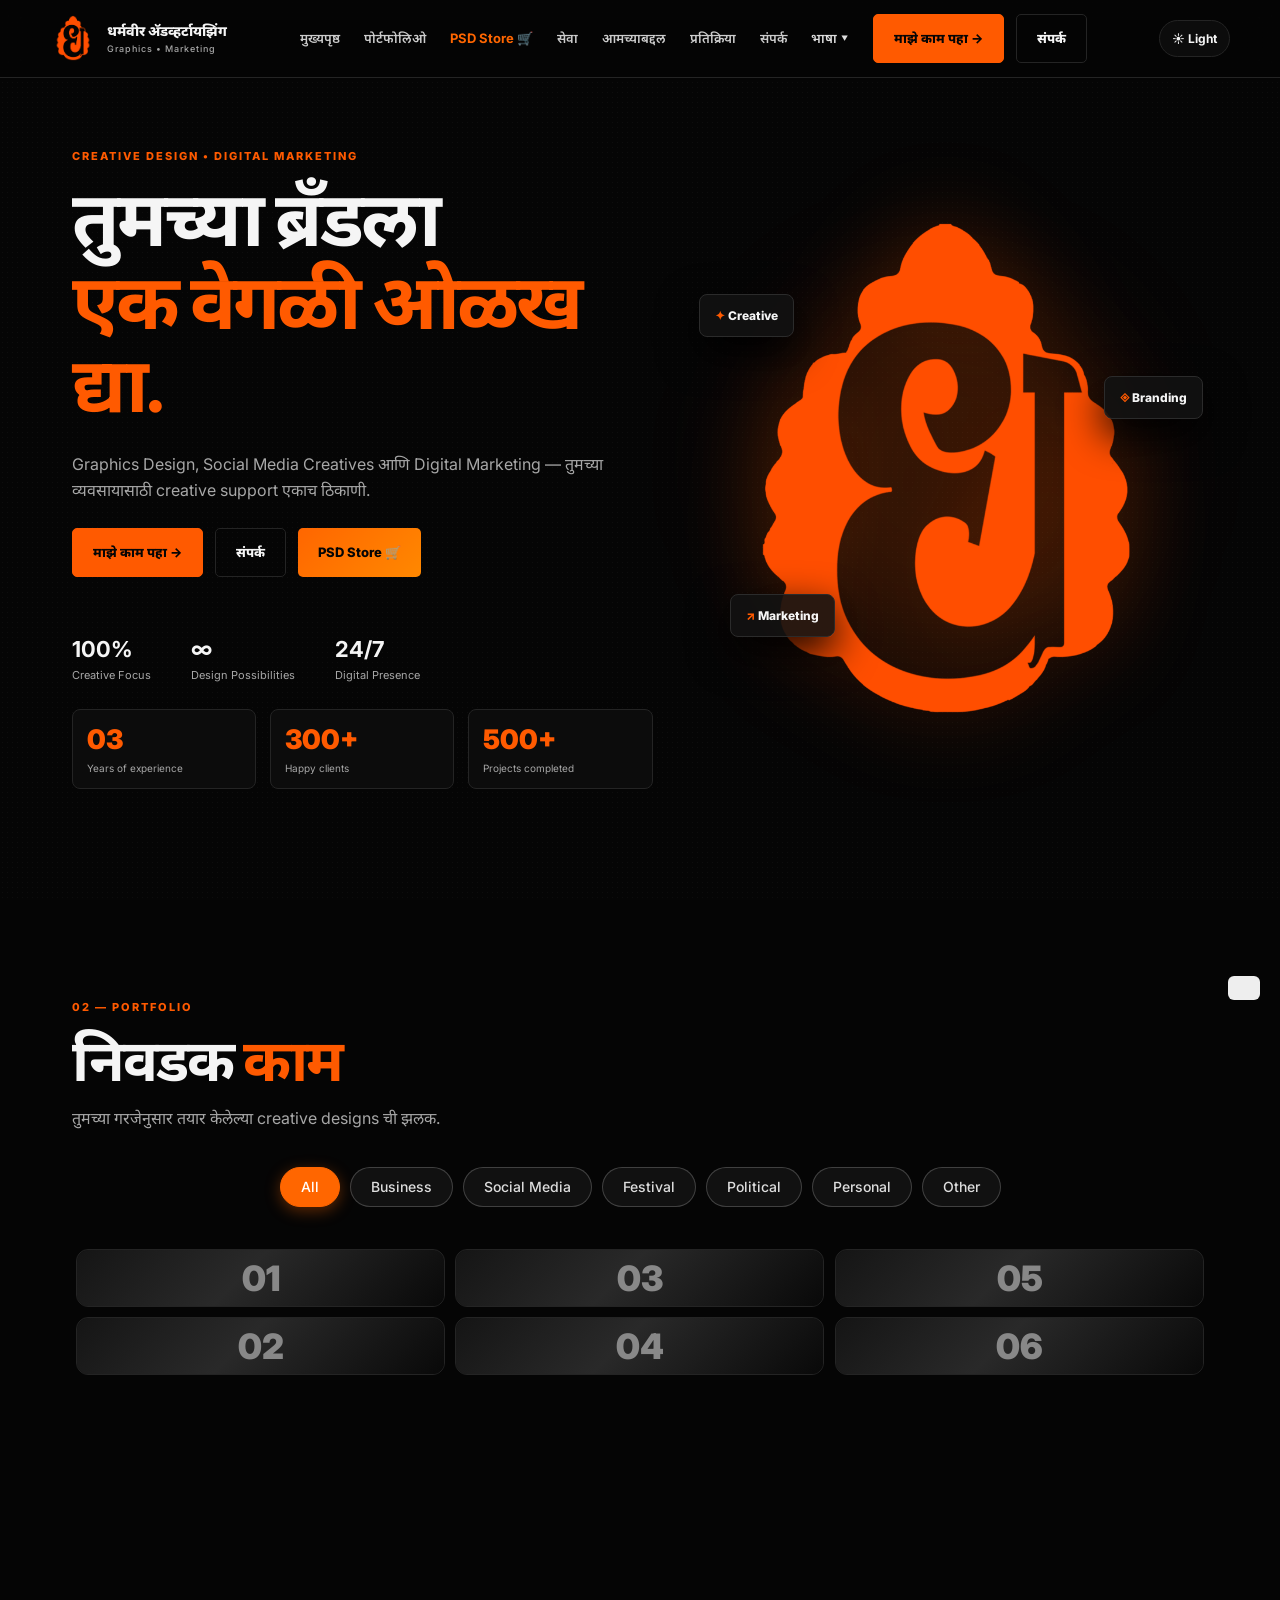
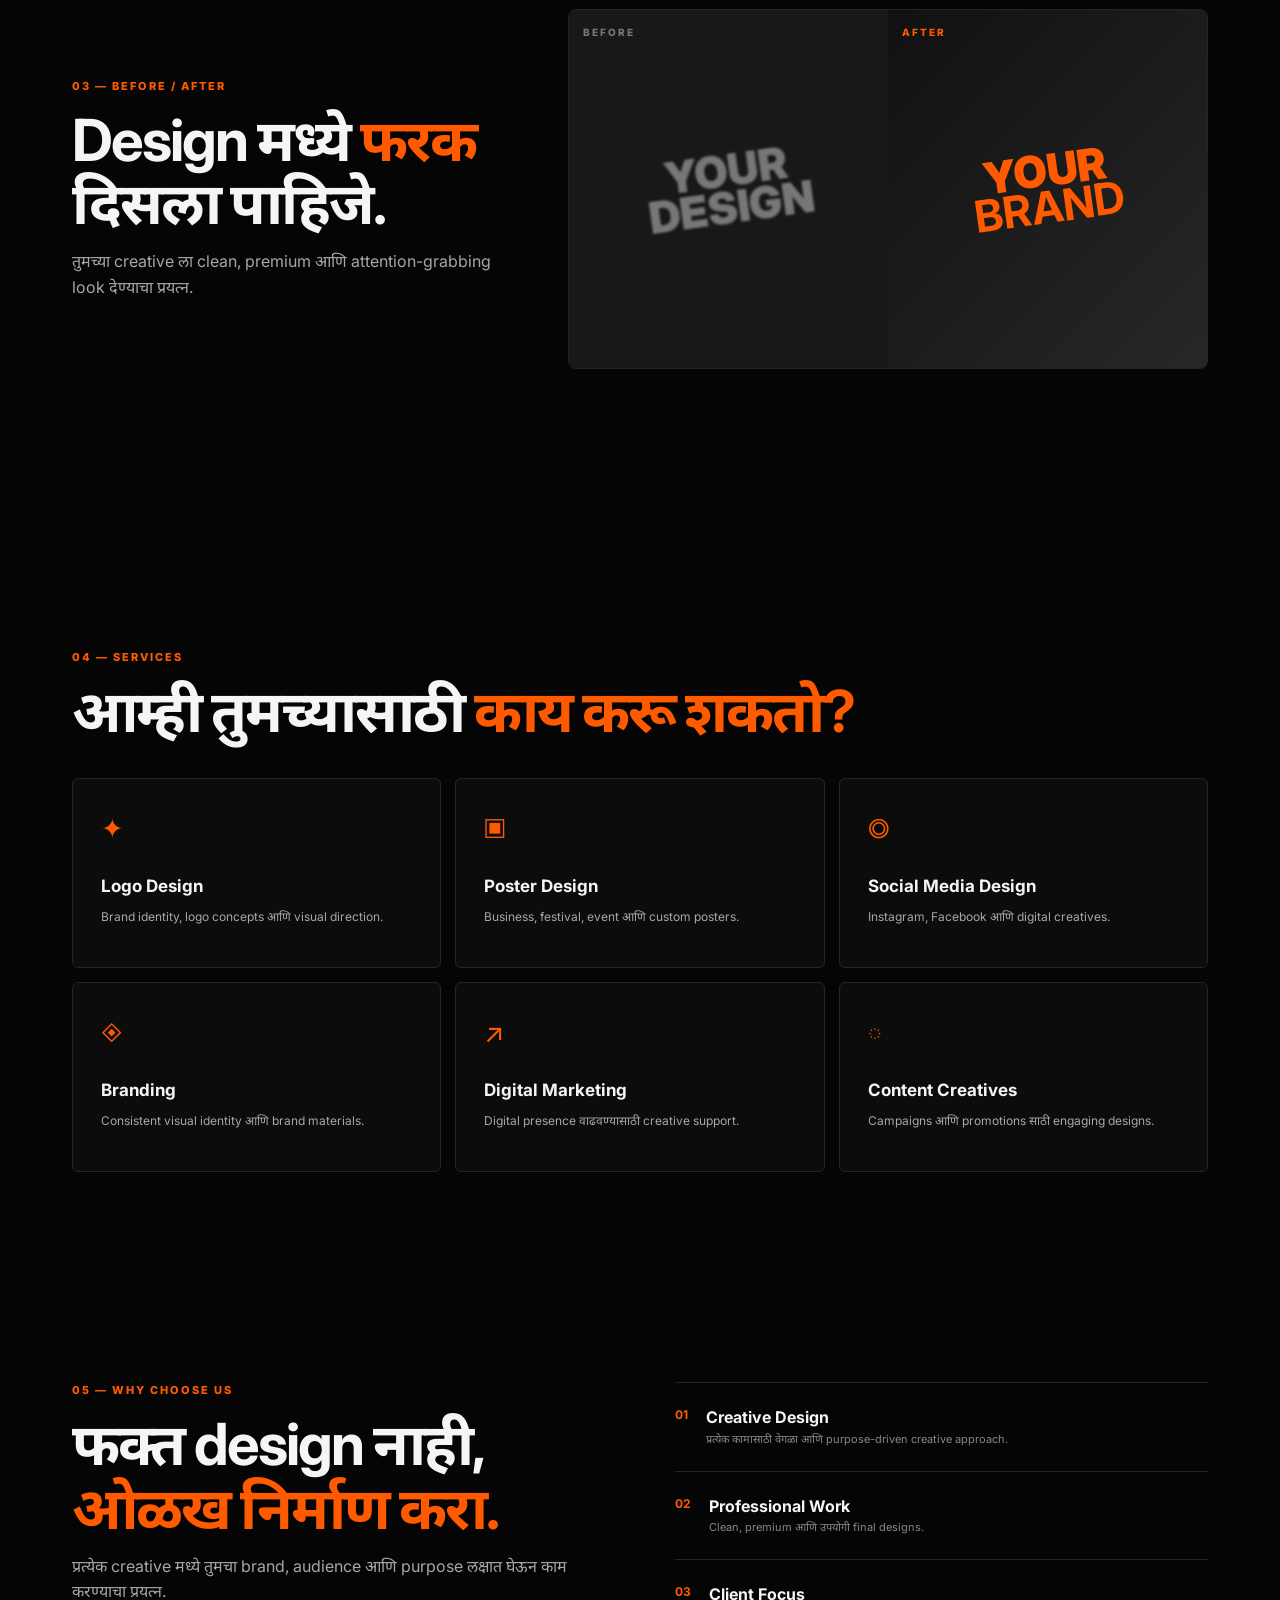
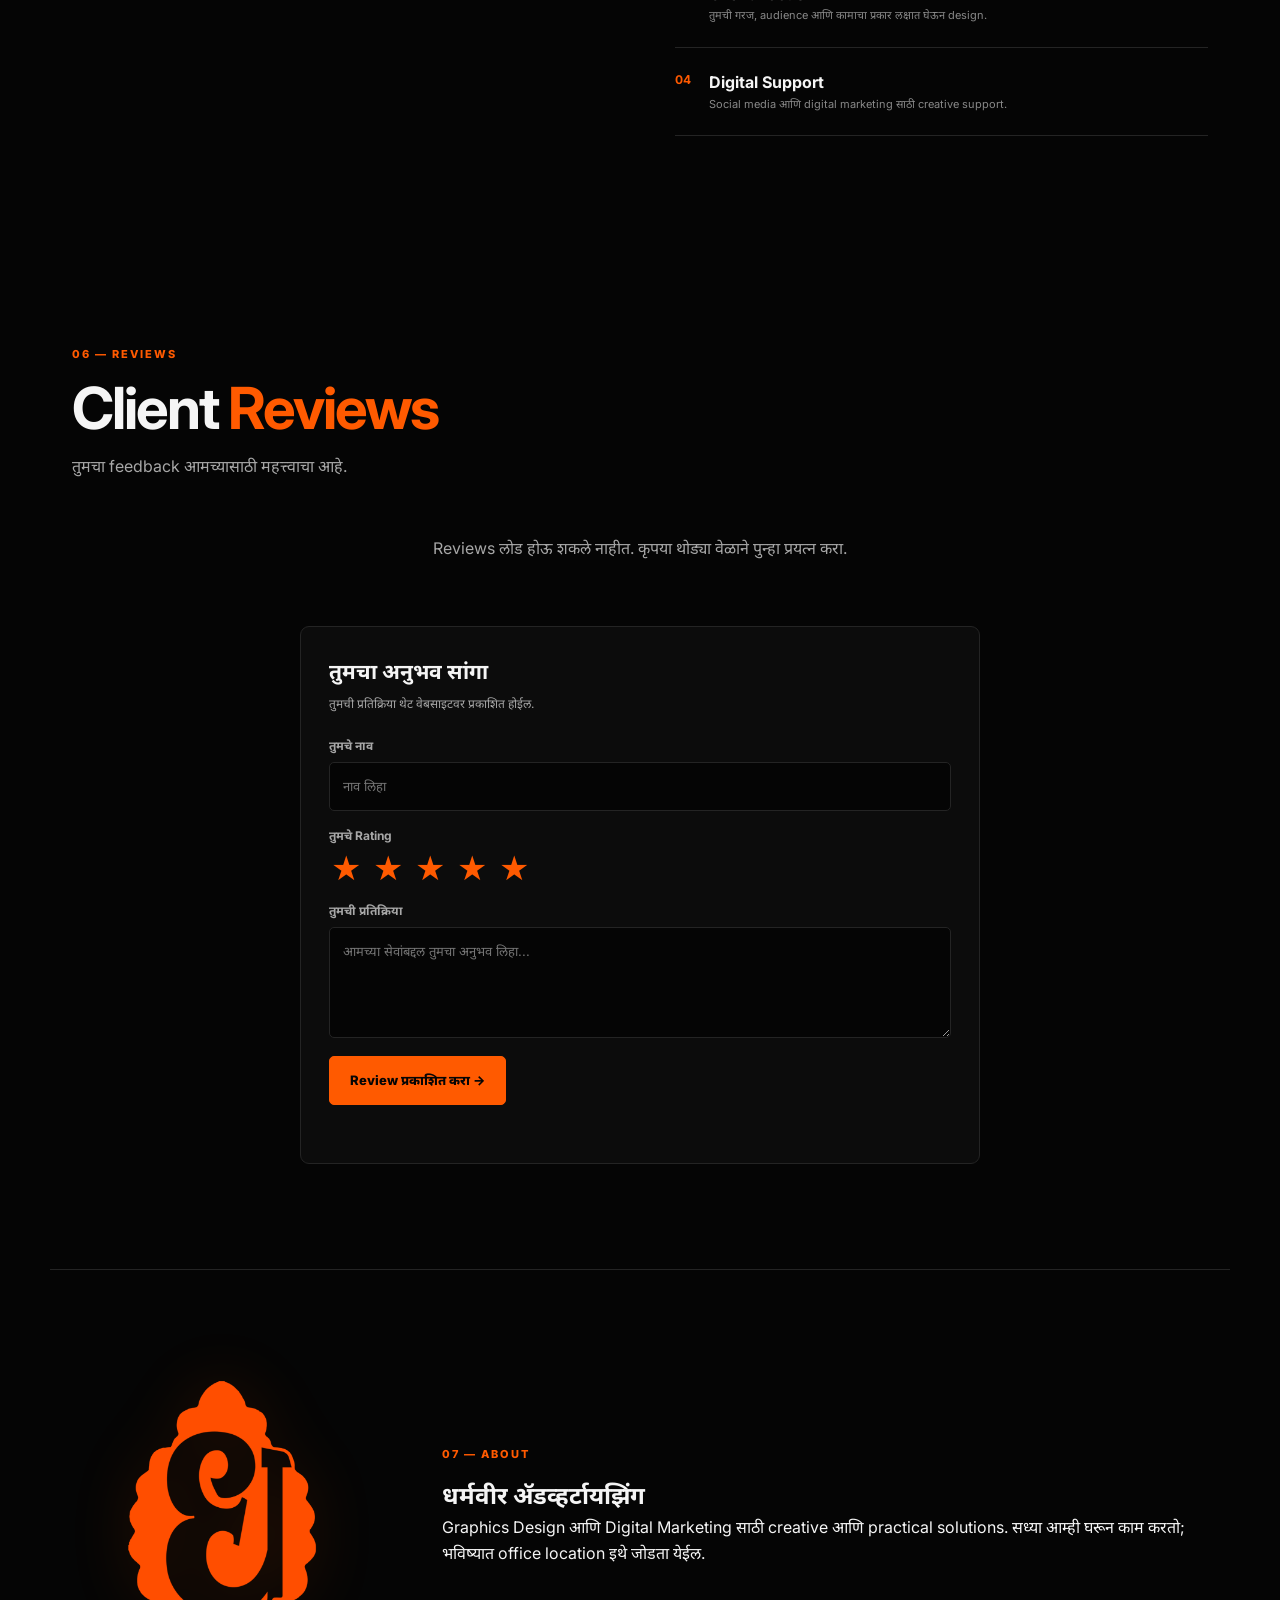
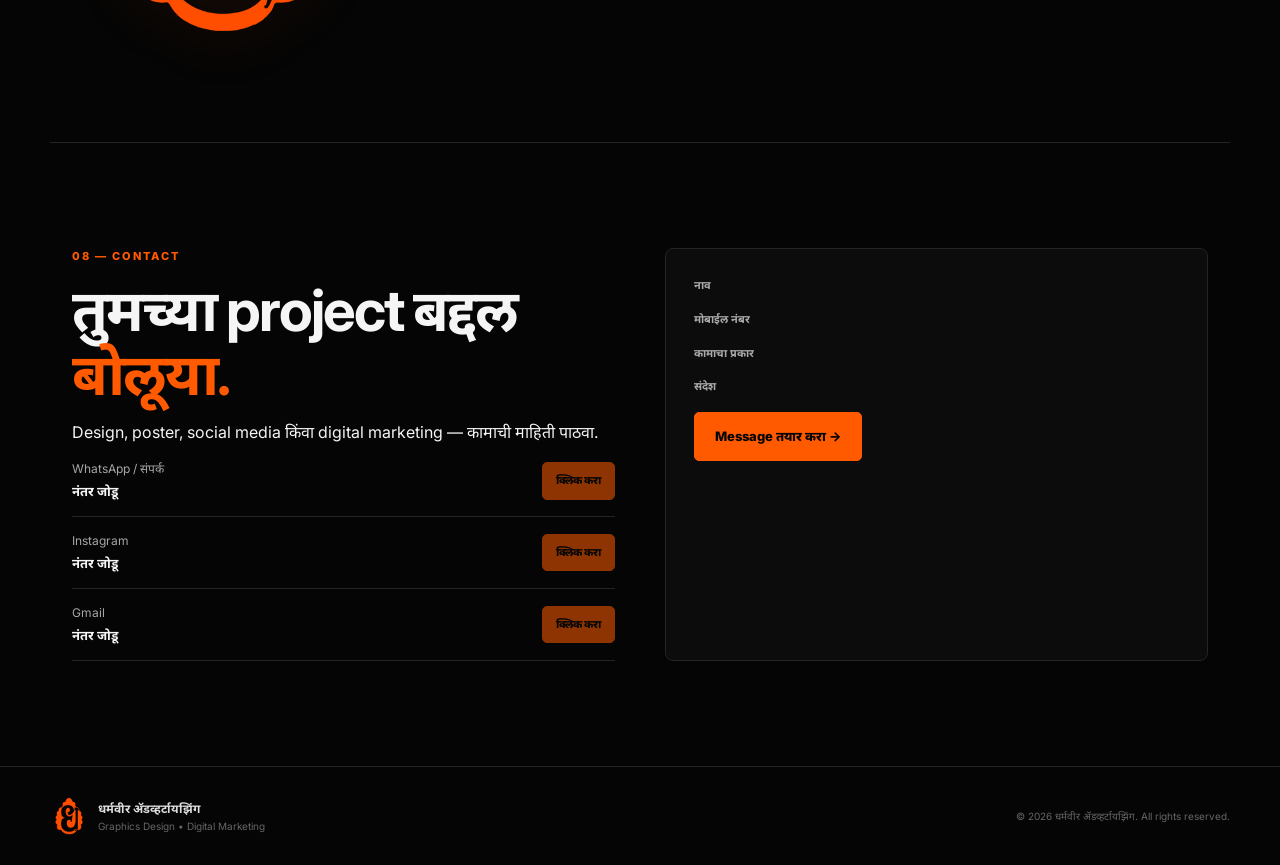
==== commit 4f3919af: "Add files via upload" ====
--- a/index.html
+++ b/index.html
@@ -148,10 +148,31 @@
         <h2 data-i18n="reviewsTitle">Client <span>Reviews</span></h2>
         <p data-i18n="reviewsText">तुमच्या feedback ला आमच्यासाठी विशेष महत्त्व आहे.</p>
       </div>
-      <div class="reviews-grid" id="reviewsGrid"></div>
-      <div style="text-align: center; margin-top: 25px;">
-        <button id="giveFeedbackBtn" class="btn btn-primary">प्रतिक्रिया द्या (Give Feedback) →</button>
-      </div>
+      <div class="reviews-grid" id="reviewsGrid" aria-live="polite"></div>
+      <div class="reviews-pagination" id="reviewsPagination" hidden>
+        <button class="btn btn-outline" id="reviewsPrev" type="button">← मागील</button>
+        <span id="reviewsPageInfo" aria-live="polite"></span>
+        <button class="btn btn-outline" id="reviewsNext" type="button">आणखी प्रतिक्रिया →</button>
+      </div>
+      <form class="review-form" id="reviewForm">
+        <h3>तुमचा अनुभव सांगा</h3>
+        <p class="review-form-note">तुमची प्रतिक्रिया थेट वेबसाइटवर प्रकाशित होईल.</p>
+        <label for="reviewName">तुमचे नाव</label>
+        <input id="reviewName" name="name" type="text" maxlength="50" placeholder="नाव लिहा" required>
+        <label>तुमचे Rating</label>
+        <div class="rating-picker" id="ratingPicker" role="radiogroup" aria-label="रेटिंग निवडा">
+          <button type="button" class="rating-star" data-rating="1" role="radio" aria-checked="false" aria-label="1 स्टार">★</button>
+          <button type="button" class="rating-star" data-rating="2" role="radio" aria-checked="false" aria-label="2 स्टार">★</button>
+          <button type="button" class="rating-star" data-rating="3" role="radio" aria-checked="false" aria-label="3 स्टार">★</button>
+          <button type="button" class="rating-star" data-rating="4" role="radio" aria-checked="false" aria-label="4 स्टार">★</button>
+          <button type="button" class="rating-star" data-rating="5" role="radio" aria-checked="false" aria-label="5 स्टार">★</button>
+        </div>
+        <input type="hidden" id="reviewRating" name="rating" value="5">
+        <label for="reviewMessage">तुमची प्रतिक्रिया</label>
+        <textarea id="reviewMessage" name="message" rows="4" maxlength="500" placeholder="आमच्या सेवांबद्दल तुमचा अनुभव लिहा..." required></textarea>
+        <button class="btn btn-primary" id="submitReview" type="submit">Review प्रकाशित करा →</button>
+        <p class="review-form-status" id="reviewFormStatus" role="status"></p>
+      </form>
     </section>
 
     <section id="about" class="section about-section">
--- a/style.css
+++ b/style.css
@@ -192,11 +192,37 @@
 .proof-stat strong{display:block;color:var(--accent);font-size:clamp(19px,2.2vw,27px);line-height:1.25;font-weight:900}
 .proof-stat span{display:block;margin-top:4px;color:var(--muted);font-size:10px;line-height:1.4}
 body[data-theme="light"] .floating-card{box-shadow:0 8px 22px rgba(0,0,0,.08)!important}
-.motion-ready .section:not(.hero),.motion-ready .service,.motion-ready .review,.motion-ready .why-item,.motion-ready .about-logo,.motion-ready .contact-form{opacity:0;transform:translateY(26px);transition:opacity .75s ease,transform .75s cubic-bezier(.2,.7,.2,1)}
-.motion-ready .section.motion-in,.motion-ready .service.motion-in,.motion-ready .review.motion-in,.motion-ready .why-item.motion-in,.motion-ready .about-logo.motion-in,.motion-ready .contact-form.motion-in{opacity:1;transform:translateY(0)}
+.motion-ready .motion-pending{opacity:1!important;transform:translateY(26px);transition:transform .75s cubic-bezier(.2,.7,.2,1)}
+.motion-ready .motion-in{opacity:1!important;transform:translateY(0)}
+/* Scroll reveal applies to each section, service/review card, portfolio tile and proof stat. Content remains visible even before observer activation. */
+.motion-ready .motion-pending{will-change:transform}
+@media(prefers-reduced-motion:reduce){.motion-ready .motion-pending,.motion-ready .motion-in{transform:none!important;transition:none!important}}
 .hero-content{animation:heroContentEnter .85s ease both}.hero-art{animation:heroArtEnter 1s .12s ease both}
 @keyframes heroContentEnter{from{opacity:0;transform:translateY(24px)}to{opacity:1;transform:translateY(0)}}
 @keyframes heroArtEnter{from{opacity:0;transform:translateY(18px) scale(.97)}to{opacity:1;transform:translateY(0) scale(1)}}
 @media(max-width:850px){.proof-stats{gap:8px;margin-top:20px}.proof-stat{padding:11px 9px}.proof-stat span{font-size:9px}}
 @media(max-width:560px){.proof-stats{gap:7px}.proof-stat{padding:10px 7px;border-radius:7px}.proof-stat strong{font-size:18px}.proof-stat span{font-size:8px}}
 @media(prefers-reduced-motion:reduce){.hero-logo,.floating-card,.hero-content,.hero-art{animation:none!important}.motion-ready .section:not(.hero),.motion-ready .service,.motion-ready .review,.motion-ready .why-item,.motion-ready .about-logo,.motion-ready .contact-form{opacity:1!important;transform:none!important;transition:none!important}}
+
+
+/* Live client reviews */
+.reviews-pagination{display:flex;align-items:center;justify-content:center;gap:18px;margin:24px 0 34px;color:var(--muted);font-size:12px}
+.reviews-pagination[hidden]{display:none}
+.reviews-pagination button:disabled{opacity:.35;cursor:not-allowed}
+.review-form{max-width:680px;margin:42px auto 0;padding:28px;background:var(--panel);border:1px solid var(--line);border-radius:9px}
+.review-form h3{font-size:21px;margin-bottom:6px}
+.review-form-note{color:var(--muted);font-size:12px;margin-bottom:22px}
+.review-form label{display:block;font-size:12px;font-weight:700;margin:15px 0 7px;color:var(--muted)}
+.review-form input,.review-form textarea{display:block;width:100%;padding:13px;background:var(--bg);color:var(--text);border:1px solid var(--line);border-radius:5px;font:inherit;font-size:13px;outline:none}
+.review-form input:focus,.review-form textarea:focus{border-color:var(--accent)}
+.rating-picker{display:flex;gap:7px;margin:4px 0 14px}
+.rating-star{border:0;background:transparent;color:#777;font-size:30px;line-height:1;cursor:pointer;padding:2px;transition:color .15s,transform .15s}
+.rating-star.selected{color:var(--accent)}
+.rating-star:hover{transform:scale(1.12)}
+.review-form button[type=submit]{margin-top:18px}
+.review-form button:disabled{opacity:.6;cursor:wait}
+.review-form-status{min-height:18px;margin-top:12px;font-size:12px;color:var(--accent)}
+.reviews-empty{grid-column:1/-1;text-align:center;color:var(--muted);padding:22px}
+body[data-theme="light"] .review-form{background:#fff}
+body[data-theme="light"] .review-form input,body[data-theme="light"] .review-form textarea{background:#fff;color:#171717}
+@media(max-width:650px){.review-form{padding:20px;margin-top:30px}.reviews-pagination{gap:10px}.reviews-pagination .btn{padding:10px 12px;font-size:11px}}
